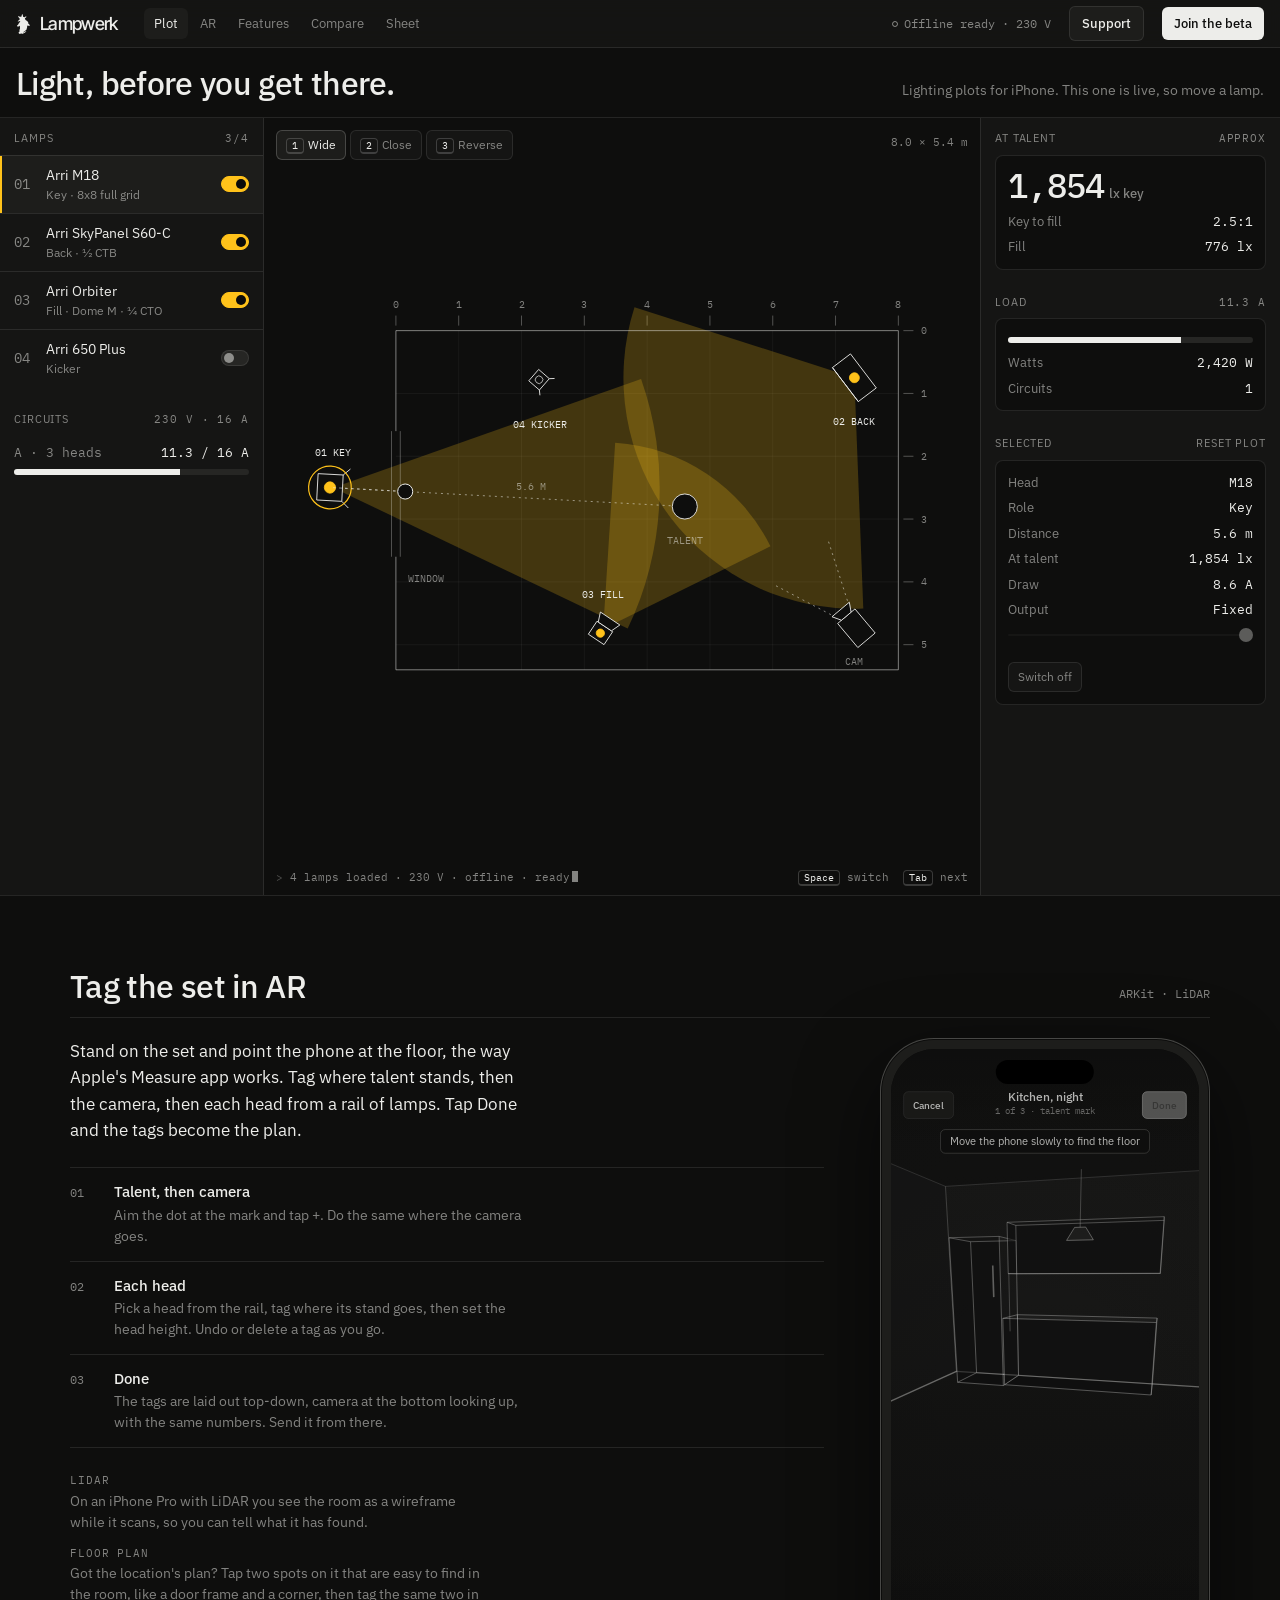
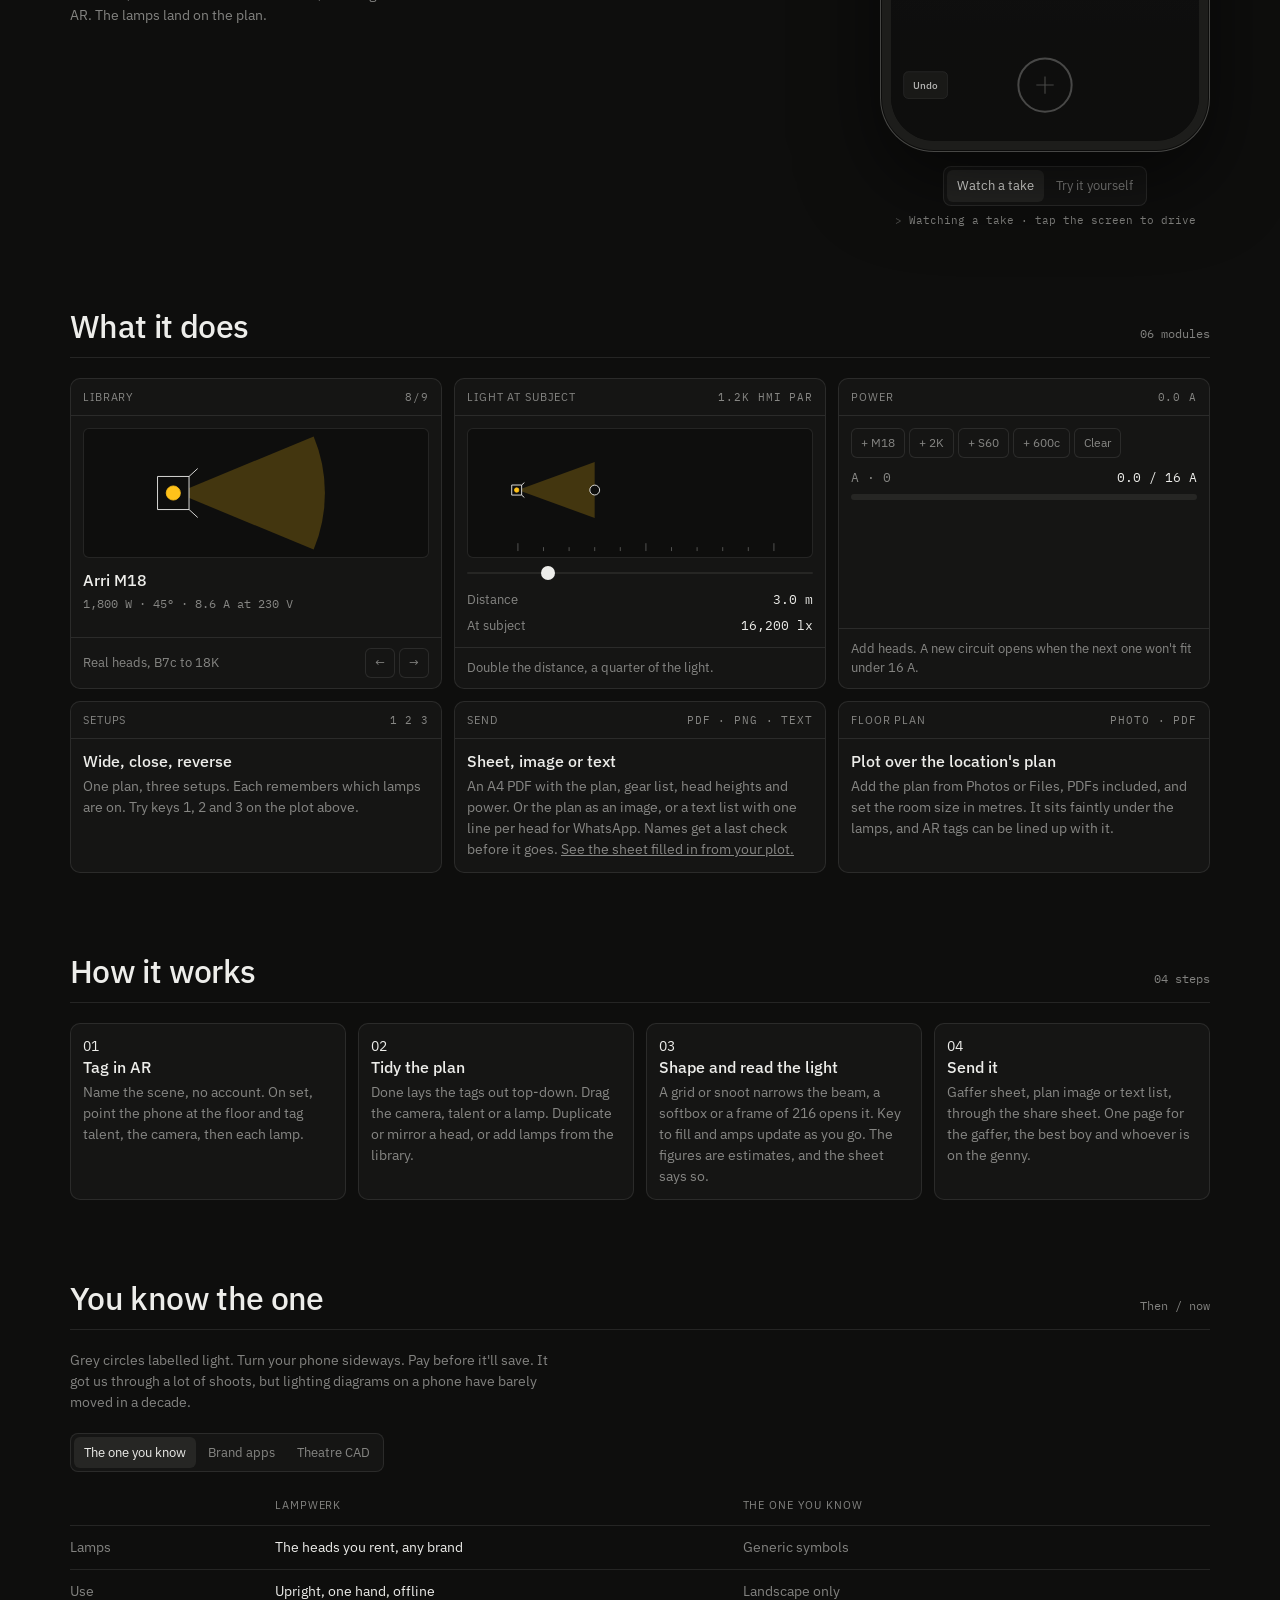
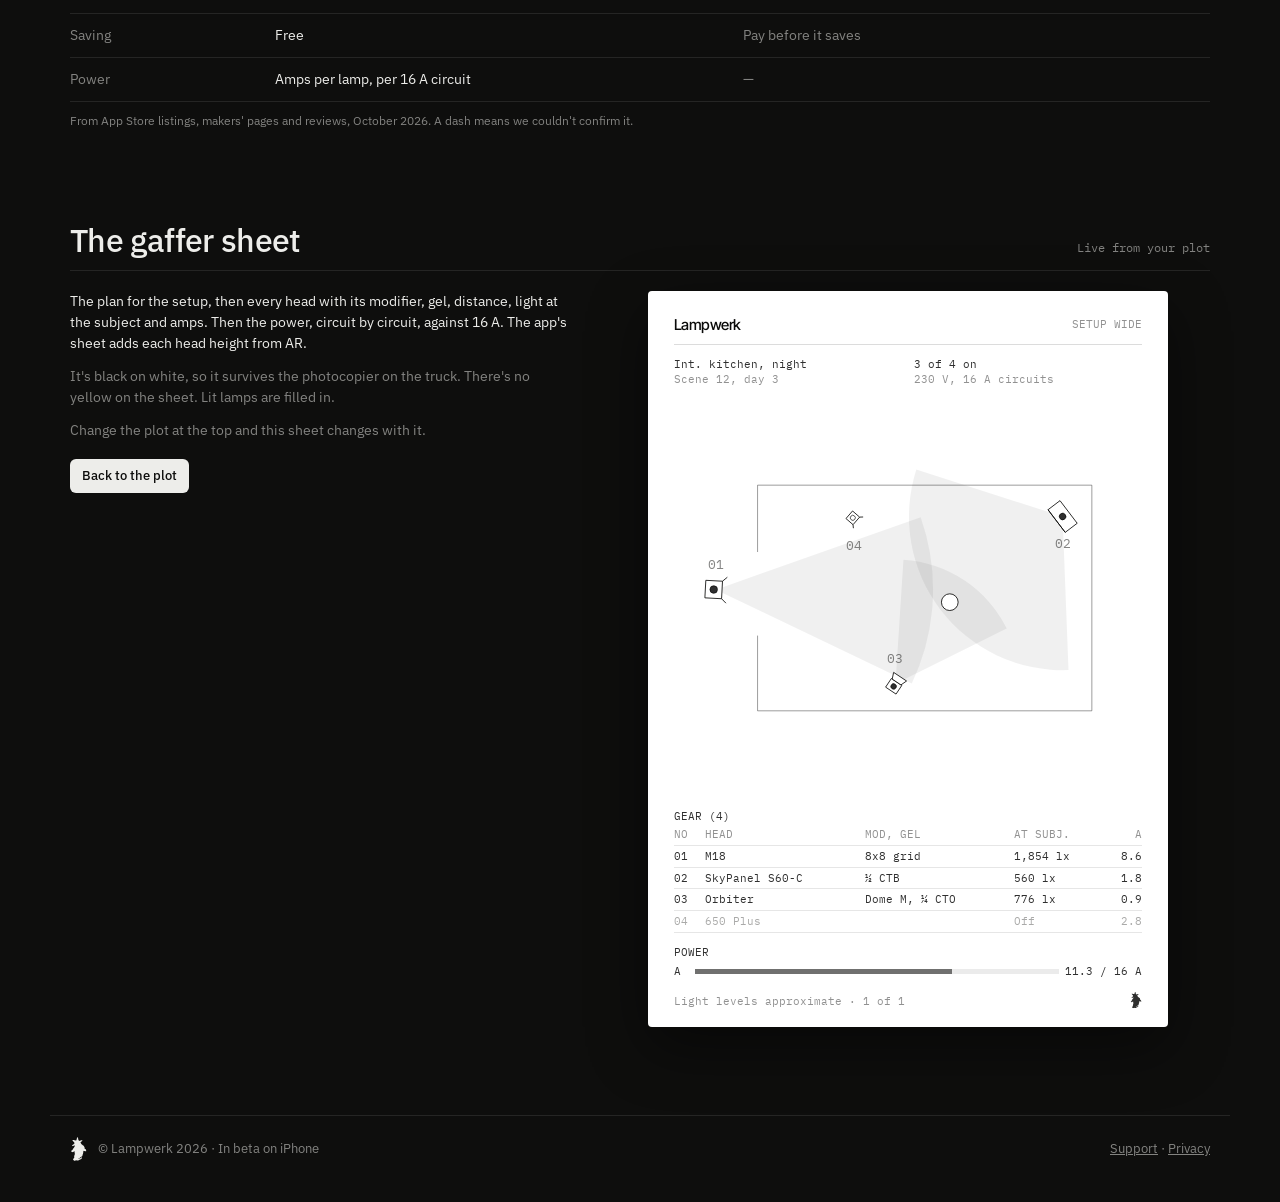
==== index.html @ 8bcdb5e0 "Lampwerk website Co-Authored-By: Claude Opus 5.5 (1M context) <noreply@anthropic.com> Claude-Session" ====
<!doctype html>
<html lang="en-GB">
<head>
<meta charset="utf-8">
<meta name="viewport" content="width=device-width,initial-scale=1,viewport-fit=cover">
<title>Lampwerk · Lighting plots for iPhone</title>
<meta name="description" content="Lighting plots for iPhone. Tag lamps on set in AR, read the light at talent, check the power, and send the gaffer a one-page sheet.">
<meta name="theme-color" content="#0E0E0D">
<meta property="og:title" content="Lampwerk">
<meta property="og:description" content="Lighting plots for iPhone.">
<link rel="icon" href="favicon.svg" type="image/svg+xml">
<link rel="apple-touch-icon" href="apple-touch-icon.png">
</head>
<body>

<link rel="preconnect" href="https://fonts.googleapis.com">
<link rel="preconnect" href="https://fonts.gstatic.com" crossorigin>
<link rel="stylesheet" href="https://fonts.googleapis.com/css2?family=IBM+Plex+Mono:wght@400;500&family=IBM+Plex+Sans:wght@400;500&family=Inter+Tight:wght@500&display=swap">
<style>
/* Lampwerk website, Console direction (picked 5 Oct 2026): the site is the tool.
   Dark panels, IBM Plex Sans for words, Plex Mono for numbers, Inter Tight only for the wordmark. The mark is elliot's shape, traced. Ink and paper only, plus one gel (Medium Yellow, Lee 010, #FFC21A) for light:
   lit lamps, beams, the selection ring and lamp switches. The mark is never in gel. The gaffer sheet is paper, so it stays white. */
:root {
  color-scheme: dark;
  --p0: #0E0E0D; --p1: #151514; --p2: #1D1D1B; --p3: #262624;
  --ln: rgba(237,237,234,.1); --ln2: rgba(237,237,234,.2);
  --t: #EDEDEA; --tm: rgba(237,237,234,.52); --tf: rgba(237,237,234,.3);
  --gel: #FFC21A; --beam: .22;
  --sans: "IBM Plex Sans", system-ui, sans-serif; --mono: "IBM Plex Mono", ui-monospace, Menlo, monospace;
  --ease: cubic-bezier(.2,.7,.2,1);
}
*, *::before, *::after { box-sizing: border-box; }
html { scroll-behavior: smooth; scroll-padding-top: 56px; }
body { margin: 0; background: var(--p0); color: var(--t); font: 400 14px/1.5 var(--sans); -webkit-font-smoothing: antialiased; }
button { font: inherit; color: inherit; background: none; border: 0; padding: 0; cursor: pointer; }
a { color: inherit; }
:focus-visible { outline: 2px solid var(--gel); outline-offset: 2px; }
.mono { font-family: var(--mono); font-variant-numeric: tabular-nums; }
.tm { color: var(--tm); }
svg * { vector-effect: non-scaling-stroke; }
.coil, .coil * { vector-effect: none; }
.coil path { fill: none; stroke: currentColor; stroke-linecap: round; stroke-linejoin: round; }
.draw use { stroke-dasharray: 1; stroke-dashoffset: 1; animation: draw 1.6s var(--ease) .1s forwards; }
@keyframes draw { to { stroke-dashoffset: 0; } }

/* top bar */
.top { position: sticky; top: 0; z-index: 20; height: 48px; display: flex; align-items: center; gap: 18px; padding: 0 16px; border-bottom: 1px solid var(--ln); background: rgba(21,21,20,.92); backdrop-filter: blur(10px); -webkit-backdrop-filter: blur(10px); }
.brand { display: flex; align-items: center; gap: 9px; text-decoration: none; }
/* the wordmark: Inter Tight 500, set tight. It is the only place Inter Tight is used */
.wm { font: 500 18px/1 "Inter Tight", var(--sans); letter-spacing: -.035em; }
.mark { display: block; flex: none; }
.mark use { fill: currentColor; }
.tabs { display: flex; gap: 2px; margin-left: 8px; }
.tabs a { padding: 6px 10px; border-radius: 6px; color: var(--tm); font-size: 13px; text-decoration: none; }
.tabs a:hover { color: var(--t); }
.tabs a.cur { background: var(--p2); color: var(--t); }
.sp { flex: 1; }
.stat { color: var(--tm); font-size: 12px; white-space: nowrap; }
.stat i { display: inline-block; width: 6px; height: 6px; border-radius: 50%; border: 1px solid var(--tm); margin-right: 6px; vertical-align: 1px; }
.btn { padding: 7px 12px; border-radius: 6px; background: var(--t); color: var(--p0); font-weight: 500; font-size: 13px; text-decoration: none; white-space: nowrap; }
.btn.ghost { background: var(--p2); color: var(--t); border: 1px solid var(--ln); }

/* strip under the bar */
.strip { display: flex; justify-content: space-between; align-items: baseline; gap: 16px; padding: 18px 16px 16px; border-bottom: 1px solid var(--ln); }
.strip h1 { margin: 0; font: 500 clamp(22px, 2.6vw, 32px)/1.1 var(--sans); letter-spacing: -.02em; }
.strip p { margin: 0; color: var(--tm); }

/* the app */
.app { display: grid; grid-template-columns: 264px minmax(0,1fr) 300px; height: calc(100vh - 48px - 74px); height: calc(100dvh - 48px - 74px); min-height: 600px; max-height: 900px; border-bottom: 1px solid var(--ln); }
.pane { background: var(--p1); overflow: auto; }
.pane.l { border-right: 1px solid var(--ln); }
.pane.r { border-left: 1px solid var(--ln); }
.ph { padding: 12px 14px 8px; font-size: 11px; letter-spacing: .08em; text-transform: uppercase; color: var(--tm); display: flex; justify-content: space-between; align-items: center; }
.ph button { text-transform: uppercase; letter-spacing: .08em; color: var(--tm); }
.ph button:hover { color: var(--t); }
.li { display: grid; grid-template-columns: 24px minmax(0,1fr) auto; gap: 8px; align-items: center; width: 100%; text-align: left; padding: 9px 14px; border-top: 1px solid var(--ln); }
.li:hover { background: var(--p2); }
.li.sel { background: var(--p2); box-shadow: inset 2px 0 0 var(--gel); }
.li small { display: block; color: var(--tm); font-size: 12px; }
.tog { width: 28px; height: 16px; border-radius: 8px; background: var(--p3); border: 1px solid var(--ln); position: relative; transition: background .2s, border-color .2s; flex: none; }
.tog::after { content: ""; position: absolute; top: 2px; left: 2px; width: 10px; height: 10px; border-radius: 50%; background: var(--tm); transition: transform .2s var(--ease), background .2s; }
.on > .tog, .tog.on { background: var(--gel); border-color: var(--gel); }
.on > .tog::after, .tog.on::after { transform: translateX(12px); background: #0B0B0A; }
.canvas { position: relative; background: var(--p0); overflow: hidden; touch-action: none; }
.canvas svg { width: 100%; height: 100%; display: block; user-select: none; -webkit-user-select: none; }
.canvas text { font-family: var(--mono); fill: var(--tm); }
.grid { stroke: rgba(237,237,234,.05); }
.tick { stroke: var(--tf); }
.wall { fill: none; stroke: rgba(237,237,234,.5); }
.ink { fill: var(--p0); stroke: rgba(237,237,234,.9); }
.lamp { cursor: grab; }
.lamp .body { fill: var(--p0); stroke: rgba(237,237,234,.9); }
.lamp .dot { fill: var(--p0); stroke: rgba(237,237,234,.9); transition: fill .25s, stroke .25s; }
.lamp.on .dot { fill: var(--gel); stroke: var(--gel); }
.lamp .ring { fill: none; stroke: var(--gel); opacity: 0; transition: opacity .2s; }
.lamp.sel .ring { opacity: 1; }
.lamp .lbl { fill: var(--t); }
.beam { fill: var(--gel); fill-opacity: var(--beam); transition: fill-opacity .45s var(--ease); }
.beam.off { fill-opacity: 0; }
.beam.strike { animation: strike .55s linear; }
@keyframes strike { 0% { fill-opacity: 0 } 12% { fill-opacity: .4 } 24% { fill-opacity: .02 } 40% { fill-opacity: var(--beam) } 50% { fill-opacity: .04 } 100% { fill-opacity: var(--beam) } }
.measure { stroke: var(--tm); stroke-dasharray: 2 4; }
.handle-line { stroke: var(--tm); stroke-dasharray: 3 3; }
.handle { fill: var(--p0); stroke: var(--t); cursor: crosshair; }
#xh line { stroke: rgba(237,237,234,.12); }
#xh, .measure, .handle-line, .canvas text { pointer-events: none; }
.dragging, .dragging .lamp { cursor: grabbing; }
.ovl { position: absolute; left: 12px; top: 12px; display: flex; gap: 4px; flex-wrap: wrap; }
.chip { padding: 5px 9px; border-radius: 6px; background: var(--p1); border: 1px solid var(--ln); color: var(--tm); font-size: 12px; }
.chip[aria-pressed="true"] { color: var(--t); border-color: var(--ln2); background: var(--p2); }
.chip kbd { margin-right: 4px; }
.coord { position: absolute; right: 12px; top: 16px; color: var(--tm); font-size: 11px; }
.log { position: absolute; left: 12px; right: 12px; bottom: 10px; display: flex; justify-content: space-between; gap: 16px; color: var(--tm); font-size: 11px; }
.log .line { white-space: nowrap; overflow: hidden; text-overflow: ellipsis; }
.log .line::before { content: "> "; color: var(--tf); }
.caret { display: inline-block; width: 6px; height: 11px; background: var(--tm); vertical-align: -1px; margin-left: 2px; animation: blink 1.1s steps(1) infinite; }
@keyframes blink { 50% { opacity: 0; } }
kbd { font: 400 10px var(--mono); border: 1px solid var(--ln2); border-bottom-width: 2px; border-radius: 4px; padding: 0 5px; color: var(--t); }
.card { margin: 0 14px 12px; padding: 12px; border: 1px solid var(--ln); border-radius: 8px; background: var(--p0); }
.bign { font: 500 34px/1 var(--mono); letter-spacing: -.02em; font-variant-numeric: tabular-nums; }
.bign small { font-size: 13px; color: var(--tm); margin-left: 4px; letter-spacing: 0; font-family: var(--sans); }
.kv { display: grid; grid-template-columns: 1fr auto; gap: 6px 10px; font-size: 13px; }
.kv > span:nth-child(odd) { color: var(--tm); }
.kv > span:nth-child(even) { font-family: var(--mono); font-variant-numeric: tabular-nums; text-align: right; }
.meter { height: 6px; border-radius: 3px; background: var(--p3); overflow: hidden; margin-top: 6px; }
.meter i { display: block; height: 100%; width: 0; background: var(--t); transition: width .5s var(--ease); }
.meter.hot i { background: repeating-linear-gradient(90deg, var(--t) 0 3px, transparent 3px 5px); }
input[type=range] { -webkit-appearance: none; appearance: none; width: 100%; background: none; height: 22px; margin: 4px 0 0; }
input[type=range]::-webkit-slider-runnable-track { height: 2px; background: var(--p3); border-radius: 1px; }
input[type=range]::-moz-range-track { height: 2px; background: var(--p3); }
input[type=range]::-webkit-slider-thumb { -webkit-appearance: none; width: 14px; height: 14px; border-radius: 50%; background: var(--t); margin-top: -6px; }
input[type=range]::-moz-range-thumb { width: 14px; height: 14px; border: 0; border-radius: 50%; background: var(--t); }
input[type=range]:disabled { opacity: .35; }
.acts { display: flex; gap: 6px; margin-top: 10px; flex-wrap: wrap; }

/* sections below the app */
.sec { max-width: 1180px; margin: 0 auto; padding: 72px 20px 8px; }
.sh { display: flex; justify-content: space-between; align-items: baseline; gap: 16px; border-bottom: 1px solid var(--ln); padding-bottom: 12px; margin-bottom: 20px; }
.sh h2 { margin: 0; font: 500 clamp(24px, 2.6vw, 32px)/1.15 var(--sans); letter-spacing: -.02em; }
.sh .tag { font: 400 12px var(--mono); color: var(--tm); }
.grid3 { display: grid; grid-template-columns: repeat(3, minmax(0,1fr)); gap: 12px; }
.panel { background: var(--p1); border: 1px solid var(--ln); border-radius: 10px; overflow: hidden; display: flex; flex-direction: column; min-width: 0; }
.panel .hd { display: flex; justify-content: space-between; padding: 10px 12px; border-bottom: 1px solid var(--ln); font-size: 11px; letter-spacing: .08em; text-transform: uppercase; color: var(--tm); }
.panel .bd { padding: 12px; flex: 1; }
.panel .ft { padding: 10px 12px; border-top: 1px solid var(--ln); color: var(--tm); font-size: 13px; }
.panel h3 { margin: 0 0 4px; font: 500 16px/1.3 var(--sans); }
.panel p { margin: 0; color: var(--tm); }
.mini { height: 130px; background: var(--p0); border: 1px solid var(--ln); border-radius: 6px; }
.mini svg { width: 100%; height: 100%; display: block; }
.mini text { font-family: var(--mono); fill: var(--tm); }
.steps { display: grid; grid-template-columns: repeat(4, minmax(0,1fr)); gap: 12px; }
.step .n { font: 500 12px var(--mono); color: var(--tm); }
.cmp { width: 100%; border-collapse: collapse; font-size: 14px; }
.cmp th, .cmp td { text-align: left; padding: 11px 10px 11px 0; border-bottom: 1px solid var(--ln); vertical-align: top; }
.cmp th { color: var(--tm); font-weight: 400; font-size: 11px; letter-spacing: .08em; text-transform: uppercase; }
.cmp td:first-child { color: var(--tm); width: 18%; }
.cmp td:nth-child(2) { width: 41%; }
.cmp .them { color: var(--tm); transition: opacity .25s; }
.cmp.swap .them { opacity: 0; }
.segs { display: inline-flex; gap: 2px; padding: 3px; background: var(--p1); border: 1px solid var(--ln); border-radius: 8px; margin-bottom: 14px; flex-wrap: wrap; }
.segs button { padding: 6px 10px; border-radius: 6px; color: var(--tm); font-size: 13px; }
.segs button[aria-pressed="true"] { background: var(--p3); color: var(--t); }
.sheetrow { display: grid; grid-template-columns: minmax(0,1fr) minmax(0,1.2fr); gap: 32px; align-items: start; }
.sheetrow p { color: var(--tm); margin: 0 0 12px; }
.paper { background: #fff; color: rgba(11,11,10,.85); border-radius: 4px; aspect-ratio: 210 / 297; padding: 26px 26px 18px; display: flex; flex-direction: column; gap: 12px; font: 400 11px/1.35 var(--mono); box-shadow: 0 20px 60px rgba(0,0,0,.45); max-width: 520px; width: 100%; justify-self: center; overflow: hidden; }
.paper .m { color: rgba(11,11,10,.45); }
.paper hr { border: 0; height: 1px; background: rgba(11,11,10,.14); margin: 0; }
.paper table { width: 100%; border-collapse: collapse; font: inherit; color: inherit; }
.paper th, .paper td { text-align: left; font-weight: 400; padding: 3px 6px 3px 0; border-bottom: 1px solid rgba(11,11,10,.1); white-space: nowrap; }
.paper th { color: rgba(11,11,10,.45); text-transform: uppercase; }
.paper td:last-child, .paper th:last-child { text-align: right; padding-right: 0; }
.paper tr.off td { color: rgba(11,11,10,.35); }
.paper .pc { display: grid; grid-template-columns: 1.4em minmax(0,1fr) 7em; gap: 6px; align-items: center; margin-top: 4px; }
.paper .pc > :last-child { text-align: right; }
.paper .pb { height: 5px; background: rgba(11,11,10,.08); } .paper .pb i { display: block; height: 100%; background: rgba(11,11,10,.55); transition: width .5s var(--ease); }
.paper .plan { flex: 1 1 auto; min-height: 0; }
.paper .plan svg { width: 100%; height: 100%; display: block; }
.paper .plan text { font-family: var(--mono); fill: rgba(11,11,10,.5); }
.paper .rv { opacity: 0; transform: translateY(6px); transition: opacity .5s var(--ease), transform .5s var(--ease); }
.paper.in .rv { opacity: 1; transform: none; }
.foot { max-width: 1180px; margin: 80px auto 0; padding: 20px 20px 40px; border-top: 1px solid var(--ln); display: flex; justify-content: space-between; align-items: center; gap: 16px; color: var(--tm); font-size: 13px; flex-wrap: wrap; }
.foot a { color: var(--tm); }

/* AR demo */
.arrow { display: grid; grid-template-columns: minmax(0,1fr) auto; gap: 56px; align-items: start; }
.artext .lead { font-size: 17px; line-height: 1.55; margin: 0 0 24px; max-width: 46ch; }
.arsteps { list-style: none; margin: 0 0 24px; padding: 0; border-top: 1px solid var(--ln); }
.arsteps li { display: grid; grid-template-columns: 36px minmax(0,1fr); gap: 8px; padding: 14px 0; border-bottom: 1px solid var(--ln); }
.arsteps .n { font-size: 12px; color: var(--tm); padding-top: 2px; }
.arsteps h3 { margin: 0 0 2px; font: 500 15px/1.35 var(--sans); }
.arsteps p, .arnotes p { margin: 0; color: var(--tm); max-width: 52ch; }
.arnotes { display: grid; gap: 12px; }
.arnotes p span { display: block; font-size: 11px; letter-spacing: .08em; text-transform: uppercase; margin-bottom: 2px; }
.arside { display: flex; flex-direction: column; align-items: center; gap: 14px; position: sticky; top: 72px; }
.phone { position: relative; width: min(330px, calc((100svh - 150px) * 390 / 844)); min-width: 280px; aspect-ratio: 390 / 844; padding: 10px; border-radius: 54px; background: #1D1D1B; border: 1px solid var(--ln2); box-shadow: 0 30px 80px rgba(0,0,0,.55), inset 0 0 0 1px rgba(0,0,0,.6); }
.phone::after { content: ""; position: absolute; top: 21px; left: 50%; width: 30%; height: 24px; border-radius: 12px; background: #000; transform: translateX(-50%); pointer-events: none; }
.phone canvas { display: block; width: 100%; height: 100%; border-radius: 44px; background: #0B0B0A; touch-action: pan-y; cursor: grab; outline-offset: 4px; }
.phone canvas.live { touch-action: none; }
.phone canvas:active { cursor: grabbing; }
.arctl { display: flex; flex-direction: column; align-items: center; gap: 6px; width: 100%; max-width: 360px; }
.arctl .segs { margin: 0; }
.arlog { margin: 0; font-size: 11px; text-align: center; min-height: 1.5em; }
.arlog span::before { content: "> "; color: var(--tf); }
@media (max-width: 900px) {
  .arrow { grid-template-columns: 1fr; gap: 28px; }
  .arside { position: static; order: -1; }
}
@media (max-width: 560px) {
  .phone { width: 100%; min-width: 0; aspect-ratio: auto; height: 600px; height: min(152vw, 76vh); height: min(152vw, 76svh); padding: 0; border-radius: 14px; background: none; box-shadow: none; border: 1px solid var(--ln); }
  .phone::after { display: none; }
  .phone canvas { border-radius: 13px; }
}

@media (max-width: 1000px) {
  .app { grid-template-columns: 1fr; height: auto; min-height: 0; }
  .canvas { height: min(68vh, 560px); height: min(68svh, 560px); order: -1; }
}
@media (max-width: 560px) { .canvas { height: min(54vh, 420px); height: min(54svh, 420px); }
  .pane.l, .pane.r { border: 0; border-top: 1px solid var(--ln); overflow: visible; }
  .tabs, .stat { display: none; }
  .grid3 { grid-template-columns: 1fr; }
  .steps { grid-template-columns: 1fr 1fr; }
  .sheetrow { grid-template-columns: 1fr; }
  .kbdhint { display: none; }
}
@media (max-width: 560px) {
  .strip { flex-direction: column; gap: 4px; }
  .steps { grid-template-columns: 1fr; }
  .sec { padding-top: 56px; }
  .paper { padding: 16px; gap: 8px; font-size: 10px; }
  .cmp td:first-child { width: 22%; }
  .top .btn.ghost { display: none; }
}
@media (prefers-reduced-motion: reduce) { *, *::before, *::after { animation: none !important; transition: none !important; } html { scroll-behavior: auto; } .paper .rv { opacity: 1; transform: none; } .draw use { stroke-dashoffset: 0; } }
</style>

<svg width="0" height="0" style="position:absolute" aria-hidden="true">
<symbol id="mark" viewBox="0 0 648 960"><path fill-rule="evenodd" d="M157.9 913.0C147.8 910.0 135.2 900.2 128.6 890.4C126.3 886.9 122.3 882.4 119.7 880.5C113.3 875.6 111.5 872.0 111.6 864.0C111.6 858.9 112.3 856.2 114.5 851.7C118.3 844.1 126.7 834.1 135.3 827.1C142.2 821.4 146.3 816.3 153.7 804.3C159.5 794.8 159.7 793.2 156.4 786.3C153.7 780.7 153.6 779.9 153.2 761.5L152.9 742.5L156.1 736.5C158.6 731.9 159.5 728.3 160.6 720.0C161.7 711.7 162.7 708.0 165.5 702.5C167.4 698.6 170.1 692.4 171.4 688.5C172.8 684.6 174.6 679.5 175.5 677.0C176.9 673.3 177.1 669.5 176.8 655.0C176.4 638.5 176.2 637.1 173.5 630.5C170.7 623.6 170.6 623.2 170.0 597.0C169.6 577.5 169.1 569.8 168.1 568.0C164.8 561.9 160.7 559.5 155.8 560.5C152.9 561.2 136.1 573.1 128.7 579.7C120.4 587.1 113.5 590.6 102.0 593.5C80.4 598.9 69.6 595.5 55.7 579.2C49.4 571.8 46.0 565.1 46.0 560.1C46.0 557.6 47.4 553.5 50.0 548.2C55.5 537.3 63.1 530.2 72.1 527.5C77.8 525.8 79.4 524.8 86.3 517.7C94.6 509.3 99.5 501.1 102.5 490.4C104.2 484.7 112.7 468.0 119.4 457.6C123.2 451.6 132.3 440.8 143.0 429.5C150.9 421.1 157.7 410.6 161.5 401.1C162.7 398.0 166.1 391.8 169.1 387.3C181.1 369.0 183.3 364.9 183.8 359.8C184.2 355.7 183.9 354.5 181.9 352.4C179.0 349.3 173.5 347.8 169.0 348.9C148.3 354.0 136.5 358.2 127.3 363.6C124.9 364.9 120.4 366.5 117.3 367.1C114.1 367.7 107.3 369.5 102.2 371.1C97.1 372.7 91.4 374.0 89.5 374.0C84.9 374.0 79.4 371.7 78.1 369.2C76.4 366.0 76.8 359.0 79.0 354.2C82.1 347.4 103.3 328.2 121.6 315.5C139.9 302.9 156.1 289.7 158.7 285.3C161.7 280.1 162.1 274.4 160.4 256.0C159.4 245.6 159.0 244.0 155.9 239.0C154.0 236.0 151.7 231.9 150.7 229.9C149.7 227.9 136.8 214.1 122.0 199.1C100.1 177.0 94.6 170.8 92.1 165.8C88.4 158.5 88.2 154.5 91.3 149.9C94.6 145.0 99.2 143.8 113.0 144.2C122.6 144.5 125.5 145.0 130.5 147.2C133.8 148.6 138.5 150.0 141.0 150.4C143.5 150.7 148.9 152.1 153.0 153.5C157.1 154.8 163.7 156.6 167.5 157.4C171.3 158.2 177.2 159.6 180.5 160.4C183.8 161.2 191.7 162.6 198.0 163.5C219.8 166.5 229.9 162.1 238.0 146.1C241.3 139.5 245.1 125.2 247.4 111.0C248.2 105.8 250.0 98.8 251.3 95.5C252.7 92.2 254.3 86.6 255.0 83.0C255.7 79.2 258.3 72.2 261.3 66.1C267.4 53.9 271.3 50.1 278.5 49.3C282.9 48.8 283.3 48.9 287.5 53.3C292.1 58.2 296.0 67.8 296.0 74.4C296.0 78.9 299.8 99.2 301.6 104.3C302.4 106.6 303.5 113.4 304.0 119.3C304.8 128.6 305.3 130.8 308.0 135.5C310.4 139.7 311.3 142.8 311.9 148.9C313.1 160.3 314.7 162.6 325.6 168.0C330.5 170.5 338.2 174.7 342.6 177.5C349.9 182.1 351.0 182.5 356.5 182.4C363.2 182.3 374.8 178.2 389.9 170.5C408.5 160.9 425.3 156.1 439.7 156.0C452.8 156.0 459.1 162.2 454.6 170.8C451.5 176.7 418.5 207.1 406.8 214.9C399.0 220.1 391.5 227.4 390.0 231.6C388.3 236.0 388.9 242.2 391.9 250.5C402.7 281.1 419.4 305.1 436.0 313.9C440.0 316.1 446.3 321.0 452.5 326.9C465.2 339.1 474.5 346.1 489.0 354.5C502.6 362.4 504.1 363.7 513.4 375.8C524.9 391.0 526.0 392.7 530.0 401.9C537.0 417.9 539.2 428.3 540.0 447.6C540.5 461.9 541.0 465.2 542.6 468.0C545.5 473.0 548.8 474.9 556.9 476.0C566.0 477.3 572.7 480.7 578.4 487.1C584.1 493.4 586.6 500.4 590.9 521.9C591.5 524.9 593.7 530.0 595.8 533.4C598.9 538.6 599.5 540.5 599.8 546.7C600.0 550.6 599.7 555.4 599.0 557.4C596.7 564.3 586.9 570.0 579.5 568.6C576.0 567.9 571.0 564.8 562.4 558.0C557.0 553.8 556.3 553.5 549.5 553.2C543.2 552.8 541.4 553.2 535.2 555.9C523.1 561.2 512.7 559.8 499.8 551.0C495.8 548.2 491.7 546.0 490.8 546.0C487.5 546.0 486.7 549.6 488.0 557.9C488.8 563.0 489.1 574.9 488.8 594.5C488.4 627.0 489.1 622.7 478.7 652.6C476.2 659.8 473.7 668.9 473.2 672.9C472.5 677.5 471.0 682.4 468.7 686.8C466.9 690.5 463.8 697.2 462.0 701.7L458.7 709.9L460.3 716.0C461.2 719.3 462.0 722.9 462.0 724.1C462.0 729.5 454.9 739.0 446.6 744.5C436.2 751.5 427.6 757.9 423.6 761.8C419.2 766.0 415.9 768.0 409.5 770.0C403.5 771.9 388.0 781.4 384.0 785.5C382.1 787.6 376.7 792.4 372.0 796.3C367.3 800.2 359.9 806.8 355.5 811.1C348.6 817.7 346.6 819.1 341.5 820.5C326.9 824.5 315.9 830.3 309.3 837.3C302.2 844.8 301.1 850.0 306.2 851.9C310.9 853.6 325.3 846.8 335.2 838.1C342.0 832.1 353.4 827.4 378.7 820.0C387.2 817.6 400.1 809.3 422.4 792.1C427.1 788.4 429.1 787.6 433.4 787.2C437.9 786.8 439.0 787.1 441.7 789.4C447.5 794.3 448.2 801.7 443.8 810.5C441.6 814.6 423.2 833.3 410.0 844.7C401.8 851.8 389.4 859.5 379.8 863.6C376.5 865.0 370.5 868.3 366.6 871.0C362.7 873.6 357.5 876.8 355.0 878.0C352.5 879.2 348.0 881.7 345.0 883.5C342.0 885.4 336.8 887.4 333.5 888.0C330.2 888.7 325.0 890.5 322.0 892.1C309.9 898.4 298.8 902.4 285.0 905.7C264.2 910.6 258.5 909.9 247.4 901.5C242.1 897.4 236.1 895.6 231.1 896.5C229.1 896.9 223.4 899.0 218.5 901.2C213.6 903.4 203.7 906.7 196.5 908.6C189.3 910.4 181.9 912.4 180.0 912.9C176.0 914.2 161.8 914.2 157.9 913.0Z"/></symbol>
</svg>

<header class="top">
  <a class="brand" href="#plot" aria-label="Lampwerk"><svg class="mark" style="height:22px;width:14.8px;color:var(--t)" viewBox="0 0 648 960" aria-hidden="true"><use href="#mark"/></svg><span class="wm">Lampwerk</span></a>
  <nav class="tabs" id="tabs"><a href="#plot" class="cur">Plot</a><a href="#ar">AR</a><a href="#features">Features</a><a href="#compare">Compare</a><a href="#sheet">Sheet</a></nav>
  <span class="sp"></span>
  <span class="stat mono"><i></i>Offline ready · 230 V</span>
  <a class="btn ghost" href="support/">Support</a>
  <a class="btn" href="mailto:hello@eltio.studio?subject=Lampwerk%20beta">Join the beta</a>
</header>

<div class="strip" id="plot">
  <h1>Light, before you get there.</h1>
  <p>Lighting plots for iPhone. This one is live, so move a lamp.</p>
</div>

<div class="app">
  <aside class="pane l">
    <div class="ph"><span>Lamps</span><span class="mono" id="count">3/4</span></div>
    <div id="list"></div>
    <div class="ph" style="margin-top:12px"><span>Circuits</span><span class="mono">230 V · 16 A</span></div>
    <div id="circ" style="padding:0 14px 14px"></div>
  </aside>
  <div class="canvas" id="canvas">
    <svg id="plan" role="application" aria-label="A live lighting plot of a kitchen at night. Drag a lamp to move it, drag the handle beside a selected lamp to aim it, click a lamp to switch it. Keys 1, 2 and 3 change the setup and Space switches the selected lamp."></svg>
    <div class="ovl" id="setups" role="group" aria-label="Setup"></div>
    <div class="coord mono" id="coord">8.0 × 5.4 m</div>
    <div class="log mono"><span class="line" id="log"></span><span class="kbdhint"><kbd>Space</kbd> switch &nbsp;<kbd>Tab</kbd> next</span></div>
  </div>
  <aside class="pane r">
    <div class="ph"><span>At talent</span><span class="mono">approx</span></div>
    <div class="card"><div class="bign"><span id="key">0</span><small>lx key</small></div><div class="kv" style="margin-top:10px"><span>Key to fill</span><span id="ratio">—</span><span>Fill</span><span id="fill">0 lx</span></div></div>
    <div class="ph"><span>Load</span><span class="mono" id="load">0.0 A</span></div>
    <div class="card"><div class="meter" id="meter"><i></i></div><div class="kv" style="margin-top:10px"><span>Watts</span><span id="watts">0 W</span><span>Circuits</span><span id="nc">1</span></div></div>
    <div class="ph"><span>Selected</span><button type="button" id="reset">Reset plot</button></div>
    <div class="card" id="insp"></div>
  </aside>
</div>

<section class="sec" id="ar">
  <div class="sh"><h2>Tag the set in AR</h2><span class="tag">ARKit · LiDAR</span></div>
  <div class="arrow">
    <div class="artext">
      <p class="lead">Stand on the set and point the phone at the floor, the way Apple's Measure app works. Tag where talent stands, then the camera, then each head from a rail of lamps. Tap Done and the tags become the plan.</p>
      <ol class="arsteps">
        <li><span class="n mono">01</span><div><h3>Talent, then camera</h3><p>Aim the dot at the mark and tap +. Do the same where the camera goes.</p></div></li>
        <li><span class="n mono">02</span><div><h3>Each head</h3><p>Pick a head from the rail, tag where its stand goes, then set the head height. Undo or delete a tag as you go.</p></div></li>
        <li><span class="n mono">03</span><div><h3>Done</h3><p>The tags are laid out top-down, camera at the bottom looking up, with the same numbers. Send it from there.</p></div></li>
      </ol>
      <div class="arnotes">
        <p><span class="mono tm">LiDAR</span>On an iPhone Pro with LiDAR you see the room as a wireframe while it scans, so you can tell what it has found.</p>
        <p><span class="mono tm">Floor plan</span>Got the location's plan? Tap two spots on it that are easy to find in the room, like a door frame and a corner, then tag the same two in AR. The lamps land on the plan.</p>
      </div>
    </div>
    <div class="arside">
      <div class="phone" id="ar-phone"><canvas id="ar-cv" tabindex="0" role="application" aria-label="A mock AR session in a kitchen set. Drag to look around, tap the floor or the plus button to tag talent, the camera and lamps, then tap Done to see the plan. Arrow keys look, Enter tags, D for Done."></canvas></div>
      <div class="arctl">
        <div class="segs" role="group" aria-label="Demo"><button type="button" id="ar-watch" aria-pressed="true">Watch a take</button><button type="button" id="ar-fresh" aria-pressed="false">Try it yourself</button></div>
        <p class="mono tm arlog"><span id="ar-log" aria-live="polite"></span></p>
      </div>
    </div>
  </div>
</section>

<section class="sec" id="features">
  <div class="sh"><h2>What it does</h2><span class="tag">06 modules</span></div>
  <div class="grid3">
    <div class="panel"><div class="hd"><span>Library</span><span class="mono" id="lib-i">1/9</span></div>
      <div class="bd"><div class="mini"><svg id="lib" viewBox="0 0 300 130" aria-hidden="true"></svg></div><h3 style="margin-top:12px" id="lib-name">—</h3><p class="mono" id="lib-spec" style="font-size:12px">—</p></div>
      <div class="ft" style="display:flex;justify-content:space-between;align-items:center"><span>Real heads, B7c to 18K</span><span style="display:flex;gap:4px"><button class="chip" id="lib-prev" type="button" aria-label="Previous lamp">←</button><button class="chip" id="lib-next" type="button" aria-label="Next lamp">→</button></span></div></div>
    <div class="panel"><div class="hd"><span>Light at subject</span><span class="mono">1.2K HMI par</span></div>
      <div class="bd"><div class="mini"><svg id="isq" viewBox="0 0 300 130" aria-hidden="true"></svg></div><input type="range" id="isq-d" min="1" max="10" step=".1" value="3" aria-label="Distance to subject in metres">
        <div class="kv"><span>Distance</span><span><span id="isq-dt">3.0</span> m</span><span>At subject</span><span><span id="isq-lx">0</span> lx</span></div></div>
      <div class="ft">Double the distance, a quarter of the light.</div></div>
    <div class="panel"><div class="hd"><span>Power</span><span class="mono" id="pw-tot">0.0 A</span></div>
      <div class="bd"><div style="display:flex;gap:4px;flex-wrap:wrap" id="pw-add"></div><div id="pw-circ" style="margin-top:10px"></div></div>
      <div class="ft" id="pw-note">Add heads. A new circuit opens when the next one won't fit under 16 A.</div></div>
    <div class="panel"><div class="hd"><span>Setups</span><span class="mono">1 2 3</span></div>
      <div class="bd"><h3>Wide, close, reverse</h3><p>One plan, three setups. Each remembers which lamps are on. Try keys 1, 2 and 3 on the plot above.</p></div></div>
    <div class="panel"><div class="hd"><span>Send</span><span class="mono">PDF · PNG · text</span></div>
      <div class="bd"><h3>Sheet, image or text</h3><p>An A4 PDF with the plan, gear list, head heights and power. Or the plan as an image, or a text list with one line per head for WhatsApp. Names get a last check before it goes. <a href="#sheet">See the sheet filled in from your plot.</a></p></div></div>
    <div class="panel"><div class="hd"><span>Floor plan</span><span class="mono">Photo · PDF</span></div>
      <div class="bd"><h3>Plot over the location's plan</h3><p>Add the plan from Photos or Files, PDFs included, and set the room size in metres. It sits faintly under the lamps, and AR tags can be lined up with it.</p></div></div>
  </div>
</section>

<section class="sec" id="how">
  <div class="sh"><h2>How it works</h2><span class="tag">04 steps</span></div>
  <div class="steps">
    <div class="panel"><div class="bd"><span class="n">01</span><h3>Tag in AR</h3><p>Name the scene, no account. On set, point the phone at the floor and tag talent, the camera, then each lamp.</p></div></div>
    <div class="panel"><div class="bd"><span class="n">02</span><h3>Tidy the plan</h3><p>Done lays the tags out top-down. Drag the camera, talent or a lamp. Duplicate or mirror a head, or add lamps from the library.</p></div></div>
    <div class="panel"><div class="bd"><span class="n">03</span><h3>Shape and read the light</h3><p>A grid or snoot narrows the beam, a softbox or a frame of 216 opens it. Key to fill and amps update as you go. The figures are estimates, and the sheet says so.</p></div></div>
    <div class="panel"><div class="bd"><span class="n">04</span><h3>Send it</h3><p>Gaffer sheet, plan image or text list, through the share sheet. One page for the gaffer, the best boy and whoever is on the genny.</p></div></div>
  </div>
</section>

<section class="sec" id="compare">
  <div class="sh"><h2>You know the one</h2><span class="tag">Then / now</span></div>
  <p class="tm" style="max-width:60ch;margin:0 0 20px">Grey circles labelled light. Turn your phone sideways. Pay before it'll save. It got us through a lot of shoots, but lighting diagrams on a phone have barely moved in a decade.</p>
  <div class="segs" id="vs-tabs" role="group" aria-label="Compare with"></div>
  <table class="cmp" id="vs"></table>
  <p class="tm" style="font-size:12px;margin-top:10px">From App Store listings, makers' pages and reviews, October 2026. A dash means we couldn't confirm it.</p>
</section>

<section class="sec" id="sheet">
  <div class="sh"><h2>The gaffer sheet</h2><span class="tag">Live from your plot</span></div>
  <div class="sheetrow">
    <div>
      <p style="color:var(--t)">The plan for the setup, then every head with its modifier, gel, distance, light at the subject and amps. Then the power, circuit by circuit, against 16 A. The app's sheet adds each head height from AR.</p>
      <p>It's black on white, so it survives the photocopier on the truck. There's no yellow on the sheet. Lit lamps are filled in.</p>
      <p>Change the plot at the top and this sheet changes with it.</p>
      <a class="btn" href="#plot" style="display:inline-block;margin-top:6px">Back to the plot</a>
    </div>
    <div class="paper" id="paper">
      <div class="rv" style="display:flex;justify-content:space-between;align-items:center"><span class="wm" style="font-size:15px;color:#0B0B0A">Lampwerk</span><span class="m" id="sh-shot">SETUP WIDE</span></div>
      <hr class="rv">
      <div class="rv" style="display:grid;grid-template-columns:1fr 1fr;gap:0 12px"><span>Int. kitchen, night<br><span class="m">Scene 12, day 3</span></span><span><span id="sh-on">3 of 4 on</span><br><span class="m">230 V, 16 A circuits</span></span></div>
      <div class="plan rv"><svg id="sh-plan" aria-hidden="true"></svg></div>
      <div class="rv"><span id="sh-gh">GEAR (4)</span><table><thead><tr><th>No</th><th>Head</th><th>Mod, gel</th><th>At subj.</th><th>A</th></tr></thead><tbody id="sh-gear"></tbody></table></div>
      <div class="rv"><span>POWER</span><div id="sh-power"></div></div>
      <div class="rv m" style="display:flex;justify-content:space-between;align-items:flex-end;margin-top:auto"><span>Light levels approximate · 1 of 1</span><svg class="mark" style="height:18px;width:12.2px;color:rgba(11,11,10,.85)" viewBox="0 0 648 960" aria-hidden="true"><use href="#mark"/></svg></div>
    </div>
  </div>
</section>

<footer class="foot">
  <span style="display:flex;align-items:center;gap:10px"><svg class="mark" style="height:26px;width:17.6px;color:var(--t)" viewBox="0 0 648 960" aria-hidden="true"><use href="#mark"/></svg>© Lampwerk 2026 · In beta on iPhone</span>
  <span><a href="support/">Support</a> · <a href="privacy/">Privacy</a></span>
</footer>

<script>
(function(){
"use strict";
var NS="http://www.w3.org/2000/svg",RM=matchMedia("(prefers-reduced-motion: reduce)").matches;
function $(s){return document.querySelector(s)}
function el(n,a,p){var e=document.createElementNS(NS,n);for(var k in a)e.setAttribute(k,a[k]);if(p)p.appendChild(e);return e}
function fmt(n){return Math.round(n).toLocaleString("en-GB")}
function f1(n){return (Math.round(n*10)/10).toFixed(1)}
function fitText(svg,px){var r=svg.getBoundingClientRect(),vb=svg.viewBox.baseVal;if(!r.width||!vb||!vb.width)return;var sc=Math.min(r.width/vb.width,r.height/vb.height);Array.prototype.forEach.call(svg.querySelectorAll("text"),function(t){t.style.fontSize=((px||10)/sc)+"px"})}

/* ---------- model: a subset of the app's library ---------- */
var LIB={
  m18:{name:"Arri M18",type:"fresnel",w:1800,beam:45,eff:90,size:[.5,.42],hmi:1},
  s60:{name:"Arri SkyPanel S60-C",type:"panel",w:420,beam:110,eff:60,size:[.68,.36]},
  orb:{name:"Arri Orbiter",type:"point",w:500,beam:60,eff:65,size:[.4,.3]},
  t650:{name:"Arri 650 Plus",type:"fresnel",w:650,beam:45,eff:20,size:[.28,.24],tung:1},
  b7c:{name:"Aputure Accent B7c",type:"practical",w:7,beam:300,eff:60,size:[.08,.08]},
  titan:{name:"Astera Titan Tube",type:"tube",w:72,beam:160,eff:60,size:[1.03,.06]},
  a600:{name:"Aputure 600c Pro",type:"point",w:720,beam:55,eff:70,size:[.42,.28]},
  vtx:{name:"Creamsource Vortex8",type:"panel",w:650,beam:70,eff:70,size:[.6,.32]},
  h12:{name:"1.2K HMI par",type:"fresnel",w:1200,beam:40,eff:90,size:[.42,.34],hmi:1},
  t2k:{name:"2K fresnel",type:"fresnel",w:2000,beam:45,eff:20,size:[.42,.34],tung:1},
  h18:{name:"18K HMI fresnel",type:"fresnel",w:18000,beam:30,eff:95,size:[1,.8],hmi:1}
};
var MODLOSS={"8x8 full grid":.3,"Dome M":.45},GELLOSS={"½ CTB":.52,"¼ CTO":.81};
function dimmable(l){return !l.hmi&&!l.tung}
function amps(l,dim){var a=l.w/230*(l.hmi?1.1:1);return dimmable(l)?a*Math.max(.15,(dim||100)/100):a}
var ROOM={w:8,h:5.4,win:[1.6,3.6]};
var SETS={wide:[1,2,3],close:[1,2,3,4],reverse:[1,3,4]},SETN=[["wide","Wide"],["close","Close"],["reverse","Reverse"]];
function scene(){var s={shot:"wide",talent:{x:4.6,y:2.8},camera:{x:7.3,y:4.7},items:[
  {n:1,lib:"m18",role:"Key",x:-1,y:2.5,mod:"8x8 full grid",gel:"None",dim:100},
  {n:2,lib:"s60",role:"Back",x:7.3,y:.75,mod:"None",gel:"½ CTB",dim:100},
  {n:3,lib:"orb",role:"Fill",x:3.3,y:4.75,mod:"Dome M",gel:"¼ CTO",dim:40},
  {n:4,lib:"t650",role:"Kicker",x:2.3,y:.8,mod:"None",gel:"None",dim:100}]};
  s.items.forEach(function(it){it.a=Math.atan2(s.talent.y-it.y,s.talent.x-it.x)*180/Math.PI;it.on={};SETN.forEach(function(x){it.on[x[0]]=SETS[x[0]].indexOf(it.n)>=0})});return s}
var S=scene();
function isOn(it){return it.on[S.shot]}
function dist(a,b){return Math.hypot(a.x-b.x,a.y-b.y)}
function angDiff(a,b){return Math.abs(((a-b)%360+540)%360-180)}
function luxFrom(it,p){var l=LIB[it.lib];var d=Math.max(.5,dist(it,p));var toP=Math.atan2(p.y-it.y,p.x-it.x)*180/Math.PI;var inBeam=l.beam>=300||angDiff(toP,it.a)<=l.beam/2?1:.12;var lm=l.w*l.eff*(it.dim/100)*(MODLOSS[it.mod]||1)*(GELLOSS[it.gel]||1);return lm*inBeam/(Math.max(.4,l.beam/60)*d*d)*.9}
function lux(role){var s=0;S.items.forEach(function(it){if(it.role===role&&isOn(it))s+=luxFrom(it,S.talent)});return s}
function ratio(){var k=lux("Key"),f=lux("Fill");if(!k)return "—";if(!f)return "No fill";var r=k/f;if(r<1)return "1:"+(1/r).toFixed(1).replace(/\.0$/,"");return (r<3?Math.round(r*2)/2:Math.round(r))+":1"}
function circuits(list){var out=[];list.forEach(function(a){var c=out.find(function(c){return c.a+a<=16});if(!c){c={id:String.fromCharCode(65+out.length),a:0,n:0};out.push(c)}c.a+=a;c.n++});return out}
function liveCirc(){return circuits(S.items.filter(isOn).map(function(it){return amps(LIB[it.lib],it.dim)}))}
var tw={};
function tween(id,to,f){var e=document.getElementById(id);var from=tw[id]==null?0:tw[id];tw[id]=to;if(RM||drag){e.textContent=f(to);return}var t0=performance.now();(function step(t){var k=Math.min(1,(t-t0)/420);k=1-Math.pow(1-k,3);e.textContent=f(from+(to-from)*k);if(k<1&&tw[id]===to)requestAnimationFrame(step)})(t0)}

function head(g,l){var w=l.size[0],h=l.size[1],a={class:"body","stroke-width":1};
  if(l.type==="panel"){el("rect",Object.assign({x:-h/2,y:-w/2,width:h,height:w},a),g);el("line",Object.assign({x1:h/2,y1:-w/2,x2:h/2,y2:w/2},a),g)}
  else if(l.type==="point"){el("rect",Object.assign({x:-w/2,y:-h/2,width:w*.62,height:h},a),g);el("path",Object.assign({d:"M"+(w*.12)+" "+(-h*.42)+"L"+(w/2)+" "+(-h*.62)+"L"+(w/2)+" "+(h*.62)+"L"+(w*.12)+" "+(h*.42)+"Z"},a),g)}
  else if(l.type==="fresnel"){el("rect",Object.assign({x:-w/2,y:-h/2,width:w*.8,height:h},a),g);el("line",Object.assign({x1:w*.3,y1:-h*.5,x2:w*.52,y2:-h*.74},a),g);el("line",Object.assign({x1:w*.3,y1:h*.5,x2:w*.52,y2:h*.74},a),g)}
  else if(l.type==="tube"){el("rect",Object.assign({x:-.05,y:-w/2,width:.1,height:w},a),g)}
  else el("circle",Object.assign({r:Math.max(w/2,.12)},a),g);
  var cx=l.type==="point"?-w*.2:(l.type==="fresnel"?-w*.1:0),dr=l.type==="tube"?.07:Math.min(.09,Math.max(.06,h*.22));el("circle",{class:"dot",cx:cx,cy:0,r:dr,"stroke-width":.8},g);return cx}
function beamLen(l,dim){return Math.min(5.2,1.4+Math.sqrt(l.w*(dim/100))/9)}
function beamD(l,dim){var len=beamLen(l,dim);var half=Math.min(l.beam,170)/2*Math.PI/180;return "M0 0L"+(len*Math.cos(half))+" "+(-len*Math.sin(half))+"A"+len+" "+len+" 0 0 1 "+(len*Math.cos(half))+" "+(len*Math.sin(half))+"Z"}

/* ---------- the live plot ---------- */
var svg=$("#plan"),cv=$("#canvas"),nodes={},L={},sel=1,drag=null,VB;
function build(){while(svg.firstChild)svg.removeChild(svg.firstChild);nodes={};
  var gr=el("g",{},svg);for(var x=1;x<ROOM.w;x++)el("line",{class:"grid",x1:x,y1:0,x2:x,y2:ROOM.h,"stroke-width":1},gr);for(var y=1;y<ROOM.h;y++)el("line",{class:"grid",x1:0,y1:y,x2:ROOM.w,y2:y,"stroke-width":1},gr);
  for(var i=0;i<=ROOM.w;i++){el("line",{class:"tick",x1:i,y1:-.08,x2:i,y2:-.24,"stroke-width":1},svg);var t=el("text",{x:i,y:-.36,"text-anchor":"middle"},svg);t.textContent=i}
  for(var j=0;j<=5;j++){el("line",{class:"tick",x1:ROOM.w+.08,y1:j,x2:ROOM.w+.24,y2:j,"stroke-width":1},svg);var t2=el("text",{x:ROOM.w+.36,y:j,"dominant-baseline":"central"},svg);t2.textContent=j}
  L.beams=el("g",{},svg);
  el("path",{class:"wall",d:"M0 "+ROOM.win[0]+"V0H"+ROOM.w+"V"+ROOM.h+"H0V"+ROOM.win[1],"stroke-width":1},svg);
  el("line",{class:"wall",x1:-.07,y1:ROOM.win[0],x2:-.07,y2:ROOM.win[1],"stroke-width":.6},svg);el("line",{class:"wall",x1:.07,y1:ROOM.win[0],x2:.07,y2:ROOM.win[1],"stroke-width":.6},svg);
  var wt=el("text",{x:.2,y:ROOM.win[1]+.4},svg);wt.textContent="WINDOW";
  L.meas=el("line",{class:"measure","stroke-width":1,opacity:0},svg);L.mt=el("text",{opacity:0},svg);
  var cg=el("g",{transform:"translate("+S.camera.x+" "+S.camera.y+") rotate(-130)"},svg);el("path",{d:"M.2 -.1L1.3 -.55M.2 .1L1.3 .55",class:"measure","stroke-width":1,fill:"none"},cg);el("rect",{x:-.3,y:-.18,width:.5,height:.36,class:"ink","stroke-width":1},cg);el("path",{d:"M.2 -.1L.34 -.18V.18L.2 .1Z",class:"ink","stroke-width":1},cg);
  var ct=el("text",{x:S.camera.x,y:S.camera.y+.62,"text-anchor":"middle"},svg);ct.textContent="CAM";
  L.tal=el("g",{"data-kind":"talent",style:"cursor:grab"},svg);el("circle",{r:.5,fill:"transparent"},L.tal);el("circle",{r:.2,class:"ink","stroke-width":1},L.tal);var tt=el("text",{y:.6,"text-anchor":"middle"},L.tal);tt.textContent="TALENT";
  S.items.forEach(function(it){var l=LIB[it.lib];var b=el("path",{class:"beam",d:beamD(l,it.dim)},L.beams);var w=el("g",{class:"lamp","data-n":it.n},svg);var g=el("g",{},w);el("circle",{r:.6,fill:"transparent"},g);var cx=head(g,l);
    el("circle",{class:"ring",cx:cx,cy:0,r:Math.max(.34,l.size[0]*.66),"stroke-width":1.2},g);var lb=el("text",{class:"lbl","text-anchor":"middle"},w);lb.textContent=String(it.n).padStart(2,"0")+" "+it.role.toUpperCase();nodes[it.n]={w:w,g:g,b:b,lb:lb}});
  L.hl=el("line",{class:"handle-line","stroke-width":1,opacity:0},svg);L.h=el("circle",{class:"handle","data-kind":"handle",r:.12,"stroke-width":1,opacity:0},svg);L.hh=el("circle",{r:.45,fill:"transparent","data-kind":"handle",style:"cursor:crosshair;display:none"},svg);
  L.xh=el("g",{id:"xh",opacity:0},svg);el("line",{x1:-60,x2:60,y1:0,y2:0,"stroke-width":1},L.xh);el("line",{y1:-60,y2:60,x1:0,x2:0,"stroke-width":1},L.xh);
  fit()}
function fit(){var r=cv.getBoundingClientRect(),asp=r.width/r.height||1.4;var w=ROOM.w+3.4,h=w/asp;if(h<ROOM.h+3){h=ROOM.h+3;w=h*asp}VB={x:ROOM.w/2-w/2-.4,y:ROOM.h/2-h/2+.1,w:w,h:h};svg.setAttribute("viewBox",VB.x+" "+VB.y+" "+VB.w+" "+VB.h);fitText(svg,10)}
function place(){L.tal.setAttribute("transform","translate("+S.talent.x+" "+S.talent.y+")");
  S.items.forEach(function(it){var n=nodes[it.n],l=LIB[it.lib],on=isOn(it);var tr="translate("+it.x.toFixed(3)+" "+it.y.toFixed(3)+") rotate("+it.a.toFixed(2)+")";n.g.setAttribute("transform",tr);n.b.setAttribute("transform",tr);n.b.setAttribute("d",beamD(l,it.dim));
    n.lb.setAttribute("x",it.x);n.lb.setAttribute("y",it.y<1.2?it.y+.75:it.y-.5);
    var was=n.w.classList.contains("on");n.w.classList.toggle("on",on);n.w.classList.toggle("sel",it.n===sel);n.b.classList.toggle("off",!on);
    if(on&&!was&&n.seen&&l.hmi&&!RM){n.b.classList.remove("strike");void n.b.getBoundingClientRect();n.b.classList.add("strike")}n.seen=true});
  var it=S.items.find(function(x){return x.n===sel});
  if(it){var r=1.15,hx=it.x+r*Math.cos(it.a*Math.PI/180),hy=it.y+r*Math.sin(it.a*Math.PI/180);
    [["x1",it.x],["y1",it.y],["x2",hx],["y2",hy]].forEach(function(p){L.hl.setAttribute(p[0],p[1])});L.h.setAttribute("cx",hx);L.h.setAttribute("cy",hy);L.hh.setAttribute("cx",hx);L.hh.setAttribute("cy",hy);L.hl.setAttribute("opacity",1);L.h.setAttribute("opacity",1);L.hh.style.display="";
    [["x1",it.x],["y1",it.y],["x2",S.talent.x],["y2",S.talent.y]].forEach(function(p){L.meas.setAttribute(p[0],p[1])});L.meas.setAttribute("opacity",1);
    L.mt.setAttribute("x",(it.x+S.talent.x)/2+.12);L.mt.setAttribute("y",(it.y+S.talent.y)/2-.12);L.mt.textContent=f1(dist(it,S.talent))+" M";L.mt.setAttribute("opacity",1)}
  else{[L.hl,L.h,L.meas,L.mt].forEach(function(e){e.setAttribute("opacity",0)});L.hh.style.display="none"}}

var lastLog="";
function log(s){var e=$("#log");if(s===lastLog)return;lastLog=s;clearInterval(log.t);if(RM){e.textContent=s;return}var i=0,txt=document.createTextNode(""),c=document.createElement("span");c.className="caret";e.textContent="";e.appendChild(txt);e.appendChild(c);log.t=setInterval(function(){i+=2;txt.nodeValue=s.slice(0,i);if(i>=s.length)clearInterval(log.t)},14)}
function lampLog(it){var l=LIB[it.lib];return String(it.n).padStart(2,"0")+" "+l.name+(isOn(it)?" · "+f1(dist(it,S.talent))+" m · "+fmt(luxFrom(it,S.talent))+" lx · "+f1(amps(l,it.dim))+" A":" · off")}

/* lamp list */
var list=$("#list");
S.items.forEach(function(it){var b=document.createElement("button");b.type="button";b.className="li";b.dataset.n=it.n;b.innerHTML='<span class="mono tm">'+String(it.n).padStart(2,"0")+'</span><span><span class="nm"></span><small></small></span><span class="tog" role="switch"></span>';
  b.onclick=function(e){if(e.target.classList.contains("tog"))toggle(it.n);else{sel=it.n;upd();log(lampLog(it))}};list.appendChild(b)});
/* setups */
var sb=$("#setups");SETN.forEach(function(s,i){var b=document.createElement("button");b.type="button";b.className="chip";b.dataset.s=s[0];b.innerHTML="<kbd>"+(i+1)+"</kbd>"+s[1];b.onclick=function(){setShot(s[0])};sb.appendChild(b)});
function setShot(s){S.shot=s;upd();log("Setup "+s+" · on "+S.items.filter(isOn).map(function(x){return String(x.n).padStart(2,"0")}).join(" "))}
function toggle(n){var it=S.items.find(function(x){return x.n===n});it.on[S.shot]=!it.on[S.shot];sel=n;upd();log(lampLog(it))}

function upd(){place();
  S.items.forEach(function(it){var b=list.querySelector('[data-n="'+it.n+'"]'),l=LIB[it.lib],on=isOn(it);b.classList.toggle("on",on);b.classList.toggle("sel",it.n===sel);
    b.querySelector(".nm").textContent=l.name;b.querySelector("small").textContent=it.role+(it.mod!=="None"?" · "+it.mod:"")+(it.gel!=="None"?" · "+it.gel:"");
    var tg=b.querySelector(".tog");tg.setAttribute("aria-checked",String(on));tg.setAttribute("aria-label","Switch "+l.name)});
  Array.prototype.forEach.call(sb.children,function(b){b.setAttribute("aria-pressed",String(b.dataset.s===S.shot))});
  $("#count").textContent=S.items.filter(isOn).length+"/"+S.items.length;
  tween("key",lux("Key"),fmt);$("#ratio").textContent=ratio();$("#fill").textContent=fmt(lux("Fill"))+" lx";
  var cs=liveCirc(),a=cs.reduce(function(s,c){return s+c.a},0);$("#load").textContent=f1(a)+" A";$("#nc").textContent=Math.max(1,cs.length);
  $("#watts").textContent=fmt(S.items.reduce(function(s,it){return s+(isOn(it)?LIB[it.lib].w*(dimmable(LIB[it.lib])?it.dim/100:1):0)},0))+" W";
  $("#meter").firstChild.style.width=Math.min(100,a/(Math.max(1,cs.length)*16)*100)+"%";
  $("#circ").innerHTML=(cs.length?cs:[{id:"A",a:0,n:0}]).map(function(c){return '<div class="kv" style="margin-top:8px"><span class="mono">'+c.id+' · '+c.n+' heads</span><span>'+f1(c.a)+' / 16 A</span></div><div class="meter'+(c.a>14.5?" hot":"")+'"><i style="width:'+Math.min(100,c.a/16*100)+'%"></i></div>'}).join("");
  insp();sheetSoon()}
function insp(){var box=$("#insp"),it=S.items.find(function(x){return x.n===sel});if(!it){box.innerHTML='<span class="tm">Pick a lamp</span>';return}var l=LIB[it.lib],on=isOn(it);
  box.innerHTML='<div class="kv"><span>Head</span><span>'+l.name.replace("Arri ","")+'</span><span>Role</span><span>'+it.role+'</span><span>Distance</span><span>'+f1(dist(it,S.talent))+' m</span><span>At talent</span><span>'+(on?fmt(luxFrom(it,S.talent))+" lx":"Off")+'</span><span>Draw</span><span>'+f1(amps(l,it.dim))+' A</span><span>Output</span><span id="dim-o">'+(dimmable(l)?it.dim+"%":"Fixed")+'</span></div>'+
    '<input type="range" id="dim" min="10" max="100" step="5" value="'+it.dim+'" aria-label="Output"'+(dimmable(l)?"":" disabled")+'>'+
    '<div class="acts"><button type="button" class="chip" id="sw">'+(on?"Switch off":"Switch on")+'</button></div>';
  var d=$("#dim");d.oninput=function(){it.dim=+d.value;place();$("#dim-o").textContent=it.dim+"%";updNums();log(lampLog(it))};d.onchange=function(){upd()};$("#sw").onclick=function(){toggle(it.n)}}
function updNums(){tween("key",lux("Key"),fmt);$("#ratio").textContent=ratio();$("#fill").textContent=fmt(lux("Fill"))+" lx"}

/* pointer */
function pt(e){var p=svg.createSVGPoint();p.x=e.clientX;p.y=e.clientY;return p.matrixTransform(svg.getScreenCTM().inverse())}
svg.addEventListener("pointerdown",function(e){var t=e.target.closest(".lamp,[data-kind]");if(!t)return;var p=pt(e);
  if(t.classList.contains("lamp")){var it=S.items.find(function(x){return x.n===+t.dataset.n});sel=it.n;drag={k:"lamp",it:it,dx:it.x-p.x,dy:it.y-p.y,x0:e.clientX,y0:e.clientY,m:false};upd();log(lampLog(it))}
  else if(t.dataset.kind==="handle")drag={k:"aim",it:S.items.find(function(x){return x.n===sel}),m:true};
  else drag={k:"talent",dx:S.talent.x-p.x,dy:S.talent.y-p.y,x0:e.clientX,y0:e.clientY,m:false};
  svg.setPointerCapture(e.pointerId);cv.classList.add("dragging");e.preventDefault()});
svg.addEventListener("pointermove",function(e){var p=pt(e);L.xh.setAttribute("opacity",e.pointerType==="mouse"?1:0);L.xh.setAttribute("transform","translate("+p.x+" "+p.y+")");$("#coord").textContent="x "+f1(p.x)+"  y "+f1(p.y)+" m";
  if(!drag)return;if(drag.x0!=null&&Math.hypot(e.clientX-drag.x0,e.clientY-drag.y0)>4)drag.m=true;if(!drag.m)return;
  var cx=function(v,a,b){return Math.max(a,Math.min(b,v))};
  if(drag.k==="lamp"){drag.it.x=cx(p.x+drag.dx,VB.x+.3,VB.x+VB.w-.3);drag.it.y=cx(p.y+drag.dy,VB.y+.3,VB.y+VB.h-.3);log(lampLog(drag.it))}
  else if(drag.k==="aim"){drag.it.a=Math.atan2(p.y-drag.it.y,p.x-drag.it.x)*180/Math.PI;log(lampLog(drag.it)+" · "+Math.round((drag.it.a+360)%360)+"°")}
  else{S.talent.x=cx(p.x+drag.dx,.3,ROOM.w-.3);S.talent.y=cx(p.y+drag.dy,.3,ROOM.h-.3);log("Talent "+f1(S.talent.x)+", "+f1(S.talent.y)+" m · key "+fmt(lux("Key"))+" lx")}
  upd()});
function end(){if(!drag)return;if(drag.k==="lamp"&&!drag.m)toggle(drag.it.n);drag=null;cv.classList.remove("dragging");upd()}
svg.addEventListener("pointerup",end);svg.addEventListener("pointercancel",end);
svg.addEventListener("pointerleave",function(){L.xh.setAttribute("opacity",0);$("#coord").textContent=ROOM.w.toFixed(1)+" × "+ROOM.h.toFixed(1)+" m"});
addEventListener("keydown",function(e){if(/INPUT|TEXTAREA|SELECT/.test(e.target.tagName))return;var r=cv.getBoundingClientRect();if(r.bottom<0||r.top>innerHeight)return;
  if(e.key==="1")setShot("wide");else if(e.key==="2")setShot("close");else if(e.key==="3")setShot("reverse");
  else if(e.key===" "&&(e.target===document.body||cv.contains(e.target))){e.preventDefault();if(sel)toggle(sel)}
  else if(e.key==="Tab"&&e.target===document.body){e.preventDefault();sel=sel%S.items.length+1;upd();log(lampLog(S.items[sel-1]))}});
$("#reset").onclick=function(){var shot=S.shot;S=scene();S.shot=shot;sel=1;build();Object.keys(nodes).forEach(function(k){nodes[k].seen=true});upd();log("Plot reset")};

/* ---------- library module ---------- */
var LS=["b7c","titan","s60","orb","a600","vtx","t2k","m18","h18"],li=7,libT=null;
function drawLib(){var s=$("#lib");while(s.firstChild)s.removeChild(s.firstChild);var l=LIB[LS[li]];var sc=Math.min(80,46/Math.max(.25,l.size[0]));var g=el("g",{transform:"translate(70 65) scale("+sc+")"},s);
  if(l.beam<300)el("path",{class:"beam",d:beamD(l,100),transform:"scale("+(150/sc/beamLen(l,100))+")"},g);else el("circle",{class:"beam",r:45/sc},g);
  var lg=el("g",{class:"lamp on"},g);head(lg,l);
  $("#lib-i").textContent=(li+1)+"/"+LS.length;$("#lib-name").textContent=l.name;$("#lib-spec").textContent=fmt(l.w)+" W · "+(l.beam>=300?"360°":l.beam+"°")+" · "+f1(amps(l))+" A at 230 V";
  if(!RM){lg.style.opacity=0;lg.style.transition="opacity .4s";requestAnimationFrame(function(){lg.style.opacity=1})}}
function libStep(d){li=(li+d+LS.length)%LS.length;drawLib()}
$("#lib-prev").onclick=function(){clearInterval(libT);libStep(-1)};$("#lib-next").onclick=function(){clearInterval(libT);libStep(1)};
drawLib();if(!RM)libT=setInterval(function(){if(document.hidden)return;var r=$("#lib").getBoundingClientRect();if(r.top<innerHeight&&r.bottom>0)libStep(1)},2600);

/* ---------- falloff module ---------- */
function drawIsq(){var s=$("#isq"),d=+$("#isq-d").value;while(s.firstChild)s.removeChild(s.firstChild);var x0=26,k=26,l=LIB.h12,half=l.beam/2*Math.PI/180,Lx=d*k;
  el("path",{class:"beam",d:"M"+x0+" 62L"+(x0+Lx)+" "+(62-Lx*Math.tan(half))+"L"+(x0+Lx)+" "+(62+Lx*Math.tan(half))+"Z"},s);
  for(var m=0;m<=10;m++)el("line",{class:"tick",x1:x0+m*k,y1:124,x2:x0+m*k,y2:m%5?120:116,"stroke-width":1},s);
  var g=el("g",{class:"lamp on",transform:"translate("+x0+" 62) scale(30)"},s);head(g,l);
  el("circle",{class:"ink",cx:x0+Lx,cy:62,r:5,"stroke-width":1},s);
  $("#isq-dt").textContent=f1(d);tween("isq-lx",luxFrom({lib:"h12",x:0,y:0,a:0,dim:100,mod:"None",gel:"None"},{x:d,y:0}),fmt)}
$("#isq-d").addEventListener("input",drawIsq);drawIsq();

/* ---------- power module ---------- */
var PW=[["m18","M18"],["t2k","2K"],["s60","S60"],["a600","600c"]],pw=[],pwW={};
(function(){var box=$("#pw-add");PW.forEach(function(p){var b=document.createElement("button");b.type="button";b.className="chip";b.textContent="+ "+p[1];b.onclick=function(){if(pw.length<14){pw.push(p[0]);drawPw(p[1])}};box.appendChild(b)});var c=document.createElement("button");c.type="button";c.className="chip";c.textContent="Clear";c.onclick=function(){pw=[];drawPw()};box.appendChild(c)})();
function drawPw(added){var box=$("#pw-circ"),before=box.children.length;var cs=circuits(pw.map(function(id){return amps(LIB[id])}));box.innerHTML="";
  (cs.length?cs:[{id:"A",a:0,n:0}]).forEach(function(c){var d=document.createElement("div");d.innerHTML='<div class="kv"><span class="mono">'+c.id+' · '+c.n+'</span><span>'+f1(c.a)+' / 16 A</span></div><div class="meter'+(c.a>14.5?" hot":"")+'"><i style="width:'+(pwW[c.id]||0)+'%"></i></div>';d.style.marginTop="6px";box.appendChild(d);var bar=d.querySelector("i");requestAnimationFrame(function(){requestAnimationFrame(function(){bar.style.width=Math.min(100,c.a/16*100)+"%"})})});
  pwW={};cs.forEach(function(c){pwW[c.id]=Math.min(100,c.a/16*100)});var tot=cs.reduce(function(s,c){return s+c.a},0);$("#pw-tot").textContent=f1(tot)+" A";
  $("#pw-note").textContent=!pw.length?"Add heads. A new circuit opens when the next one won't fit under 16 A.":(added&&cs.length>before&&before?"Circuit "+cs[cs.length-1].id+" opened for the "+added+". ":"")+pw.length+" heads on "+cs.length+" circuit"+(cs.length>1?"s":"")+"."}
drawPw();

/* ---------- compare ---------- */
var VS={rows:["Lamps","Use","Saving","Power"],us:["The heads you rent, any brand","Upright, one hand, offline","Free","Amps per lamp, per 16 A circuit"],them:[
  ["The one you know",["Generic symbols","Landscape only","Pay before it saves","—"]],
  ["Brand apps",["Real heads, led by one maker","A tab inside a light-control app, with an account","Free","Power planning"]],
  ["Theatre CAD",["2,000+ items, theatre first","Deep, and reviewers call it unintuitive","$24.99 up front","No watts or amps totals"]]]},vi=0;
function drawVs(anim){var t=VS.them[vi],tb=$("#vs");function paint(){tb.innerHTML='<thead><tr><th></th><th>Lampwerk</th><th>'+t[0]+'</th></tr></thead><tbody>'+VS.us.map(function(u,i){return '<tr><td>'+VS.rows[i]+'</td><td>'+u+'</td><td class="them">'+t[1][i]+'</td></tr>'}).join("")+'</tbody>';tb.classList.remove("swap")}
  if(anim&&!RM){tb.classList.add("swap");setTimeout(paint,200)}else paint();
  var tabs=$("#vs-tabs");tabs.innerHTML="";VS.them.forEach(function(x,i){var b=document.createElement("button");b.type="button";b.textContent=x[0];b.setAttribute("aria-pressed",String(i===vi));b.onclick=function(){vi=i;drawVs(true)};tabs.appendChild(b)})}
drawVs();

/* ---------- the sheet follows the plot ---------- */
var shT;function sheetSoon(){clearTimeout(shT);shT=setTimeout(drawSheet,150)}
function drawSheet(){var on=S.items.filter(isOn);$("#sh-shot").textContent="SETUP "+S.shot.toUpperCase();$("#sh-on").textContent=on.length+" of "+S.items.length+" on";$("#sh-gh").textContent="GEAR ("+S.items.length+")";
  $("#sh-gear").innerHTML=S.items.map(function(it){var l=LIB[it.lib],o=isOn(it);return '<tr class="'+(o?"":"off")+'"><td>'+String(it.n).padStart(2,"0")+'</td><td>'+l.name.replace("Arri ","")+'</td><td>'+[it.mod,it.gel].filter(function(x){return x!=="None"}).join(", ").replace("8x8 full grid","8x8 grid")+'</td><td>'+(o?fmt(luxFrom(it,S.talent))+" lx":"Off")+'</td><td>'+f1(amps(l,it.dim))+'</td></tr>'}).join("");
  var cs=liveCirc();$("#sh-power").innerHTML=(cs.length?cs:[{id:"A",a:0}]).map(function(c){return '<div class="pc"><span>'+c.id+'</span><span class="pb"><i style="width:'+Math.min(100,c.a/16*100)+'%"></i></span><span>'+f1(c.a)+' / 16 A</span></div>'}).join("");
  var s=$("#sh-plan");while(s.firstChild)s.removeChild(s.firstChild);s.setAttribute("viewBox","-2 -.6 11.2 6.6");var INK="rgba(11,11,10,.85)";
  el("path",{d:"M0 "+ROOM.win[0]+"V0H"+ROOM.w+"V"+ROOM.h+"H0V"+ROOM.win[1],fill:"none",stroke:"rgba(11,11,10,.4)","stroke-width":1},s);
  S.items.forEach(function(it){if(isOn(it))el("path",{d:beamD(LIB[it.lib],it.dim),fill:INK,"fill-opacity":.07,transform:"translate("+it.x+" "+it.y+") rotate("+it.a+")"},s)});
  el("circle",{cx:S.talent.x,cy:S.talent.y,r:.2,fill:"#fff",stroke:INK,"stroke-width":1},s);
  S.items.forEach(function(it){var l=LIB[it.lib],g=el("g",{transform:"translate("+it.x+" "+it.y+") rotate("+it.a+")"},s);head(g,l);Array.prototype.forEach.call(g.children,function(n){n.setAttribute("style","fill:#fff;stroke:"+INK)});if(isOn(it))g.querySelector(".dot").setAttribute("style","fill:"+INK+";stroke:"+INK);
    var t=el("text",{x:it.x,y:it.y<1.2?it.y+.75:it.y-.5,"text-anchor":"middle","font-size":.3},s);t.textContent=String(it.n).padStart(2,"0")})}
if("IntersectionObserver" in window&&!RM){var io=new IntersectionObserver(function(es){es.forEach(function(e){if(e.isIntersecting){Array.prototype.forEach.call(e.target.querySelectorAll(".rv"),function(r,i){r.style.transitionDelay=(i*.12)+"s"});e.target.classList.add("in");io.disconnect()}})},{threshold:.25});io.observe($("#paper"))}else $("#paper").classList.add("in");

/* ---------- tabs follow the scroll ---------- */
var secs=["plot","ar","features","compare","sheet"];
addEventListener("scroll",function(){var y=innerHeight*.35,cur="plot";secs.forEach(function(id){var e=document.getElementById(id);if(e&&e.getBoundingClientRect().top<y)cur=id});Array.prototype.forEach.call(document.querySelectorAll("#tabs a"),function(a){a.classList.toggle("cur",a.getAttribute("href")==="#"+cur)})},{passive:true});

/* ---------- boot ---------- */
build();S.items.forEach(function(it){nodes[it.n].seen=false});
if(!RM){S.items.forEach(function(it){nodes[it.n].b.classList.add("off")});setTimeout(function(){upd();log("4 lamps loaded · 230 V · offline · ready")},350)}else{upd();log("4 lamps loaded · 230 V · offline · ready")}
var rz;addEventListener("resize",function(){clearTimeout(rz);rz=setTimeout(function(){fit();place()},80)});
})();
</script>
<script>
/* ---------- AR demo: a mock set you can watch or drive ----------
   Same flow as the app: find the floor, tag talent, camera, then each head from the rail.
   Done flies up into the top-down plan. Everything is drawn here, nothing is recorded. */
(function(){
"use strict";
var cvs=document.getElementById("ar-cv"),phone=document.getElementById("ar-phone");if(!cvs||!cvs.getContext)return;
var RM=matchMedia("(prefers-reduced-motion: reduce)").matches;
var ctx=cvs.getContext("2d"),W=1,H=1,dpr=1,f=1,s=1,NEAR=.08,framed=true;
var GEL="#FFC21A",TX="#EDEDEA",P0="#0E0E0D",P1="#151514",P2="#1D1D1B";
function A(a){return "rgba(237,237,234,"+(+a).toFixed(3)+")"}
function G(a){return "rgba(255,194,26,"+(+a).toFixed(3)+")"}
function K(a){return "rgba(14,14,13,"+(+a).toFixed(3)+")"}
function cl(v,a,b){return Math.max(a,Math.min(b,v))}
function ease(k){k=cl(k,0,1);return k<.5?4*k*k*k:1-Math.pow(-2*k+2,3)/2}
function lerp(a,b,k){return a+(b-a)*k}
function fmt(n){return Math.round(n).toLocaleString("en-GB")}
function f1(n){return (Math.round(n*10)/10).toFixed(1)}

/* heads on the app's AR rail, with the app's numbers */
var FX={"Barn doors":0,"Snoot":0};
var LIB={
  a600:{n:"600c Pro",b:"Aputure",sh:"600c",k:"point",w:720,beam:55,eff:70,s:[.42,.28],h:2.4,mods:["None","Dome M","Lantern","Fresnel lens"]},
  s60:{n:"SkyPanel S60-C",b:"Arri",sh:"S60-C",k:"panel",w:420,beam:110,eff:60,s:[.68,.36],h:2.2,mods:["None","Snapgrid 40°","Softbox"]},
  titan:{n:"Titan Tube",b:"Astera",sh:"Titan Tube",k:"tube",w:72,beam:160,eff:60,s:[1.03,.06],h:1.8,mods:["None","Honeycrate"]},
  m18:{n:"M18",b:"Arri",sh:"M18",k:"fresnel",w:1800,beam:45,eff:90,s:[.5,.42],h:3,hmi:1,mods:["Barn doors","Snoot","Chimera, medium","8x8 full grid"]},
  t650:{n:"650W fresnel",b:"",sh:"650W fresnel",k:"fresnel",w:650,beam:45,eff:20,s:[.28,.24],h:2.3,mods:["Barn doors","Snoot","Chimera, medium","8x8 full grid"]},
  china:{n:"China ball",b:"",sh:"China ball",k:"practical",w:150,beam:300,eff:40,s:[.5,.5],h:2.2,mods:["None","Shade"]},
  f4:{n:"4x4 frame, ultra bounce",b:"",sh:"4x4 frame",k:"bounce",w:0,beam:0,eff:0,s:[1.2,.06],h:1.2,mods:["None"]},
  flag:{n:"Flag 24x36",b:"",sh:"Flag 24x36",k:"flag",w:0,beam:0,eff:0,s:[.9,.06],h:1.8,mods:["None"]}
};
var RAIL=["a600","s60","titan","m18","t650","china","f4","flag"];
var MLOSS={"Snapgrid 40°":.8,"Softbox":.45,"Dome M":.45,"Lantern":.35,"Fresnel lens":1.3,"Snoot":.9,"Chimera, medium":.4,"8x8 full grid":.3,"Honeycrate":.85,"Shade":.6};
var MBEAM={"Snapgrid 40°":40,"Softbox":130,"Dome M":140,"Lantern":300,"Fresnel lens":30,"Snoot":15,"Chimera, medium":120,"8x8 full grid":150,"Honeycrate":70,"Shade":300};
var GELS=["None","¼ CTO","½ CTO","Full CTO","¼ CTB","½ CTB","Full CTB","¼ Plus green"];
var GLOSS={"¼ CTO":.81,"½ CTO":.73,"Full CTO":.58,"¼ CTB":.74,"½ CTB":.52,"Full CTB":.36,"¼ Plus green":.9};
var ROLES=["Key","Fill","Back","Kicker","Practical"];
function full(l){return l.b?l.b+" "+l.n:l.n}
function isLight(l){return l.w>0}
function spread(t){var l=LIB[t.lib];return MBEAM[t.mod]||l.beam}
function amps(l){return l.w/230*(l.hmi?1.1:1)}
function bearing(a,b){return Math.atan2(b.z-a.z,b.x-a.x)}
function luxAt(t,p){var l=LIB[t.lib];if(!isLight(l)||!t.on)return 0;var b=spread(t),d=Math.max(.5,Math.hypot(p.x-t.x,p.z-t.z));
  var off=Math.abs(((bearing(t,p)-bearing(t,S.talent))*180/Math.PI%360+540)%360-180);var inB=b>=300||off<=b/2?1:.12;
  return Math.round(l.w*l.eff*(MLOSS[t.mod]||1)*(GLOSS[t.gel]||1)*inB/(Math.max(.4,b/60)*d*d)*.9)}
function defRole(l,tags){if(l.k==="bounce")return "Fill";if(l.k==="flag")return "Neg";if(l.k==="practical")return "Practical";if(l.k==="tube")return "Back";return tags.some(function(t){return t.role==="Key"})?"Fill":"Key"}

/* the mock set: a kitchen-living room, metres, x across, z away from the door end, y up */
var R={w:6.4,d:5.2,h:2.7};
var BOX=[ // x0,x1,z0,z1,y0,y1
  [.35,1.05,4.55,5.2,0,1.95],    // fridge
  [1.05,3.05,4.6,5.2,0,.92],     // counter
  [1.05,3.05,4.85,5.2,1.5,2.15], // wall cupboards
  [5.6,6.4,.8,3.1,0,.45],        // sofa seat
  [6.12,6.4,.8,3.1,.45,.88],     // sofa back
  [4.15,5.0,1.45,2.05,0,.42]     // coffee table
];
var WIN={x0:3.65,x1:5.7,y0:.9,y1:2.3};
var DOOR={z0:.7,z1:1.6,h:2.05};

/* LiDAR-style mesh: jittered triangles on the floor, walls and furniture */
function rnd(i){var x=Math.sin(i*127.1+311.7)*43758.5453;return x-Math.floor(x)}
var MESH=[],ri=1;
function surf(o,u,v,nu,nv,skip){var V=[],i,j;
  for(i=0;i<=nu;i++){V[i]=[];for(j=0;j<=nv;j++){var ju=i>0&&i<nu?(rnd(ri++)-.5)*.5:0,jv=j>0&&j<nv?(rnd(ri++)-.5)*.5:0,a=(i+ju)/nu,b=(j+jv)/nv;V[i][j]=[o[0]+u[0]*a+v[0]*b,o[1]+u[1]*a+v[1]*b,o[2]+u[2]*a+v[2]*b]}}
  function e(p,q){MESH.push([p,q,(p[0]+q[0])/2,(p[2]+q[2])/2])}
  for(i=0;i<=nu;i++)for(j=0;j<=nv;j++){
    var c=V[i][j];if(skip){var m=V[Math.min(i,nu-1)][Math.min(j,nv-1)];if(skip(m))continue}
    if(i<nu)e(c,V[i+1][j]);if(j<nv)e(c,V[i][j+1]);if(i<nu&&j<nv){if(rnd(ri++)>.5)e(c,V[i+1][j+1]);else e(V[i+1][j],V[i][j+1])}}}
function underBox(p){return BOX.some(function(b){return b[4]===0&&p[0]>b[0]-.1&&p[0]<b[1]&&p[2]>b[2]-.1&&p[2]<b[3]})}
surf([0,0,-1.3],[R.w,0,0],[0,0,R.d+1.3],15,15,underBox);
surf([0,0,R.d],[R.w,0,0],[0,R.h,0],15,6);
surf([0,0,0],[0,0,R.d],[0,R.h,0],12,6);
surf([R.w,0,0],[0,0,R.d],[0,R.h,0],12,6);
BOX.forEach(function(b){var dx=b[1]-b[0],dz=b[3]-b[2],dy=b[5]-b[4],nx=Math.max(1,Math.round(dx/.32)),nz=Math.max(1,Math.round(dz/.32)),ny=Math.max(1,Math.round(dy/.32));
  surf([b[0],b[5],b[2]],[dx,0,0],[0,0,dz],nx,nz);
  if(b[2]>.01)surf([b[0],b[4],b[2]],[dx,0,0],[0,dy,0],nx,ny);
  if(b[0]>.01&&b[0]<R.w-.5)surf([b[0],b[4],b[2]],[0,0,dz],[0,dy,0],nz,ny);
  if(b[1]<R.w-.01)surf([b[1],b[4],b[2]],[0,0,dz],[0,dy,0],nz,ny)});

/* ---------- camera ---------- */
var pose={x:3.1,y:1.45,z:-.7,yaw:0,pitch:.4},cy0=0;
function cam(p){var dx=p[0]-pose.x,dy=p[1]-pose.y,dz=p[2]-pose.z,cy=Math.cos(pose.yaw),sy=Math.sin(pose.yaw),cp=Math.cos(pose.pitch),sp=Math.sin(pose.pitch);var x1=dx*cy-dz*sy,z1=dx*sy+dz*cy;return[x1,dy*cp+z1*sp,z1*cp-dy*sp]}
function pc(c){return[W/2+f*c[0]/c[2],cy0-f*c[1]/c[2]]}
function pt(p){var c=cam(p);if(c[2]<NEAR)return null;var q=pc(c);q.push(c[2]);return q}
function seg(a,b){var P=cam(a),Q=cam(b),t;if(P[2]<NEAR&&Q[2]<NEAR)return null;
  if(P[2]<NEAR){t=(NEAR-P[2])/(Q[2]-P[2]);P=[P[0]+(Q[0]-P[0])*t,P[1]+(Q[1]-P[1])*t,NEAR]}else if(Q[2]<NEAR){t=(NEAR-Q[2])/(P[2]-Q[2]);Q=[Q[0]+(P[0]-Q[0])*t,Q[1]+(P[1]-Q[1])*t,NEAR]}
  return[pc(P),pc(Q)]}
function line(a,b,col,w,dash){var q=seg(a,b);if(!q)return;ctx.beginPath();ctx.moveTo(q[0][0],q[0][1]);ctx.lineTo(q[1][0],q[1][1]);ctx.strokeStyle=col;ctx.lineWidth=w||1;if(dash)ctx.setLineDash(dash);ctx.stroke();if(dash)ctx.setLineDash([])}
function poly(ps,fill,stroke,w){var c=ps.map(cam),o=[];for(var i=0;i<c.length;i++){var a=c[i],b=c[(i+1)%c.length],ai=a[2]>=NEAR,bi=b[2]>=NEAR;if(ai)o.push(a);if(ai!==bi){var t=(NEAR-a[2])/(b[2]-a[2]);o.push([a[0]+(b[0]-a[0])*t,a[1]+(b[1]-a[1])*t,NEAR])}}
  if(o.length<3)return;ctx.beginPath();o.forEach(function(p,i){var q=pc(p);i?ctx.lineTo(q[0],q[1]):ctx.moveTo(q[0],q[1])});ctx.closePath();if(fill){ctx.fillStyle=fill;ctx.fill()}if(stroke){ctx.strokeStyle=stroke;ctx.lineWidth=w||1;ctx.stroke()}}
function disc(x,z,r,fill,stroke,w,y){var ps=[];for(var i=0;i<28;i++){var a=i/28*6.2832;ps.push([x+r*Math.cos(a),(y||0)+.003,z+r*Math.sin(a)])}poly(ps,fill,stroke,w)}
function lookAt(px,pz,tx,tz,py,ty){py=py||1.45;var fl=Math.hypot(tx-px,tz-pz);return{x:px,y:py,z:pz,yaw:Math.atan2(tx-px,tz-pz),pitch:Math.atan2(py-(ty||0),fl)}}
function hitRay(sx,sy){ // screen point to floor
  var cx=(sx-W/2)/f,cyy=(cy0-sy)/f,cy=Math.cos(pose.yaw),sn=Math.sin(pose.yaw),cp=Math.cos(pose.pitch),sp=Math.sin(pose.pitch);
  // camera ray (cx,cyy,1) back to world: inverse of cam()
  var z2=1;
  var dyw=cyy*cp-z2*sp, z1=cyy*sp+z2*cp; // world dy and rotated z
  var dxw=cx*cy+z1*sn, dzw=-cx*sn+z1*cy;
  if(dyw>-.02)return null;var t=pose.y/-dyw;if(t>14)return null;var x=pose.x+dxw*t,z=pose.z+dzw*t;
  return{x:x,z:z,inside:x>.1&&x<R.w-.1&&z>-1.2&&z<R.d-.1}}

/* ---------- state ---------- */
var S,clock=0,mode=RM?"still":"watch",T=0,running=false,visible=false,UI=[],TAPS=[],toast=null,railX=0,railTarget=null;
function fresh(){return{step:"talent",talent:null,camera:null,tags:[],sel:null,choice:"a600",view:"ar",fly:null,sheet:0,sheetOpen:false,textOpen:false,
  planSel:null,scan:RM?9:0,born:clock,arPose:null,box:null}}
var nextId=1;
function addTag(x,z){var l=LIB[S.choice];var t={id:nextId++,lib:S.choice,role:defRole(l,S.tags),x:x,z:z,h:l.h,on:isLight(l),mod:l.mods[0],gel:"None",born:clock,lit:clock};S.tags.push(t);S.sel=t.id;say("Tagged "+S.tags.length+" · "+full(l))}
function tagAt(p){if(!p||!p.inside){flash("Point at the floor");return}
  if(S.step==="talent"){S.talent={x:p.x,z:p.z};S.step="camera";say("Talent mark tagged")}
  else if(S.step==="camera"){S.camera={x:p.x,z:p.z};S.step="lamps";say("Camera tagged · pick a head from the rail")}
  else addTag(p.x,p.z)}
function undo(){if(S.sel){S.sel=null;return}if(S.step==="lamps"&&S.tags.length){S.tags.pop();say("Undo")}else if(S.step==="lamps"){S.camera=null;S.step="camera"}else if(S.step==="camera"){S.talent=null;S.step="talent"}}
function del(){S.tags=S.tags.filter(function(t){return t.id!==S.sel});S.sel=null;say("Deleted")}
function canFinish(){return S.talent&&S.camera}
function tagById(id){for(var i=0;i<S.tags.length;i++)if(S.tags[i].id===id)return S.tags[i];return null}
function stepTitle(){return S.step==="talent"?"1 of 3 · talent mark":S.step==="camera"?"2 of 3 · camera":"3 of 3 · lamps ("+S.tags.length+")"}
function hint(h){if(S.scan<4)return "Move the phone slowly to find the floor";if(S.sel)return "Set the head height below";if(!h||!h.inside)return "Point at the floor";
  if(S.step==="talent")return "Point at where talent stands, tap +";if(S.step==="camera")return "Now the camera position, tap +";
  if(S.sel)return "Set the head height below";return "Tap + to stand a "+LIB[S.choice].sh+" here"}

/* plan: overhead pose that fits the tagged points */
function planBox(){var ps=[S.talent,S.camera].concat(S.tags);var x0=1e9,x1=-1e9,z0=1e9,z1=-1e9;ps.forEach(function(p){x0=Math.min(x0,p.x);x1=Math.max(x1,p.x);z0=Math.min(z0,p.z);z1=Math.max(z1,p.z)});return{x0:x0-1,x1:x1+1,z0:z0-1,z1:z1+1}}
function lay(){var t=uiTop()+(48+40)*s,b=H-uiBot()-200*s;return{t:t,b:b}}
function overhead(){var B=S.box,L=lay(),bw=B.x1-B.x0,bd=B.z1-B.z0,avail=Math.max(80,L.b-L.t);var hh=Math.max(bw*f/(W*.9),bd*f/avail);var k=f/hh,cx=(B.x0+B.x1)/2,cz=(B.z0+B.z1)/2,ac=(L.t+L.b)/2;
  return{x:cx,y:hh,z:cz-(H/2-ac)/k,yaw:0,pitch:Math.PI/2}}
function goPlan(){if(!canFinish())return;S.arPose={x:pose.x,y:pose.y,z:pose.z,yaw:pose.yaw,pitch:pose.pitch};S.box=planBox();S.sel=null;S.fly={from:S.arPose,dir:1,t0:clock};S.view="fly";say("Done · laid out as the plan, camera at the bottom")}
function goAR(){S.planSel=null;S.sheetOpen=false;S.fly={from:overhead(),dir:-1,t0:clock};S.view="fly";say("Back in AR")}
var FLY=1.25;
function flyK(){return RM?1:cl((clock-S.fly.t0)/FLY,0,1)}

function say(t){var e=document.getElementById("ar-log");if(e)e.textContent=t}
function flash(t){toast={t:t,t0:clock}}

/* ---------- the scripted take ---------- */
var KF=[[0,3.1,-.7,1.6,4.3],[1.6,3.1,-.7,5.1,4.1],[2.9,3.1,-.7,3.2,3.4],[4.3,3.1,-.7,3.2,3.4],[5.3,3.1,-.7,3.2,1.3],[6.5,3.1,-.7,3.2,1.3],[7.7,3.1,-.7,1.4,2.4],
  [8.5,3.1,-.7,1.4,2.4],[9.3,3.1,-.7,1.6,2.6,1.5],[10.3,3.1,-.7,1.6,2.6,1.5],[11.3,3.1,-.7,4.9,2.2],[12,3.1,-.7,4.9,2.2],[12.7,3.1,-.7,4.7,2.6,1.2],[13.2,3.1,-.7,4.7,2.6,1.2],
  [14,3.1,-.7,4.4,4.5],[14.6,3.1,-.7,4.4,4.5],[15.4,3.1,-.75,4.2,4.6,1],[16.6,3.1,-.85,3.2,4.9]];
function scriptPose(t){var i=0;while(i<KF.length-1&&KF[i+1][0]<=t)i++;var a=KF[i],b=KF[Math.min(i+1,KF.length-1)],k=b===a?0:ease((t-a[0])/(b[0]-a[0]));
  var p=lookAt(lerp(a[1],b[1],k),lerp(a[2],b[2],k),lerp(a[3],b[3],k),lerp(a[4],b[4],k),1.45,lerp(a[5]||0,b[5]||0,k));
  p.yaw+=.006*Math.sin(t*1.7)+.003*Math.sin(t*3.3+1);p.pitch+=.004*Math.sin(t*2.3+.4);return p}
var EV=[[3.8,"plus"],[6,"plus"],[7.1,"chip:m18"],[8.3,"plus"],[8.9,"slide",9.7,3,2.6],[10.1,"close"],[10.7,"chip:s60"],[11.9,"plus"],[12.6,"close"],[13.2,"chip:titan"],[14.5,"plus"],[15.3,"close"],
  [17.1,"done"],[19.6,"lamp:1"],[20.4,"mod"],[21.2,"mod"],[22.2,"gel"],[23.2,"deselect"],[23.8,"send"],[25,"row:text"]];
var END=29.5,STILL=17;
function fire(id){var b=null;for(var i=0;i<UI.length;i++)if(UI[i].id===id)b=UI[i];if(id.indexOf("lamp:")===0){var t=S.tags[+id.slice(5)-1];if(t){var q=planXY(t);TAPS.push({x:q[0],y:q[1],t0:clock});S.planSel=t.id}return}
  if(id==="deselect"){S.planSel=null;return}if(!b)return;TAPS.push({x:b.x+b.w/2,y:b.y+b.h/2,t0:clock});b.fn()}
function runScript(t0,t1){EV.forEach(function(e){if(e[0]>t0&&e[0]<=t1&&e[1]!=="slide")fire(e[1])})}
function scriptSlides(t){EV.forEach(function(e){if(e[1]==="slide"&&t>=e[0]&&t<=e[2]+.15&&S.sel){var k=ease((t-e[0])/(e[2]-e[0]));var g=tagById(S.sel);if(g)g.h=lerp(e[3],e[4],k);var b=find("slider");if(b)TAPSlide={x:b.x+b.w*((g.h-.3)/4.2),y:b.y+b.h/2}}})}
var TAPSlide=null;
function find(id){for(var i=0;i<UI.length;i++)if(UI[i].id===id)return UI[i];return null}

/* fast-forward the script to a moment, for the still and for reduced motion */
function seek(t){S=fresh();S.scan=9;UI=[];var saveRM=RM;RM=true;var last=0;for(var x=0;x<=t;x+=.1){if(S.view==="ar")pose=scriptPose(x);render();runScript(last,x);scriptSlides(x);last=x}RM=saveRM;TAPS=[];TAPSlide=null;pose=scriptPose(t);if(S.view==="fly")S.view="plan"}

/* ---------- drawing: the room as the camera sees it ---------- */
function drawFeed(alpha){
  var g=ctx.createLinearGradient(0,0,0,H);g.addColorStop(0,"#151514");g.addColorStop(1,"#0A0A09");ctx.fillStyle=g;ctx.fillRect(0,0,W,H);
  ctx.globalAlpha=alpha;
  poly([[0,0,0],[R.w,0,0],[R.w,0,R.d],[0,0,R.d]],A(.018));
  poly([[0,0,R.d],[R.w,0,R.d],[R.w,R.h,R.d],[0,R.h,R.d]],A(.04));
  poly([[0,0,0],[0,0,R.d],[0,R.h,R.d],[0,R.h,0]],A(.028));
  poly([[R.w,0,0],[R.w,0,R.d],[R.w,R.h,R.d],[R.w,R.h,0]],A(.028));
  // window: night outside, so the glass is darker than the wall
  var wz=R.d-.002;poly([[WIN.x0,WIN.y0,wz],[WIN.x1,WIN.y0,wz],[WIN.x1,WIN.y1,wz],[WIN.x0,WIN.y1,wz]],K(.6),A(.55),1.2);
  line([(WIN.x0+WIN.x1)/2,WIN.y0,wz],[(WIN.x0+WIN.x1)/2,WIN.y1,wz],A(.4),1);line([WIN.x0,WIN.y0-.04,wz],[WIN.x1,WIN.y0-.04,wz],A(.3),1);
  // door
  line([0,0,DOOR.z0],[0,DOOR.h,DOOR.z0],A(.45),1.2);line([0,DOOR.h,DOOR.z0],[0,DOOR.h,DOOR.z1],A(.45),1.2);line([0,DOOR.h,DOOR.z1],[0,0,DOOR.z1],A(.45),1.2);line([.01,1,DOOR.z1-.12],[.01,1,DOOR.z1-.2],A(.5),1.4);
  // picture over the sofa
  poly([[R.w-.003,1.3,1.4],[R.w-.003,1.3,2.5],[R.w-.003,1.85,2.5],[R.w-.003,1.85,1.4]],A(.02),A(.35),1);
  // room edges
  [[[0,0,0],[R.w,0,0]],[[0,0,R.d],[R.w,0,R.d]],[[0,0,0],[0,0,R.d]],[[R.w,0,0],[R.w,0,R.d]]].forEach(function(e){line(e[0],e[1],A(.55),1.3)});
  [[[0,R.h,R.d],[R.w,R.h,R.d]],[[0,R.h,0],[0,R.h,R.d]],[[R.w,R.h,0],[R.w,R.h,R.d]]].forEach(function(e){line(e[0],e[1],A(.22),1)});
  [[0,R.d],[R.w,R.d],[0,0],[R.w,0]].forEach(function(c){line([c[0],0,c[1]],[c[0],R.h,c[1]],A(.32),1)});
  // furniture
  BOX.forEach(function(b){var x0=b[0],x1=b[1],z0=b[2],z1=b[3],y0=b[4],y1=b[5],c=A(.42);
    poly([[x0,y1,z0],[x1,y1,z0],[x1,y1,z1],[x0,y1,z1]],A(.035));poly([[x0,y0,z0],[x1,y0,z0],[x1,y1,z0],[x0,y1,z0]],K(.55));
    [[x0,z0],[x1,z0],[x1,z1],[x0,z1]].forEach(function(p,i,arr){var q=arr[(i+1)%4];line([p[0],y0,p[1]],[q[0],y0,q[1]],c);line([p[0],y1,p[1]],[q[0],y1,q[1]],c);line([p[0],y0,p[1]],[p[0],y1,p[1]],c)})});
  line([1.15,.75,4.6],[1.15,1.5,4.6],A(.3),1);line([.95,1.2,4.55],[.95,1.6,4.55],A(.5),1.6); // fridge seam and handle
  // pendant over the counter, switched off
  line([2.05,R.h,4.75],[2.05,2.05,4.75],A(.35),1);poly([[1.88,1.9,4.75],[2.22,1.9,4.75],[2.12,2.05,4.75],[1.98,2.05,4.75]],A(.08),A(.5),1);
  ctx.globalAlpha=1}
function drawMesh(alpha){if(alpha<=0)return;var o=[3.1,-.7],B=[new Path2D(),new Path2D(),new Path2D(),new Path2D()],any=[0,0,0,0];
  for(var i=0;i<MESH.length;i++){var m=MESH[i],r=S.scan-Math.hypot(m[2]-o[0],m[3]-o[1]);if(r<=0)continue;var q=seg(m[0],m[1]);if(!q)continue;var bk=r<.35?3:r<.8?2:r<1.6?1:0;B[bk].moveTo(q[0][0],q[0][1]);B[bk].lineTo(q[1][0],q[1][1]);any[bk]=1}
  var al=[.075,.14,.28,.6];ctx.lineWidth=1;for(var k=0;k<4;k++)if(any[k]){ctx.strokeStyle=A(al[k]*alpha);ctx.stroke(B[k])}}
function headSize(l){if(l.k==="tube")return[.05,l.s[0]];if(l.k==="bounce")return[l.s[0],l.s[0]];if(l.k==="flag")return[l.s[0],l.s[0]*.66];if(l.k==="practical")return[Math.max(.25,l.s[0]),Math.max(.25,l.s[0])];return[l.s[0],Math.max(.2,l.s[1])]}
function beamA(t){var l=LIB[t.lib];if(!t.on||!isLight(l))return 0;if(RM)return 1;var k=clock-t.lit;if(l.hmi){var seq=[[0,0],[.06,.9],[.12,.05],[.22,.8],[.27,.1],[.45,1]];for(var i=seq.length-1;i>=0;i--)if(k>=seq[i][0])return seq[i][1];return 0}return cl(k/.3,0,1)}
function drawLampAR(t,isSel){var l=LIB[t.lib],grow=RM?1:ease((clock-t.born)/.4),T=S.talent,h=t.h*grow;
  var ax=1,az=0;if(T){ax=T.x-t.x;az=T.z-t.z;var al=Math.hypot(ax,az)||1;ax/=al;az/=al}var rx=-az,rz=ax;
  disc(t.x,t.z,.275,isSel?G(.5):A(.18),isSel?GEL:A(.45),1);
  for(var j=0;j<3;j++){var a=j*2.094+.4;line([t.x,.5*grow,t.z],[t.x+.3*Math.cos(a),0,t.z+.3*Math.sin(a)],A(.75),1)}
  var hs=headSize(l),top=Math.max(.1,h-hs[1]/2);line([t.x,0,t.z],[t.x,top,t.z],A(.85),1.6);
  var ba=beamA(t);
  if(ba>0&&T){var fh=[t.x,h,t.z],face=[T.x,1.5,T.z],sp=.45;poly([fh,[T.x-rx*sp,1.2,T.z-rz*sp],[T.x+rx*sp,1.75,T.z+rz*sp]],G(.09*ba));line(fh,face,G(.65*ba),1.2)}
  var cx=t.x+ax*.04,cz=t.z+az*.04,hw=hs[0]/2,hh=hs[1]/2;
  var q=[[cx-rx*hw,h-hh,cz-rz*hw],[cx+rx*hw,h-hh,cz+rz*hw],[cx+rx*hw,h+hh,cz+rz*hw],[cx-rx*hw,h+hh,cz-rz*hw]];
  var fill=l.k==="flag"?K(.95):l.k==="bounce"?A(.4):ba>0?G(.35+.65*ba):P2,stroke=ba>0?GEL:A(.9);
  poly(q,fill,stroke,1.2);
  if(ba>0){var c=pt([t.x,h,t.z]);if(c){var r=Math.max(6,60*s/c[2]);var gr=ctx.createRadialGradient(c[0],c[1],0,c[0],c[1],r);gr.addColorStop(0,G(.35*ba));gr.addColorStop(1,G(0));ctx.fillStyle=gr;ctx.fillRect(c[0]-r,c[1]-r,r*2,r*2)}}
  return pt([t.x,h+hs[1]/2+.22,t.z])}
function drawTalent(T){disc(T.x,T.z,.25,A(.22),A(.5),1);disc(T.x,T.z,.04,A(1));line([T.x,0,T.z],[T.x,1.55,T.z],A(.4),1.2);
  var c=pt([T.x,1.68,T.z]);if(c){var r=Math.max(2,.1*f/c[2]);ctx.beginPath();ctx.arc(c[0],c[1],r,0,6.2832);ctx.fillStyle=A(.35);ctx.fill();ctx.strokeStyle=A(.6);ctx.lineWidth=1;ctx.stroke()}
  return pt([T.x,1.95,T.z])}
function drawCamera(C,T){disc(C.x,C.z,.2,A(.16),A(.4),1);line([C.x,0,C.z],[C.x,1.3,C.z],A(.8),2);
  var ax=T.x-C.x,az=T.z-C.z,al=Math.hypot(ax,az)||1;ax/=al;az/=al;var rx=-az,rz=ax,y0=1.3,y1=1.46;
  function P(u,v,y){return[C.x+rx*u+ax*v,y,C.z+rz*u+az*v]}
  var b=[P(-.09,-.15,y0),P(.09,-.15,y0),P(.09,.15,y0),P(-.09,.15,y0)],tp=b.map(function(p){return[p[0],y1,p[2]]});
  poly(tp,A(.5),A(.9),1);poly([b[0],b[1],tp[1],tp[0]],A(.3),A(.9),1);poly([b[3],b[2],tp[2],tp[3]],A(.4),A(.9),1);
  for(var sgn=-1;sgn<=1;sgn+=2){var th=sgn*.42,dx=ax*Math.cos(th)-az*Math.sin(th),dz=ax*Math.sin(th)+az*Math.cos(th);line([C.x,.004,C.z],[C.x+dx*1.8,.004,C.z+dz*1.8],A(.3),1,[3,5])}
  return pt([C.x,1.7,C.z])}

/* ---------- drawing: the app's chrome ---------- */
function font(px,wt,mono){ctx.font=(wt||400)+" "+(px*s).toFixed(2)+"px "+(mono?'"IBM Plex Mono", ui-monospace, monospace':'"IBM Plex Sans", system-ui, sans-serif')}
function rr(x,y,w,h,r){ctx.beginPath();ctx.moveTo(x+r,y);ctx.arcTo(x+w,y,x+w,y+h,r);ctx.arcTo(x+w,y+h,x,y+h,r);ctx.arcTo(x,y+h,x,y,r);ctx.arcTo(x,y,x+w,y,r);ctx.closePath()}
function txt(t,x,y,col,al){ctx.fillStyle=col||TX;ctx.textAlign=al||"left";ctx.textBaseline="middle";ctx.fillText(t,x,y)}
function tw(t){return ctx.measureText(t).width}
function button(id,label,x,y,primary,fn,disabled,alignRight){font(13,500);var w=tw(label)+24*s,h=34*s,ga=ctx.globalAlpha;if(alignRight)x-=w;ctx.globalAlpha=ga*(disabled?.4:1);rr(x,y,w,h,6*s);ctx.fillStyle=primary?TX:P2;ctx.fill();ctx.strokeStyle=primary?TX:A(.1);ctx.lineWidth=1;ctx.stroke();txt(label,x+w/2,y+h/2+.5,primary?P0:TX,"center");ctx.globalAlpha=ga;if(!disabled)UI.push({id:id,x:x,y:y,w:w,h:h,fn:fn});return w}
function chip(id,label,x,y,sel,fn){font(12);ctx.lineWidth=1;var w=tw(label)+20*s,h=30*s;rr(x,y,w,h,6*s);ctx.fillStyle=sel?P2:P0;ctx.fill();ctx.strokeStyle=sel?A(.2):A(.1);ctx.stroke();txt(label,x+w/2,y+h/2+.5,sel?TX:A(.52),"center");if(fn)UI.push({id:id,x:x,y:y,w:w,h:h,fn:fn});return w}
function caps(t,x,y,col,al){font(11);ctx.save();ctx.letterSpacing=(1*s)+"px";txt(t.toUpperCase(),x,y,col||A(.52),al);ctx.restore()}
function uiTop(){return framed?52*s:14*s}
function uiBot(){return framed?24*s:10*s}
function topBar(left,title,sub,right){var y=uiTop();var g=ctx.createLinearGradient(0,0,0,y+70*s);g.addColorStop(0,K(.85));g.addColorStop(1,K(0));ctx.fillStyle=g;ctx.fillRect(0,0,W,y+70*s);
  left(16*s,y);right(W-16*s,y);font(15,500);txt(title,W/2,y+10*s,TX,"center");font(12,400,1);txt(sub,W/2,y+27*s,A(.52),"center");ctx.textAlign="left"}
function labelBox(t,c,opt){if(!c)return;opt=opt||{};font(opt.caps?10:12,opt.caps?400:400,opt.mono);var w=tw(t)+(opt.caps?12:16)*s,h=(opt.caps?18:26)*s;var x=c[0]-w/2,y=c[1]-h/2;
  rr(x,y,w,h,(opt.caps?4:6)*s);ctx.fillStyle=opt.sel?GEL:K(opt.caps?.7:.8);ctx.fill();txt(t,c[0],c[1]+.5,opt.sel?P0:TX,"center");if(opt.id)UI.push({id:opt.id,x:x-6*s,y:y-6*s,w:w+12*s,h:h+12*s,fn:opt.fn})}

function drawAR(h,fly){
  var lbl=[];
  // markers, far to near
  var items=[];if(S.talent)items.push({d:dz(S.talent),fn:function(){lbl.push(["TALENT",drawTalent(S.talent),{caps:1}])}});
  if(S.camera)items.push({d:dz(S.camera),fn:function(){lbl.push(["CAMERA",drawCamera(S.camera,S.talent),{caps:1}])}});
  S.tags.forEach(function(t,i){items.push({d:dz(t),fn:function(){var p=drawLampAR(t,S.sel===t.id);lbl.push([(i+1)+"  "+t.role,p,{sel:S.sel===t.id,id:"tag:"+t.id,fn:function(){S.sel=S.sel===t.id?null:t.id}}])}})});
  items.sort(function(a,b){return b.d-a.d}).forEach(function(it){it.fn()});
  // reticle
  if(h&&h.inside&&S.scan>4){disc(h.x,h.z,.11,A(.28),A(.8),1.5);disc(h.x,h.z,.018,A(1));
    if(S.talent&&!S.sel){var c=pt([h.x,0,h.z]);if(c){font(12,400,1);var m=f1(Math.hypot(h.x-S.talent.x,h.z-S.talent.z))+" m to talent";var w=tw(m)+12*s;rr(c[0]-w/2,c[1]+20*s,w,20*s,4*s);ctx.fillStyle=K(.75);ctx.fill();txt(m,c[0],c[1]+30.5*s,TX,"center")}}}
  else if(!h||!h.inside){ctx.beginPath();ctx.arc(W/2,cy0,14*s,0,6.2832);ctx.strokeStyle=A(.45);ctx.lineWidth=1;ctx.stroke()}
  // vignette, like a lens
  var v=ctx.createRadialGradient(W/2,H/2,Math.min(W,H)*.3,W/2,H/2,Math.max(W,H)*.75);v.addColorStop(0,K(0));v.addColorStop(1,K(.55));ctx.fillStyle=v;ctx.fillRect(0,0,W,H);
  if(fly)return;
  lbl.forEach(function(l){l[2].mono=0;labelBox(l[0],l[1]&&[l[1][0],l[1][1]],l[2])});
  // chrome
  topBar(function(x,y){button("cancel","Cancel",x,y+2*s,false,function(){S=fresh();railX=0;say("Started again")})},"Kitchen, night",stepTitle(),
    function(x,y){button("done","Done",x,y+2*s,true,goPlan,!canFinish(),true)});
  font(14);var ht=hint(h),hw=tw(ht)+24*s,hy=uiTop()+50*s;rr(W/2-hw/2,hy,hw,30*s,6*s);ctx.fillStyle=K(.8);ctx.fill();ctx.strokeStyle=A(.2);ctx.stroke();txt(ht,W/2,hy+15.5*s,TX,"center");
  // bottom
  var py=H-uiBot()-12*s-35*s,g=ctx.createLinearGradient(0,py-150*s,0,H);g.addColorStop(0,K(0));g.addColorStop(.45,K(.9));g.addColorStop(1,K(.95));ctx.fillStyle=g;ctx.fillRect(0,py-150*s,W,H);
  button("undo","Undo",16*s,py-17*s,false,undo);
  var on=h&&h.inside&&S.scan>4;ctx.globalAlpha=on?1:.35;ctx.beginPath();ctx.arc(W/2,py,33.75*s,0,6.2832);ctx.strokeStyle=TX;ctx.lineWidth=2.5*s;ctx.stroke();
  ctx.lineWidth=1.4*s;ctx.beginPath();ctx.moveTo(W/2-11*s,py);ctx.lineTo(W/2+11*s,py);ctx.moveTo(W/2,py-11*s);ctx.lineTo(W/2,py+11*s);ctx.stroke();ctx.globalAlpha=1;
  UI.push({id:"plus",x:W/2-36*s,y:py-36*s,w:72*s,h:72*s,fn:function(){tagAt(hitRay(W/2,cy0))}});
  if(S.sel&&tagById(S.sel))inspector(tagById(S.sel),py-46*s);else if(S.step==="lamps")rail(py-52*s-30*s);
}
function dz(p){var c=cam([p.x,0,p.z]);return c[2]}
function rail(y){var x=16*s-railX,pos={};ctx.save();ctx.beginPath();ctx.rect(0,y-4*s,W,40*s);ctx.clip();
  RAIL.forEach(function(id){pos[id]=x;var w=chip("chip:"+id,LIB[id].sh,x,y,S.choice===id,function(){S.choice=id;wantRail(id)});x+=w+4*s});
  ctx.restore();railW=x+railX+12*s;
  var fl=ctx.createLinearGradient(0,0,24*s,0);fl.addColorStop(0,"#0D0D0C");fl.addColorStop(1,"rgba(13,13,12,0)");ctx.fillStyle=fl;ctx.fillRect(0,y-2*s,24*s,34*s);
  var fr=ctx.createLinearGradient(W-24*s,0,W,0);fr.addColorStop(0,"rgba(13,13,12,0)");fr.addColorStop(1,"#0D0D0C");ctx.fillStyle=fr;ctx.fillRect(W-24*s,y-2*s,24*s,34*s);
  RAILY=y;RAILPOS=pos}
var railW=0,RAILY=0,RAILPOS={};
function wantRail(id){var x=RAILPOS[id]+railX;if(x==null)return;var w=0;font(12);w=tw(LIB[id].sh)+20*s;var max=Math.max(0,railW-W);if(x-railX<16*s||x-railX+w>W-16*s)railTarget=cl(x-W/2+w/2,0,max)}
function inspector(t,bottom){var l=LIB[t.lib],x=12*s,w=W-24*s,h=192*s,y=bottom-h;rr(x,y,w,h,10*s);ctx.fillStyle="rgba(21,21,20,.95)";ctx.fill();ctx.strokeStyle=A(.1);ctx.stroke();
  var i=S.tags.indexOf(t)+1,ix=x+12*s,iy=y+20*s;font(15,500);txt(i+" · "+full(l),ix,iy);
  if(S.talent){font(12,400,1);var fl=Math.hypot(t.x-S.talent.x,t.z-S.talent.z),d=Math.sqrt(fl*fl+(t.h-1.5)*(t.h-1.5));txt(f1(d)+" m to talent",x+w-12*s,iy,A(.52),"right")}
  // name field
  var ny=y+38*s;rr(ix,ny,w-24*s,32*s,6*s);ctx.fillStyle=P0;ctx.fill();ctx.strokeStyle=A(.1);ctx.stroke();font(14);txt(t.role,ix+10*s,ny+16.5*s,A(.52));
  ctx.strokeStyle=A(.52);ctx.lineWidth=1.2*s;ctx.beginPath();var px=x+w-30*s,pyy=ny+21*s;ctx.moveTo(px,pyy);ctx.lineTo(px+8*s,pyy-8*s);ctx.stroke();
  var cx=ix,ry=y+78*s;ROLES.forEach(function(r){cx+=chip("role:"+r,r,cx,ry,t.role===r,function(){t.role=r})+4*s});
  var sy=y+128*s;caps("Head",ix,sy);var sx0=ix+46*s,sx1=x+w-84*s;ctx.strokeStyle=A(.2);ctx.lineWidth=2*s;ctx.beginPath();ctx.moveTo(sx0,sy);ctx.lineTo(sx1,sy);ctx.stroke();
  var k=(t.h-.3)/4.2,tx=lerp(sx0,sx1,k);ctx.strokeStyle=TX;ctx.beginPath();ctx.moveTo(sx0,sy);ctx.lineTo(tx,sy);ctx.stroke();ctx.beginPath();ctx.arc(tx,sy,9*s,0,6.2832);ctx.fillStyle=TX;ctx.fill();
  UI.push({id:"slider",x:sx0,y:sy-16*s,w:sx1-sx0,h:32*s,fn:function(){},slide:function(px){t.h=Math.round(cl(.3+4.2*(px-sx0)/(sx1-sx0),.3,4.5)*20)/20}});
  font(13,400,1);txt(t.h.toFixed(2)+" m",x+w-12*s,sy,TX,"right");
  var by=y+h-44*s;button("delete","Delete",ix,by,false,del);button("close","Close",x+w-12*s,by,false,function(){S.sel=null},false,true)}

/* ---------- the plan ---------- */
function planXY(p){var k=f/pose.y;return[W/2+(p.x-pose.x)*k,cy0-(p.z-pose.z)*k]}
function fromXY(sx,sy){var k=f/pose.y;return{x:pose.x+(sx-W/2)/k,z:pose.z+(cy0-sy)/k}}
function headPath(l){var w=l.s[0],h=l.s[1];ctx.beginPath();
  if(l.k==="panel"){ctx.rect(-h/2,-w/2,h,w);ctx.moveTo(h/2,-w/2);ctx.lineTo(h/2,w/2)}
  else if(l.k==="point"){ctx.rect(-w/2,-h/2,w*.62,h);ctx.moveTo(w*.12,-h*.42);ctx.lineTo(w/2,-h*.62);ctx.lineTo(w/2,h*.62);ctx.lineTo(w*.12,h*.42);ctx.closePath()}
  else if(l.k==="fresnel"){ctx.rect(-w/2,-h/2,w*.8,h);ctx.moveTo(w*.3,-h*.5);ctx.lineTo(w*.52,-h*.74);ctx.moveTo(w*.3,h*.5);ctx.lineTo(w*.52,h*.74)}
  else if(l.k==="tube")ctx.rect(-.05,-w/2,.1,w);
  else if(l.k==="bounce"||l.k==="flag")ctx.rect(-.04,-w/2,.08,w);
  else ctx.arc(0,0,Math.max(w/2,.12),0,6.2832)}
function drawPlan(alpha){var k=f/pose.y,B=S.box;ctx.save();ctx.globalAlpha=alpha;
  ctx.fillStyle=P0;ctx.fillRect(0,0,W,H);
  var a=planXY({x:B.x0,z:B.z1}),b=planXY({x:B.x1,z:B.z0});
  ctx.strokeStyle=A(.05);ctx.lineWidth=1;ctx.beginPath();for(var gx=Math.ceil(B.x0);gx<B.x1;gx++){var q=planXY({x:gx,z:0})[0];ctx.moveTo(q,a[1]);ctx.lineTo(q,b[1])}for(var gz=Math.ceil(B.z0);gz<B.z1;gz++){var r=planXY({x:0,z:gz})[1];ctx.moveTo(a[0],r);ctx.lineTo(b[0],r)}ctx.stroke();
  ctx.strokeStyle=A(.5);ctx.strokeRect(a[0],a[1],b[0]-a[0],b[1]-a[1]);
  font(10,400,1);txt(f1(B.x1-B.x0)+" m",(a[0]+b[0])/2,a[1]-10*s,A(.3),"center");
  var T=S.talent;
  // beams
  S.tags.forEach(function(t){var l=LIB[t.lib],ba=beamA(t);if(!ba)return;var p=planXY(t),sp=spread(t);ctx.save();ctx.translate(p[0],p[1]);ctx.scale(k,k);
    if(sp>=300){var gr=Math.min(2.2,.6+Math.sqrt(l.w)/8);ctx.beginPath();ctx.arc(0,0,gr,0,6.2832);ctx.fillStyle=G(.18*ba);ctx.fill()}
    else{ctx.rotate(-bearing(t,T));var len=Math.min(5.5,1.4+Math.sqrt(l.w)/9),half=Math.min(sp,170)/2*Math.PI/180;ctx.beginPath();ctx.moveTo(0,0);ctx.arc(0,0,len,-half,half);ctx.closePath();ctx.fillStyle=G(.22*ba);ctx.fill()}
    ctx.restore()});
  // camera
  var C=S.camera,cp=planXY(C);ctx.save();ctx.translate(cp[0],cp[1]);ctx.rotate(-bearing(C,T));ctx.setLineDash([3*s,4*s]);ctx.strokeStyle=A(.45);ctx.lineWidth=1;ctx.beginPath();ctx.moveTo(.2*k,-.1*k);ctx.lineTo(1.3*k,-.55*k);ctx.moveTo(.2*k,.1*k);ctx.lineTo(1.3*k,.55*k);ctx.stroke();ctx.setLineDash([]);
  ctx.fillStyle=P0;ctx.strokeStyle=A(.9);ctx.beginPath();ctx.rect(-.3*k,-.18*k,.5*k,.36*k);ctx.fill();ctx.stroke();ctx.beginPath();ctx.moveTo(.2*k,-.1*k);ctx.lineTo(.34*k,-.18*k);ctx.lineTo(.34*k,.18*k);ctx.lineTo(.2*k,.1*k);ctx.closePath();ctx.fill();ctx.stroke();ctx.restore();
  font(10,400,1);txt("CAM",cp[0],cp[1]+.62*k,A(.52),"center");
  var tp=planXY(T);ctx.beginPath();ctx.arc(tp[0],tp[1],.2*k,0,6.2832);ctx.fillStyle=P0;ctx.fill();ctx.strokeStyle=A(.9);ctx.stroke();txt("TALENT",tp[0],tp[1]+.6*k,A(.52),"center");
  // heads
  S.tags.forEach(function(t,i){var l=LIB[t.lib],p=planXY(t),ang=bearing(t,T),on=beamA(t)>.5;ctx.save();ctx.translate(p[0],p[1]);ctx.rotate(-ang);ctx.scale(k,k);ctx.lineWidth=1/k;
    headPath(l);ctx.fillStyle=l.k==="flag"?"#050505":P0;ctx.fill();ctx.strokeStyle=A(.9);ctx.stroke();
    if(isLight(l)){var cx=l.k==="point"?-l.s[0]*.2:l.k==="fresnel"?-l.s[0]*.1:0;ctx.beginPath();ctx.arc(cx,0,l.k==="tube"?.07:Math.min(.09,Math.max(.06,l.s[1]*.22)),0,6.2832);ctx.fillStyle=on?GEL:P0;ctx.fill();ctx.strokeStyle=on?GEL:A(.9);ctx.stroke()}
    if(S.planSel===t.id){ctx.beginPath();ctx.arc(0,0,Math.max(.34,l.s[0]*.66),0,6.2832);ctx.strokeStyle=GEL;ctx.lineWidth=1.4/k;ctx.stroke()}
    ctx.restore();
    var lx=p[0]-Math.cos(ang)*.72*k,ly=p[1]+Math.sin(ang)*.72*k;font(10,400,1);txt(String(i+1).padStart(2,"0")+" "+t.role.toUpperCase(),lx,ly,TX,"center")});
  // chrome
  topBar(function(x,y){button("plots","Plots",x,y+2*s,false,function(){flash("Your plots list lives here in the app")})},"Kitchen, night",f1(B.x1-B.x0)+" × "+f1(B.z1-B.z0)+" m",
    function(x,y){var w=button("send","Send",x,y+2*s,true,function(){S.sheetOpen=true;S.textOpen=false},false,true);button("ar","AR",x-w-6*s,y+2*s,false,goAR,false,true)});
  var cy=uiTop()+50*s,cx=16*s;["Wide","Close","Reverse"].forEach(function(n,i){cx+=chip("shot:"+n,n,cx,cy,i===0,function(){flash("Setups: which lamps are on for each shot")})+4*s});
  var sel=tagById(S.planSel);if(sel)planCard(sel);else planFoot();
  ctx.restore()}
function planFoot(){var y=H-uiBot()-84*s,x=16*s;ctx.fillStyle=P1;ctx.fillRect(0,y-10*s,W,H);ctx.strokeStyle=A(.1);ctx.beginPath();ctx.moveTo(0,y-10*s);ctx.lineTo(W,y-10*s);ctx.stroke();
  var key=0,a=0,on=0;S.tags.forEach(function(t){if(t.role==="Key")key+=luxAt(t,S.talent);if(t.on&&isLight(LIB[t.lib])){a+=amps(LIB[t.lib]);on++}});
  caps("Key at talent",x,y+10*s);font(22,500,1);txt(fmt(key)+" lx",x,y+38*s);
  caps(S.tags.length+" lamps · "+on+" on",W-16*s,y+10*s,null,"right");font(15,500,1);txt(f1(a)+" A",W-16*s,y+38*s,TX,"right");
  font(12);txt("Drag a head, or tap one to change it",x,y+64*s,A(.52))}
function cycle(id,label,val,x,y,w,fn){caps(label,x,y+15*s);font(13);var bx=x+92*s,bw=w-92*s;rr(bx,y,bw,30*s,6*s);ctx.fillStyle=P0;ctx.fill();ctx.strokeStyle=A(.1);ctx.stroke();txt(val,bx+10*s,y+15.5*s);font(12,400,1);txt("›",bx+bw-12*s,y+15*s,A(.52),"right");UI.push({id:id,x:bx,y:y,w:bw,h:30*s,fn:fn})}
function planCard(t){var l=LIB[t.lib],h=190*s,y=H-uiBot()-h,x=0,w=W,ix=16*s,iw=W-32*s,i=S.tags.indexOf(t)+1;ctx.fillStyle=P1;ctx.fillRect(0,y,W,H);ctx.strokeStyle=A(.1);ctx.beginPath();ctx.moveTo(0,y);ctx.lineTo(W,y);ctx.stroke();
  font(15,500);txt(String(i).padStart(2,"0")+" · "+full(l),ix,y+22*s);
  var tg=isLight(l);if(tg){var sx=W-16*s-30*s,sy=y+14*s;rr(sx,sy,30*s,17*s,8.5*s);ctx.fillStyle=t.on?GEL:"#262624";ctx.fill();ctx.beginPath();ctx.arc(t.on?sx+21.5*s:sx+8.5*s,sy+8.5*s,5.5*s,0,6.2832);ctx.fillStyle=t.on?"#0B0B0A":A(.52);ctx.fill();UI.push({id:"onoff",x:sx-10*s,y:sy-8*s,w:50*s,h:34*s,fn:function(){t.on=!t.on;t.lit=clock}})}
  font(12,400,1);txt(t.role+" · "+f1(Math.hypot(t.x-S.talent.x,t.z-S.talent.z))+" m · "+(t.on&&tg?fmt(luxAt(t,S.talent))+" lx":"off")+" · "+spread(t)+"°",ix,y+44*s,A(.52));
  cycle("mod","Modifier",t.mod,ix,y+62*s,iw,function(){var m=l.mods;t.mod=m[(m.indexOf(t.mod)+1)%m.length];t.lit=RM?0:clock-1})
  ;cycle("gel","Gel",t.gel,ix,y+98*s,iw,function(){t.gel=GELS[(GELS.indexOf(t.gel)+1)%GELS.length]});
  button("pclose","Close",W-16*s,y+140*s,false,function(){S.planSel=null},false,true)}
function textList(){var lines=["Kitchen, night · "+S.tags.length+" lamps"];S.tags.forEach(function(t,i){var l=LIB[t.lib],p=[String(i+1).padStart(2,"0"),t.role,full(l)];if(t.mod!=="None")p.push(t.mod.toLowerCase());if(t.gel!=="None")p.push(t.gel);p.push("head "+f1(t.h)+" m");p.push(f1(Math.hypot(t.x-S.talent.x,t.z-S.talent.z))+" m to talent");lines.push(p.join(" · "))});
  var a=S.tags.reduce(function(s,t){return s+(isLight(LIB[t.lib])&&t.on?amps(LIB[t.lib]):0)},0);if(a>0)lines.push("Power: "+f1(a)+" A on "+Math.ceil(a/16)+" × 16 A");lines.push("Made with Lampwerk. Figures approximate.");return lines}
function wrap(t,max){var out=[],cur="";t.split(" ").forEach(function(w){var n=cur?cur+" "+w:w;if(tw(n)>max&&cur){out.push(cur);cur="  "+w}else cur=n});out.push(cur);return out}
function drawSheet(k){if(k<=0)return;var y0=H*.3,y=lerp(H,y0,ease(k));ctx.fillStyle=K(.5*k);ctx.fillRect(0,0,W,H);
  ctx.fillStyle=P1;rr(0,y,W,H-y+20,14*s);ctx.fill();ctx.strokeStyle=A(.1);ctx.stroke();var x=16*s,iw=W-32*s;
  caps("Send plot",x,y+26*s);button("sclose","Close",W-16*s,y+9*s,false,function(){S.sheetOpen=false},false,true);
  ctx.fillStyle=A(.1);ctx.fillRect(0,y+52*s,W,1);
  if(S.textOpen){font(11,400,1);var ty=y+72*s;textList().forEach(function(l){wrap(l,iw).forEach(function(w){txt(w,x,ty,TX);ty+=17*s})});
    font(12);txt("Goes out through the share sheet, ready for WhatsApp.",x,ty+12*s,A(.52));button("tback","Back",x,ty+30*s,false,function(){S.textOpen=false});return}
  var ry=y+66*s;rr(x,ry,64*s,64*s,6*s);ctx.fillStyle=P0;ctx.fill();ctx.strokeStyle=A(.1);ctx.stroke();
  // tiny plan
  var B=S.box,sc=52*s/Math.max(B.x1-B.x0,B.z1-B.z0);function mp(p){return[x+32*s+(p.x-(B.x0+B.x1)/2)*sc,ry+32*s-(p.z-(B.z0+B.z1)/2)*sc]}
  S.tags.forEach(function(t){var q=mp(t);ctx.beginPath();ctx.arc(q[0],q[1],2.2*s,0,6.2832);ctx.fillStyle=t.on&&isLight(LIB[t.lib])?GEL:A(.7);ctx.fill()});var tq=mp(S.talent);ctx.beginPath();ctx.arc(tq[0],tq[1],2.5*s,0,6.2832);ctx.strokeStyle=A(.8);ctx.stroke();
  font(15,500);txt("Kitchen, night",x+78*s,ry+22*s);font(12,400,1);txt(S.tags.length+" lamps · saved on this phone",x+78*s,ry+42*s,A(.52));
  caps("Send as",x,ry+92*s);var rows=[["sheet","Gaffer sheet","A4 PDF: plan, gear list, heights and power."],["image","Plan image","The plan as a picture, good for WhatsApp."],["text","Text list","One line per lamp, numbered as on the plan."]];
  var yy=ry+106*s;rows.forEach(function(r){ctx.fillStyle=A(.1);ctx.fillRect(x,yy,iw,1);font(14);txt(r[1],x,yy+22*s);font(12);txt(r[2],x,yy+42*s,A(.52));caps("Send",x+iw,yy+30*s,null,"right");
    UI.push({id:"row:"+r[0],x:x,y:yy,w:iw,h:58*s,fn:r[0]==="text"?function(){S.textOpen=true}:function(){flash("The app hands this to the share sheet")}});yy+=58*s})}
function drawTaps(){TAPS=TAPS.filter(function(t){return clock-t.t0<.5});TAPS.forEach(function(t){var k=(clock-t.t0)/.5;ctx.beginPath();ctx.arc(t.x,t.y,(18+10*k)*s,0,6.2832);ctx.fillStyle=A(.28*(1-k));ctx.fill();ctx.strokeStyle=A(.5*(1-k));ctx.lineWidth=1;ctx.stroke()});
  if(TAPSlide){ctx.beginPath();ctx.arc(TAPSlide.x,TAPSlide.y,18*s,0,6.2832);ctx.fillStyle=A(.22);ctx.fill()}}
function drawToast(){if(!toast)return;var k=clock-toast.t0;if(k>2.4){toast=null;return}var a=Math.min(1,k/.15,(2.4-k)/.3);font(13);var w=tw(toast.t)+28*s,y=uiTop()+92*s;ctx.globalAlpha=a;rr(W/2-w/2,y,w,32*s,16*s);ctx.fillStyle="#262624";ctx.fill();ctx.strokeStyle=A(.2);ctx.stroke();txt(toast.t,W/2,y+16.5*s,TX,"center");ctx.globalAlpha=1}

/* ---------- frame ---------- */
function layout(){var r=cvs.getBoundingClientRect();dpr=Math.min(2,window.devicePixelRatio||1);var w=Math.max(1,r.width),h=Math.max(1,r.height);if(w!==W||h!==H||cvs.width!==Math.round(w*dpr)){W=w;H=h;cvs.width=Math.round(W*dpr);cvs.height=Math.round(H*dpr)}
  s=Math.min(1.1,W/390);f=Math.max(W*.9,H*.6);cy0=H*.5;framed=parseFloat(getComputedStyle(phone).paddingTop)>4}
function render(){layout();ctx.setTransform(dpr,0,0,dpr,0,0);UI=[];var h=null;
  if(S.view==="fly"){var k=ease(flyK()),to=S.fly.dir>0?overhead():S.arPose,from=S.fly.from;
    pose={x:lerp(from.x,to.x,k),y:lerp(from.y,to.y,k),z:lerp(from.z,to.z,k),yaw:lerp(from.yaw,to.yaw,k),pitch:lerp(from.pitch,to.pitch,k)};
    var p=S.fly.dir>0?k:1-k;drawFeed(1-p);drawMesh(1-p);drawAR(null,true);if(p>.55)drawPlan((p-.55)/.45);
    if(flyK()>=1){S.view=S.fly.dir>0?"plan":"ar";if(S.view==="ar")pose=S.arPose;S.fly=null}}
  else if(S.view==="plan"){pose=overhead();drawPlan(1);S.sheet=RM?(S.sheetOpen?1:0):cl(S.sheet+(S.sheetOpen?1:-1)*dtLast/.35,0,1);drawSheet(S.sheet)}
  else{h=hitRay(W/2,cy0);drawFeed(1);drawMesh(1);drawAR(h)}
  drawTaps();drawToast();
  if(mode==="watch"&&!RM){var fade=T>END-.6?(T-(END-.6))/.6:T<.4?1-T/.4:0;if(fade>0){ctx.fillStyle=K(fade);ctx.fillRect(0,0,W,H)}}}
var dtLast=0,last=0,aim=null;
function frame(now){if(!running)return;var dt=last?Math.min(.05,(now-last)/1000):0;last=now;dtLast=dt;clock+=dt;
  if(mode==="watch"){var t0=T;T+=dt;if(T>=END){T=0;t0=0;S=fresh();railX=0;nextId=1}
    if(S.view==="ar")pose=scriptPose(T);runScript(t0,T);TAPSlide=null;scriptSlides(T)}
  else if(aim&&S.view==="ar"){var k=cl((clock-aim.t0)/.35,0,1),e=ease(k);pose.yaw=lerp(aim.y0,aim.y1,e);pose.pitch=lerp(aim.p0,aim.p1,e);if(k>=1)aim=null}
  if(railTarget!=null){railX+=(railTarget-railX)*Math.min(1,dt*10);if(Math.abs(railTarget-railX)<.5){railX=railTarget;railTarget=null}}
  S.scan=Math.min(12,S.scan+dt*2.6);
  render();requestAnimationFrame(frame)}
function start(){if(running||RM)return;running=true;last=0;requestAnimationFrame(frame)}
function stop(){running=false}
function sync(){if(visible&&!document.hidden)start();else stop()}

/* ---------- input ---------- */
var drag=null;
function takeOver(){if(mode!=="try"){mode="try";TAPSlide=null;cvs.classList.add("live");upd();say("You're driving · drag to look, tap + or the floor to tag")}}
function hitUI(x,y){for(var i=UI.length-1;i>=0;i--){var b=UI[i];if(x>=b.x&&x<=b.x+b.w&&y>=b.y&&y<=b.y+b.h)return b}return null}
function local(e){var r=cvs.getBoundingClientRect();return[e.clientX-r.left,e.clientY-r.top]}
function planHit(x,y){var best=null,bd=26*s;S.tags.forEach(function(t){var q=planXY(t),d=Math.hypot(q[0]-x,q[1]-y);if(d<bd){bd=d;best={k:"lamp",t:t}}});
  [["talent",S.talent],["camera",S.camera]].forEach(function(c){var q=planXY(c[1]),d=Math.hypot(q[0]-x,q[1]-y);if(d<bd){bd=d;best={k:c[0],t:c[1]}}});return best}
cvs.addEventListener("pointerdown",function(e){var p=local(e);var wasWatch=mode!=="try";takeOver();if(RM)render();cvs.setPointerCapture(e.pointerId);
  var b=hitUI(p[0],p[1]);drag={x:p[0],y:p[1],x0:p[0],y0:p[1],b:b,m:false,rail:S.view==="ar"&&S.step==="lamps"&&!S.sel&&p[1]>RAILY-6*s&&p[1]<RAILY+36*s,ph:S.view==="plan"&&!S.sheetOpen&&!b?planHit(p[0],p[1]):null};
  if(b&&b.slide){b.slide(p[0]);drag.sl=b}e.preventDefault()});
cvs.addEventListener("pointermove",function(e){if(!drag)return;var p=local(e),dx=p[0]-drag.x,dy=p[1]-drag.y;if(Math.hypot(p[0]-drag.x0,p[1]-drag.y0)>6)drag.m=true;drag.x=p[0];drag.y=p[1];
  if(drag.sl){drag.sl.slide(p[0]);paint();return}
  if(!drag.m)return;
  if(drag.rail){railTarget=null;railX=cl(railX-dx,0,Math.max(0,railW-W));paint();return}
  if(S.view==="ar"){aim=null;pose.yaw-=dx*.005;pose.pitch=cl(pose.pitch-dy*.004,-.15,1.35);paint();return}
  if(S.view==="plan"&&drag.ph){var w=fromXY(p[0],p[1]),B=S.box;w.x=cl(w.x,B.x0+.2,B.x1-.2);w.z=cl(w.z,B.z0+.2,B.z1-.2);drag.ph.t.x=w.x;drag.ph.t.z=w.z;if(drag.ph.k==="lamp")S.planSel=drag.ph.t.id;paint()}});
function endDrag(e){if(!drag)return;var d=drag;drag=null;if(d.m||d.sl){paint();return}
  if(d.b){d.b.fn();TAPS.push({x:d.x,y:d.y,t0:clock});paint();return}
  if(S.view==="plan"&&!S.sheetOpen){S.planSel=d.ph&&d.ph.k==="lamp"?d.ph.t.id:null;paint();return}
  if(S.view==="ar"&&!S.sel){var h=hitRay(d.x,d.y);if(h&&h.inside&&S.scan>4){tagAt(h);TAPS.push({x:d.x,y:d.y,t0:clock})}else flash("Point at the floor")}
  else if(S.sel)S.sel=null;paint()}
cvs.addEventListener("pointerup",endDrag);cvs.addEventListener("pointercancel",function(){drag=null});
cvs.addEventListener("keydown",function(e){var k=e.key,used=true;takeOver();
  if(S.view==="ar"){if(k==="ArrowLeft")pose.yaw-=.08;else if(k==="ArrowRight")pose.yaw+=.08;else if(k==="ArrowUp")pose.pitch=cl(pose.pitch-.06,-.15,1.35);else if(k==="ArrowDown")pose.pitch=cl(pose.pitch+.06,-.15,1.35);
    else if(k==="Enter"||k===" ")tagAt(hitRay(W/2,cy0));else if(k==="Backspace"||k==="z")undo();else if(k==="d")goPlan();else used=false}
  else if(S.view==="plan"){if(k==="a")goAR();else if(k==="Escape"){S.sheetOpen=false;S.planSel=null}else used=false}else used=false;
  if(used){e.preventDefault();paint()}});
function paint(){if(RM){clock=performance.now()/1000;TAPS=[];if(toast){clearTimeout(paint.t);paint.t=setTimeout(function(){toast=null;render()},2500)}}if(!running)render()}

/* controls under the phone */
var bWatch=document.getElementById("ar-watch"),bFresh=document.getElementById("ar-fresh");
function upd(){if(bWatch)bWatch.setAttribute("aria-pressed",String(mode==="watch"));if(bFresh)bFresh.setAttribute("aria-pressed",String(mode==="try"))}
if(bWatch)bWatch.onclick=function(){if(RM){S=fresh();seek(STILL);mode="still";upd();render();say("Paused on the last lamp tagged. Tap the screen to drive.");return}mode="watch";T=0;S=fresh();nextId=1;railX=0;cvs.classList.remove("live");upd();say("Watching a take · tap the screen to drive")};
if(bFresh)bFresh.onclick=function(){mode="try";S=fresh();pose=lookAt(3.1,-.7,3.2,3.6);aim=null;nextId=1;railX=0;cvs.classList.add("live");upd();if(RM){S.scan=9}say("Fresh set · point at the floor, tag talent, then the camera");paint();cvs.focus({preventScroll:true})};

/* boot */
S=fresh();
if(RM){var go=function(){seek(STILL);render();say("Paused on the last lamp tagged. Tap the screen to drive.")};go();addEventListener("resize",function(){render()});if(document.fonts)document.fonts.ready.then(go)}
else{say("Watching a take · tap the screen to drive");if(document.fonts)document.fonts.ready.then(function(){if(!running)render()})}
upd();
if("IntersectionObserver" in window){new IntersectionObserver(function(es){visible=es[0].isIntersecting;sync()},{rootMargin:"80px"}).observe(cvs)}else{visible=true;sync()}
document.addEventListener("visibilitychange",sync);
if(!RM)render();
})();
</script>

</body></html>
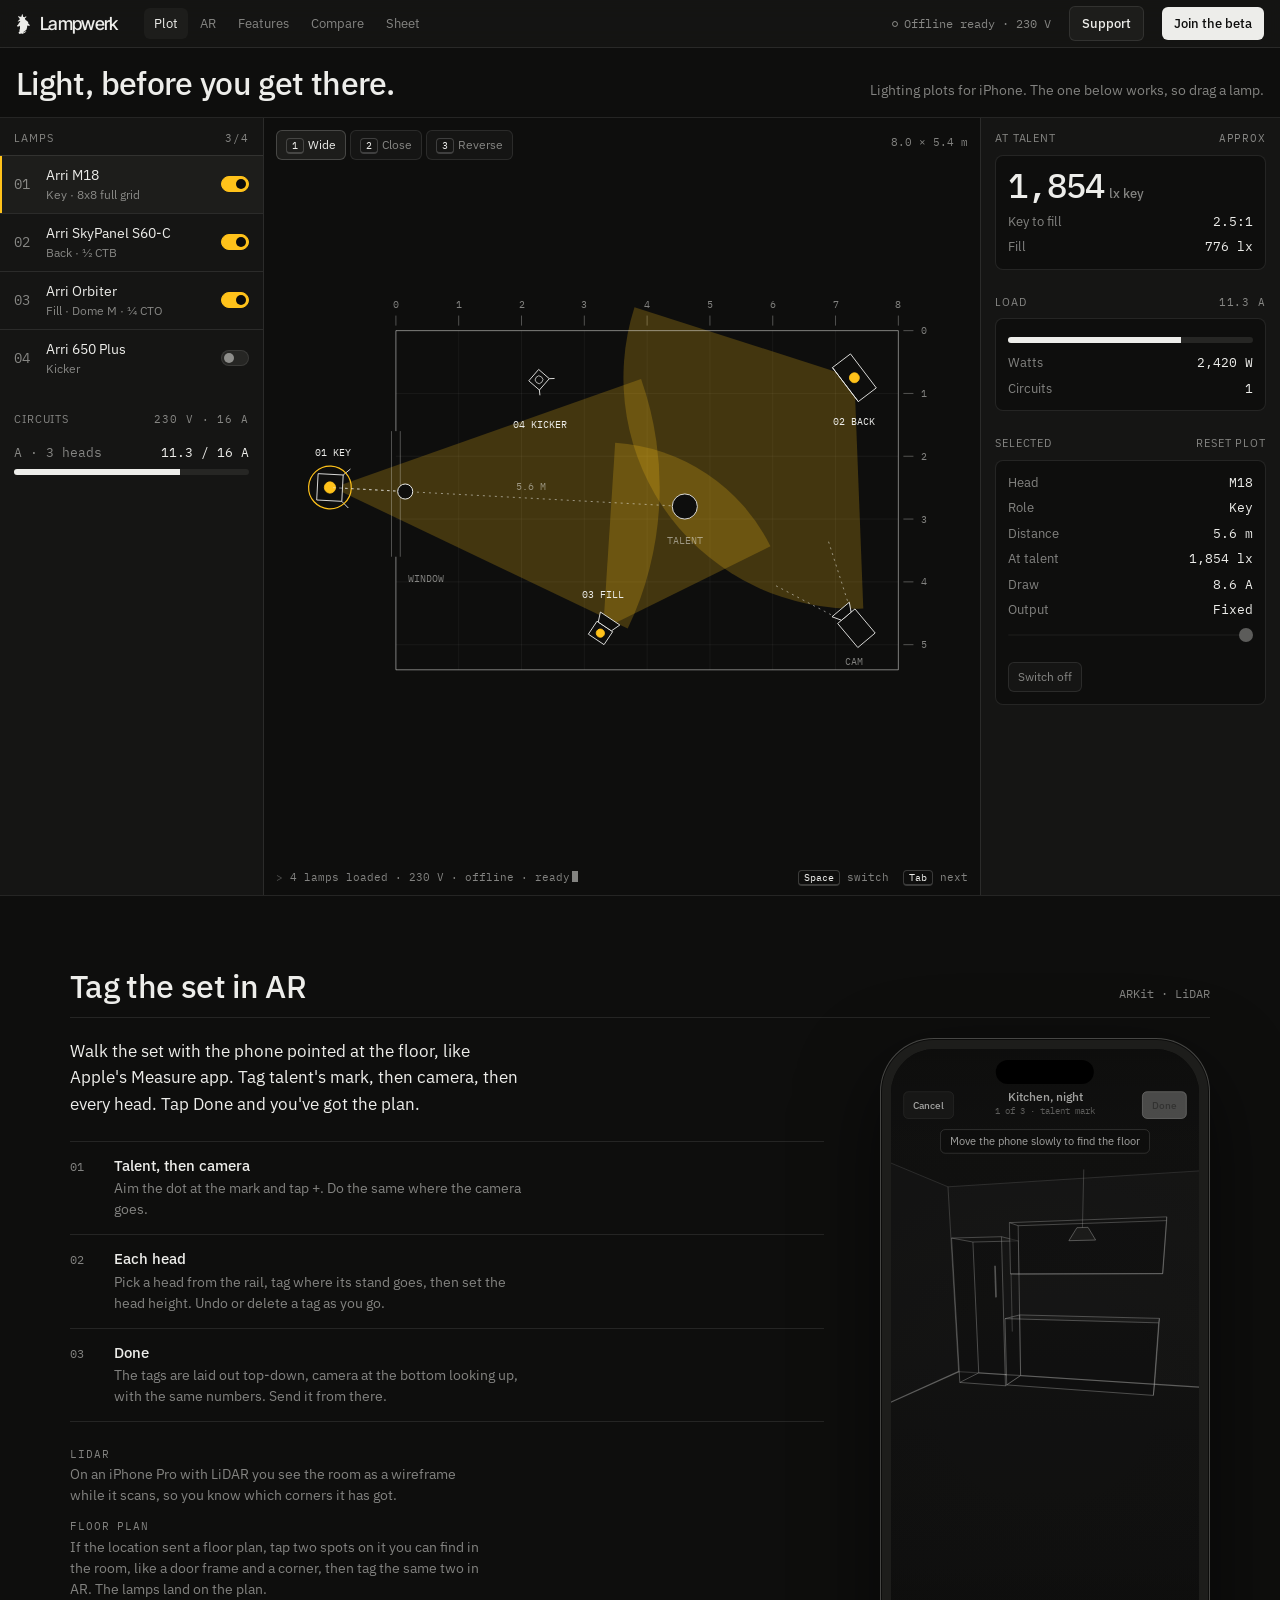
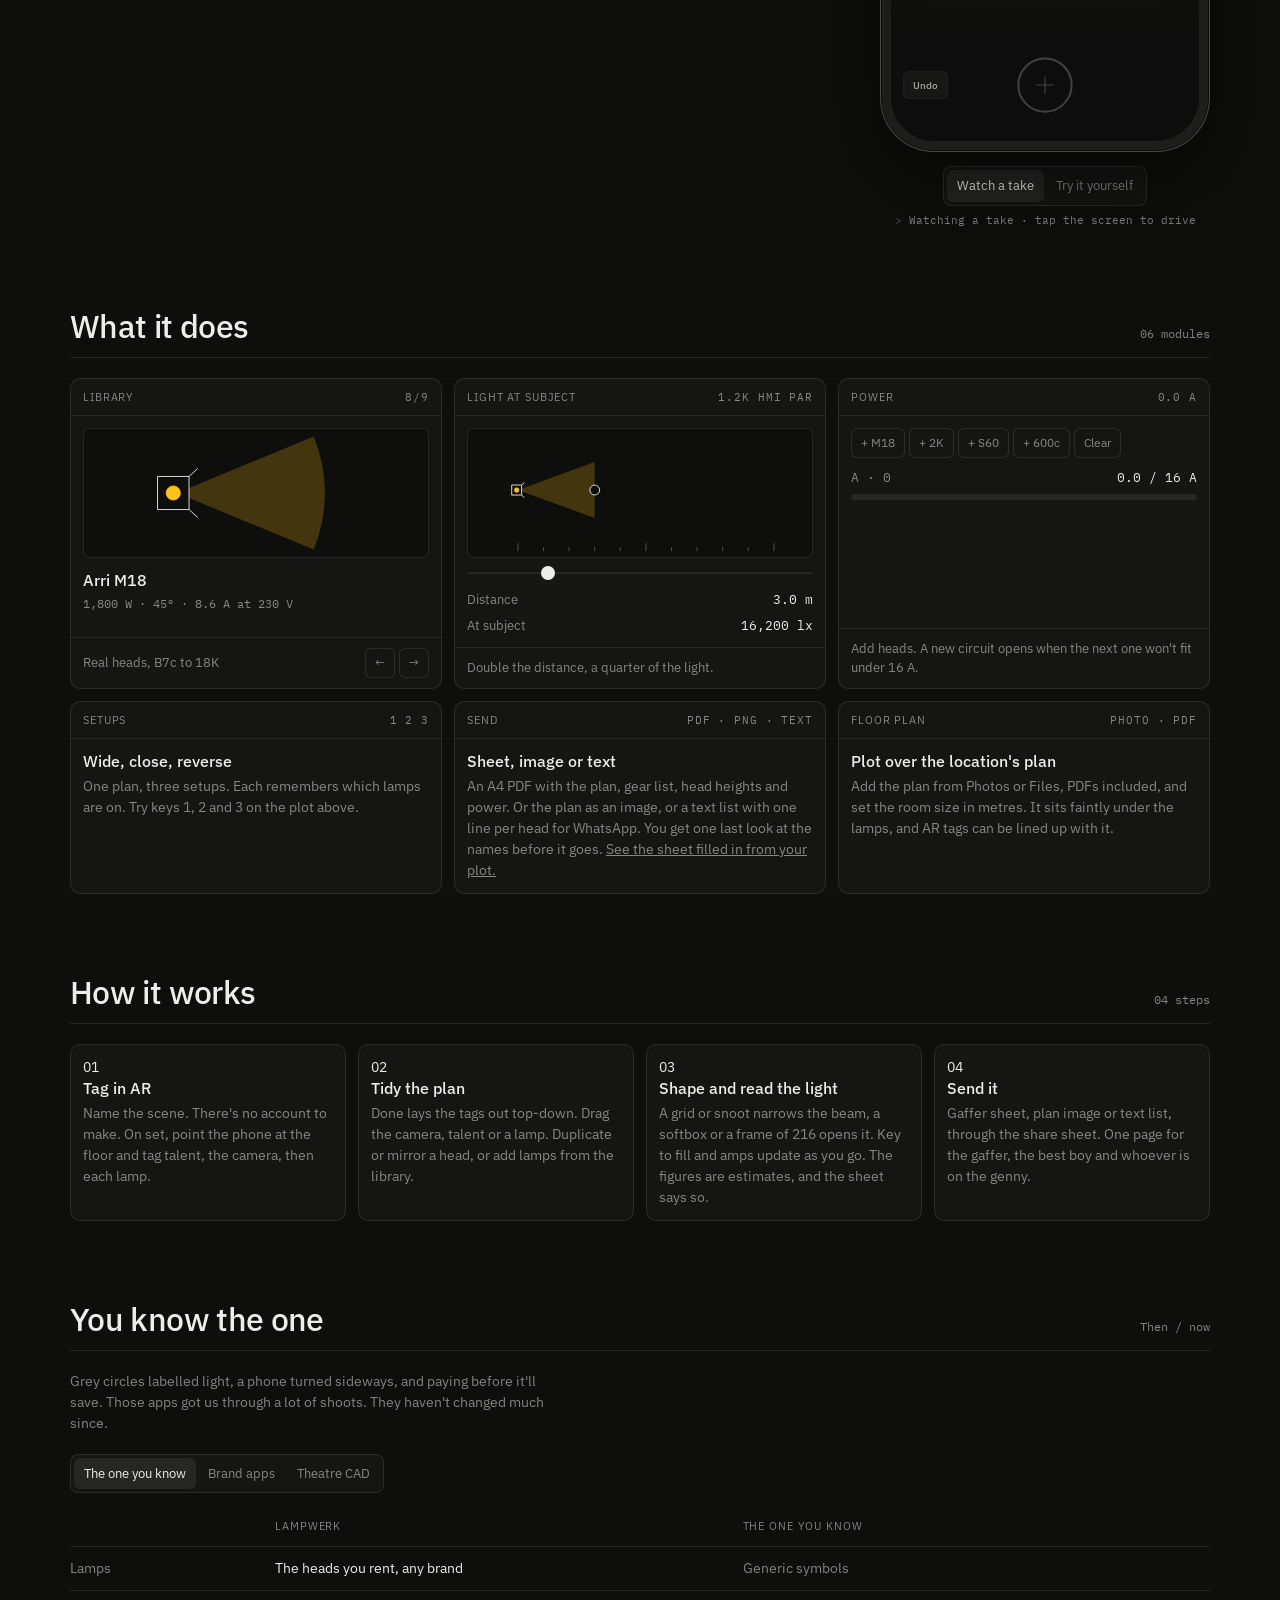
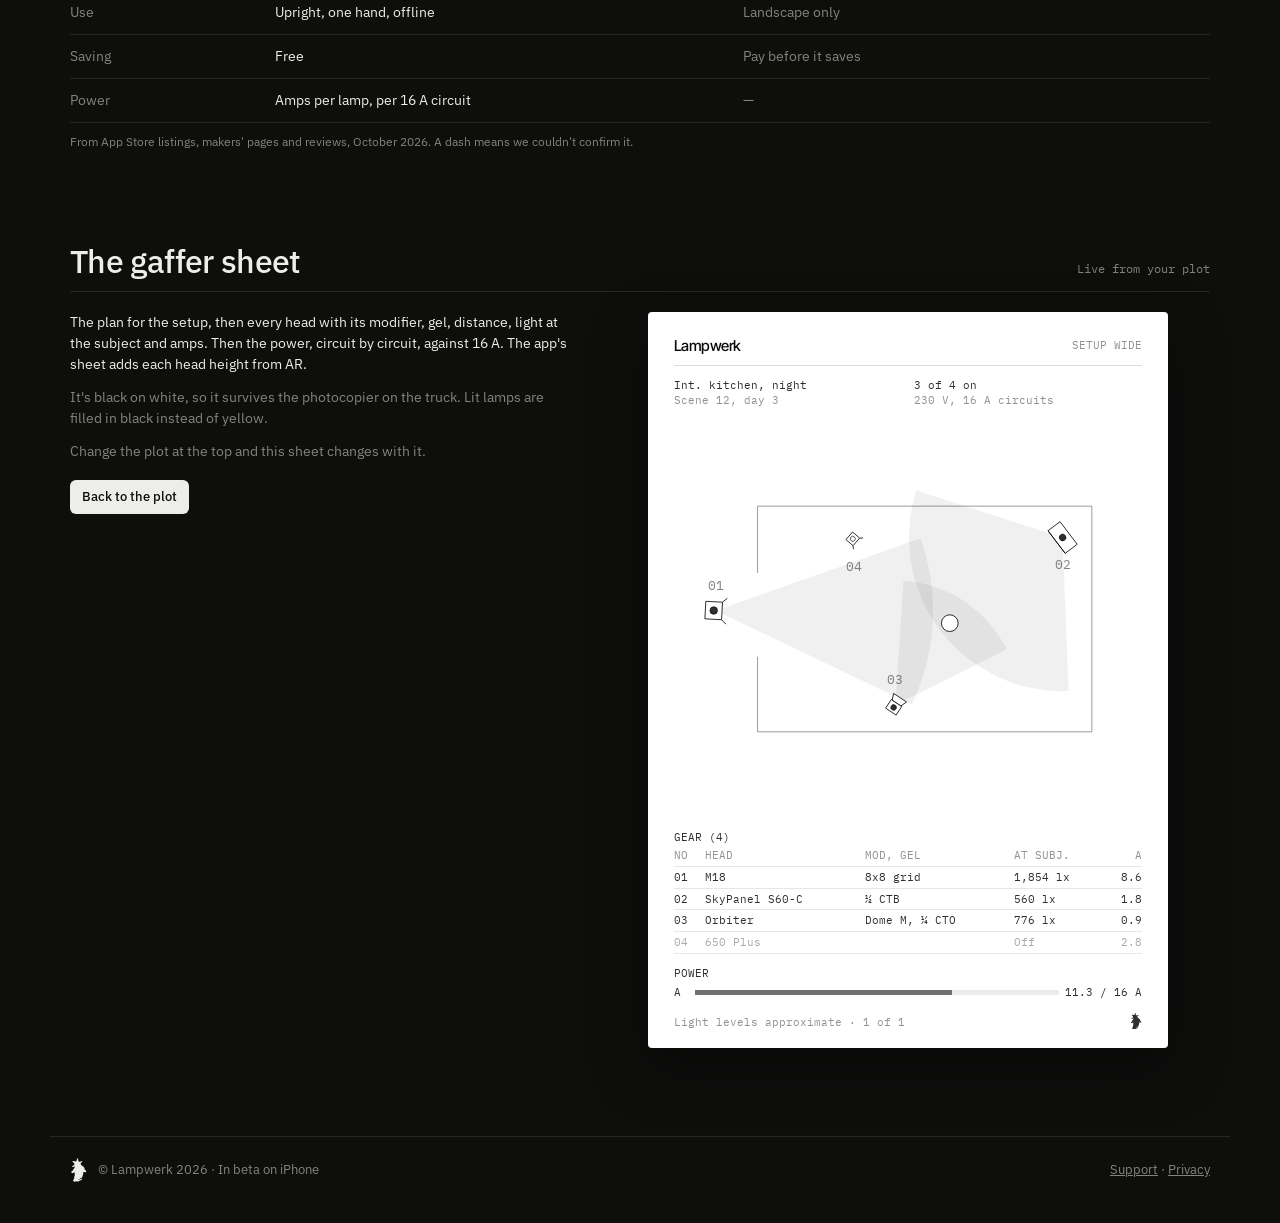
==== commit 7f27141a: "Copy pass Co-Authored-By: Claude Opus 5.5 (1M context) <noreply@anthropic.com> Claude-Session: https" ====
--- a/index.html
+++ b/index.html
@@ -249,7 +249,7 @@
 
 <div class="strip" id="plot">
   <h1>Light, before you get there.</h1>
-  <p>Lighting plots for iPhone. This one is live, so move a lamp.</p>
+  <p>Lighting plots for iPhone. The one below works, so drag a lamp.</p>
 </div>
 
 <div class="app">
@@ -279,15 +279,15 @@
   <div class="sh"><h2>Tag the set in AR</h2><span class="tag">ARKit · LiDAR</span></div>
   <div class="arrow">
     <div class="artext">
-      <p class="lead">Stand on the set and point the phone at the floor, the way Apple's Measure app works. Tag where talent stands, then the camera, then each head from a rail of lamps. Tap Done and the tags become the plan.</p>
+      <p class="lead">Walk the set with the phone pointed at the floor, like Apple's Measure app. Tag talent's mark, then camera, then every head. Tap Done and you've got the plan.</p>
       <ol class="arsteps">
         <li><span class="n mono">01</span><div><h3>Talent, then camera</h3><p>Aim the dot at the mark and tap +. Do the same where the camera goes.</p></div></li>
         <li><span class="n mono">02</span><div><h3>Each head</h3><p>Pick a head from the rail, tag where its stand goes, then set the head height. Undo or delete a tag as you go.</p></div></li>
         <li><span class="n mono">03</span><div><h3>Done</h3><p>The tags are laid out top-down, camera at the bottom looking up, with the same numbers. Send it from there.</p></div></li>
       </ol>
       <div class="arnotes">
-        <p><span class="mono tm">LiDAR</span>On an iPhone Pro with LiDAR you see the room as a wireframe while it scans, so you can tell what it has found.</p>
-        <p><span class="mono tm">Floor plan</span>Got the location's plan? Tap two spots on it that are easy to find in the room, like a door frame and a corner, then tag the same two in AR. The lamps land on the plan.</p>
+        <p><span class="mono tm">LiDAR</span>On an iPhone Pro with LiDAR you see the room as a wireframe while it scans, so you know which corners it has got.</p>
+        <p><span class="mono tm">Floor plan</span>If the location sent a floor plan, tap two spots on it you can find in the room, like a door frame and a corner, then tag the same two in AR. The lamps land on the plan.</p>
       </div>
     </div>
     <div class="arside">
@@ -316,7 +316,7 @@
     <div class="panel"><div class="hd"><span>Setups</span><span class="mono">1 2 3</span></div>
       <div class="bd"><h3>Wide, close, reverse</h3><p>One plan, three setups. Each remembers which lamps are on. Try keys 1, 2 and 3 on the plot above.</p></div></div>
     <div class="panel"><div class="hd"><span>Send</span><span class="mono">PDF · PNG · text</span></div>
-      <div class="bd"><h3>Sheet, image or text</h3><p>An A4 PDF with the plan, gear list, head heights and power. Or the plan as an image, or a text list with one line per head for WhatsApp. Names get a last check before it goes. <a href="#sheet">See the sheet filled in from your plot.</a></p></div></div>
+      <div class="bd"><h3>Sheet, image or text</h3><p>An A4 PDF with the plan, gear list, head heights and power. Or the plan as an image, or a text list with one line per head for WhatsApp. You get one last look at the names before it goes. <a href="#sheet">See the sheet filled in from your plot.</a></p></div></div>
     <div class="panel"><div class="hd"><span>Floor plan</span><span class="mono">Photo · PDF</span></div>
       <div class="bd"><h3>Plot over the location's plan</h3><p>Add the plan from Photos or Files, PDFs included, and set the room size in metres. It sits faintly under the lamps, and AR tags can be lined up with it.</p></div></div>
   </div>
@@ -325,7 +325,7 @@
 <section class="sec" id="how">
   <div class="sh"><h2>How it works</h2><span class="tag">04 steps</span></div>
   <div class="steps">
-    <div class="panel"><div class="bd"><span class="n">01</span><h3>Tag in AR</h3><p>Name the scene, no account. On set, point the phone at the floor and tag talent, the camera, then each lamp.</p></div></div>
+    <div class="panel"><div class="bd"><span class="n">01</span><h3>Tag in AR</h3><p>Name the scene. There's no account to make. On set, point the phone at the floor and tag talent, the camera, then each lamp.</p></div></div>
     <div class="panel"><div class="bd"><span class="n">02</span><h3>Tidy the plan</h3><p>Done lays the tags out top-down. Drag the camera, talent or a lamp. Duplicate or mirror a head, or add lamps from the library.</p></div></div>
     <div class="panel"><div class="bd"><span class="n">03</span><h3>Shape and read the light</h3><p>A grid or snoot narrows the beam, a softbox or a frame of 216 opens it. Key to fill and amps update as you go. The figures are estimates, and the sheet says so.</p></div></div>
     <div class="panel"><div class="bd"><span class="n">04</span><h3>Send it</h3><p>Gaffer sheet, plan image or text list, through the share sheet. One page for the gaffer, the best boy and whoever is on the genny.</p></div></div>
@@ -334,7 +334,7 @@
 
 <section class="sec" id="compare">
   <div class="sh"><h2>You know the one</h2><span class="tag">Then / now</span></div>
-  <p class="tm" style="max-width:60ch;margin:0 0 20px">Grey circles labelled light. Turn your phone sideways. Pay before it'll save. It got us through a lot of shoots, but lighting diagrams on a phone have barely moved in a decade.</p>
+  <p class="tm" style="max-width:60ch;margin:0 0 20px">Grey circles labelled light, a phone turned sideways, and paying before it'll save. Those apps got us through a lot of shoots. They haven't changed much since.</p>
   <div class="segs" id="vs-tabs" role="group" aria-label="Compare with"></div>
   <table class="cmp" id="vs"></table>
   <p class="tm" style="font-size:12px;margin-top:10px">From App Store listings, makers' pages and reviews, October 2026. A dash means we couldn't confirm it.</p>
@@ -345,7 +345,7 @@
   <div class="sheetrow">
     <div>
       <p style="color:var(--t)">The plan for the setup, then every head with its modifier, gel, distance, light at the subject and amps. Then the power, circuit by circuit, against 16 A. The app's sheet adds each head height from AR.</p>
-      <p>It's black on white, so it survives the photocopier on the truck. There's no yellow on the sheet. Lit lamps are filled in.</p>
+      <p>It's black on white, so it survives the photocopier on the truck. Lit lamps are filled in black instead of yellow.</p>
       <p>Change the plot at the top and this sheet changes with it.</p>
       <a class="btn" href="#plot" style="display:inline-block;margin-top:6px">Back to the plot</a>
     </div>
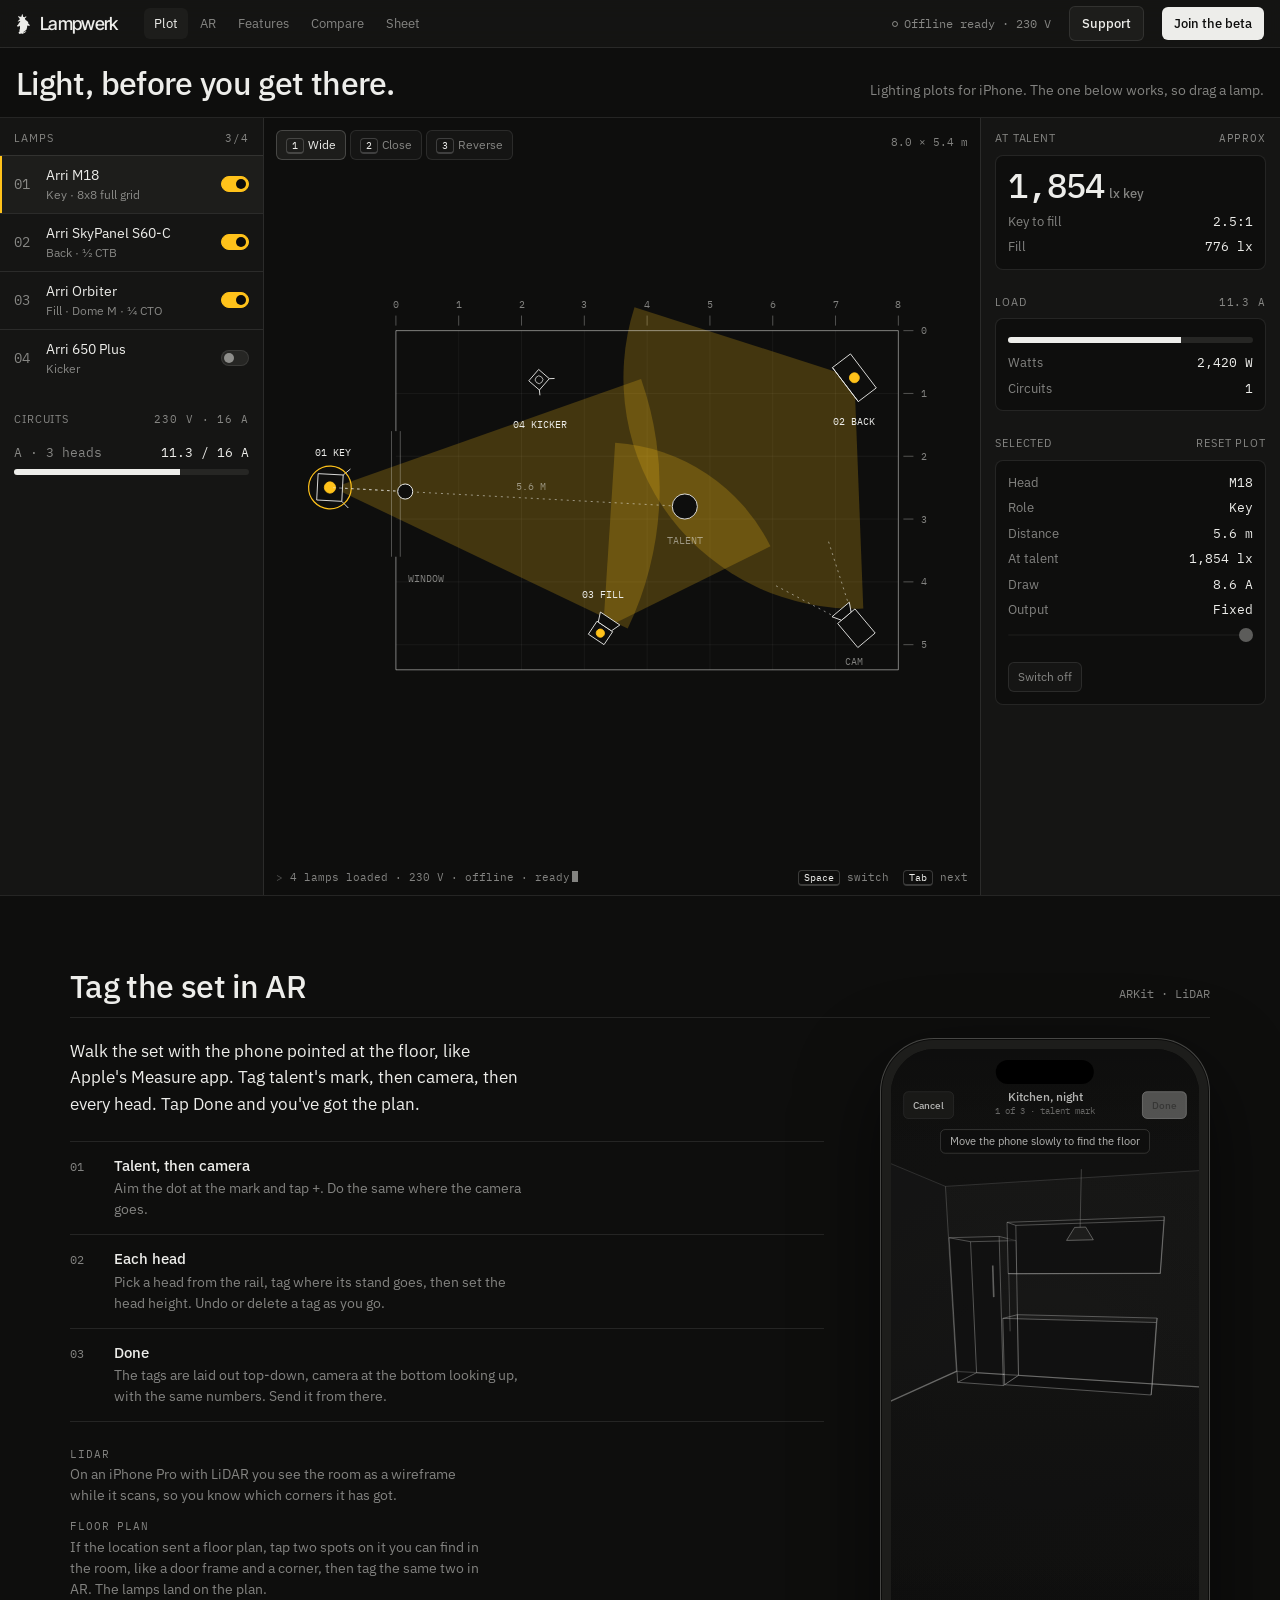
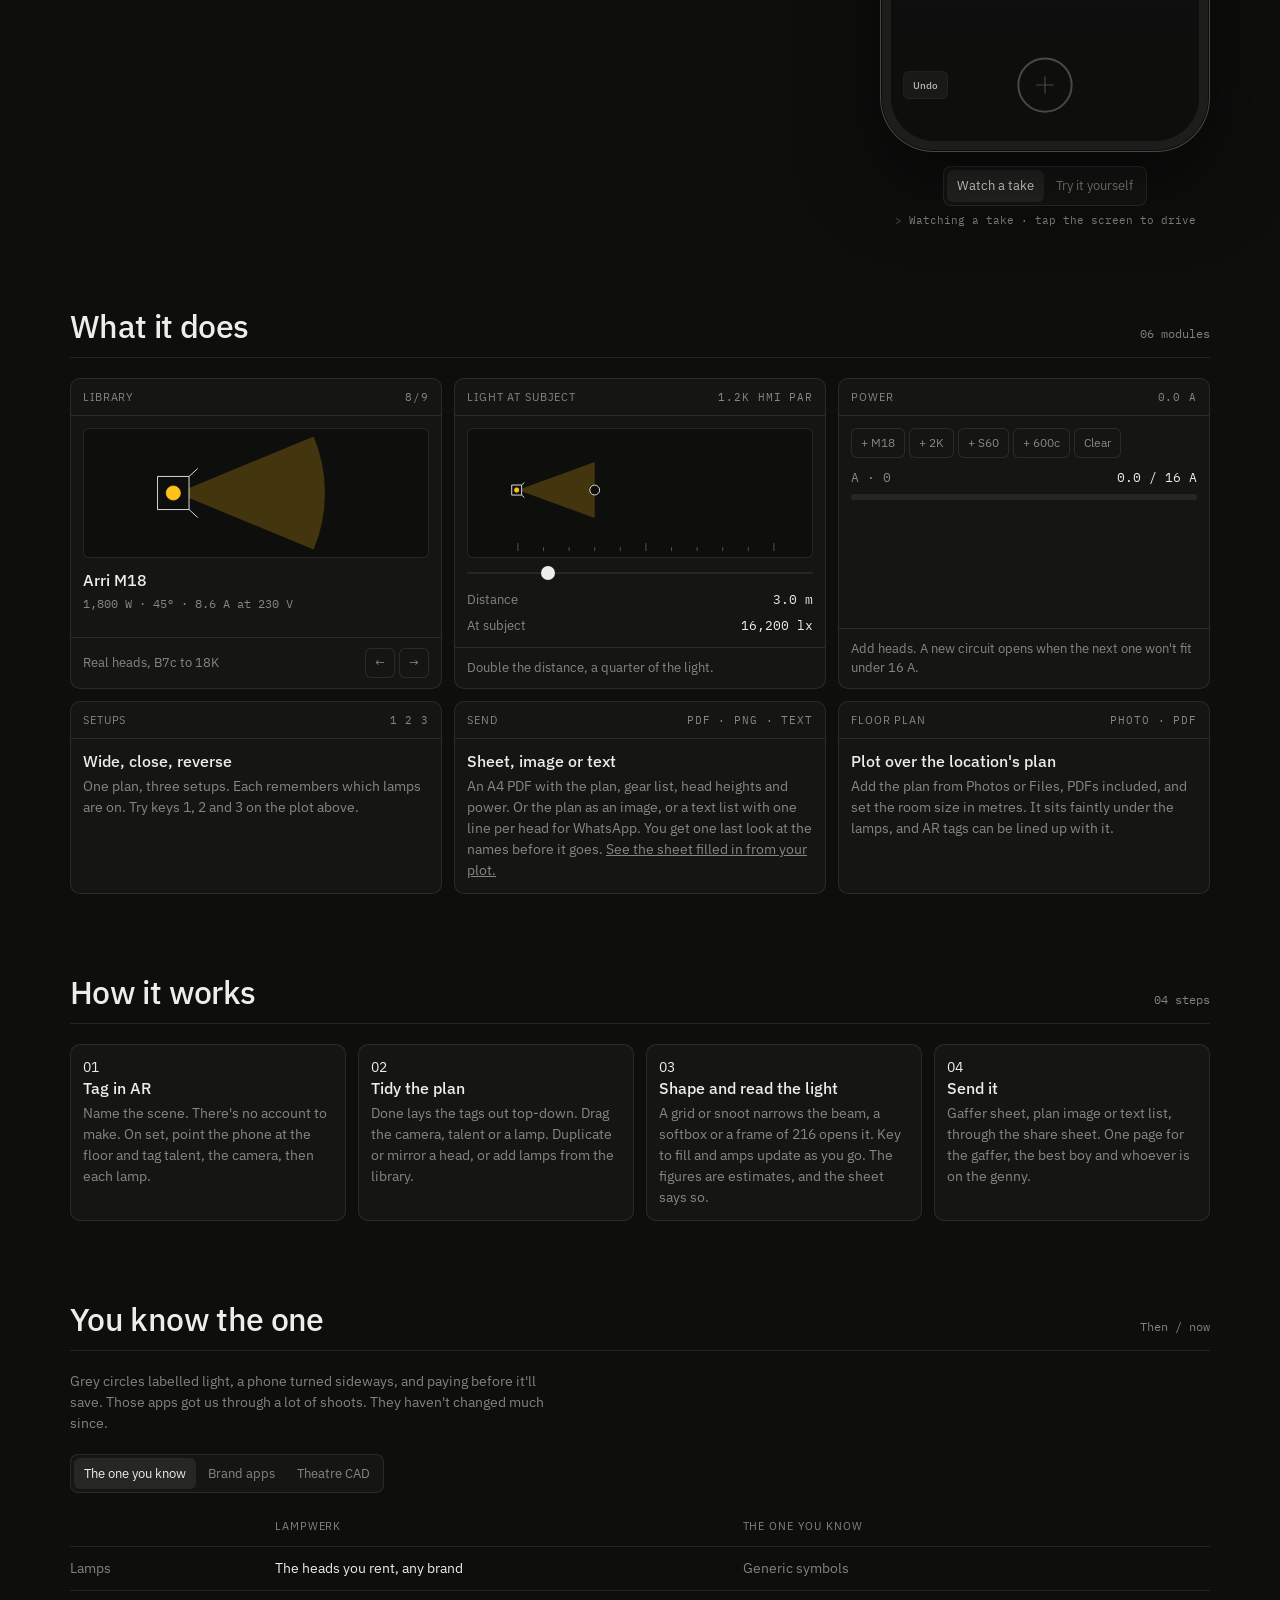
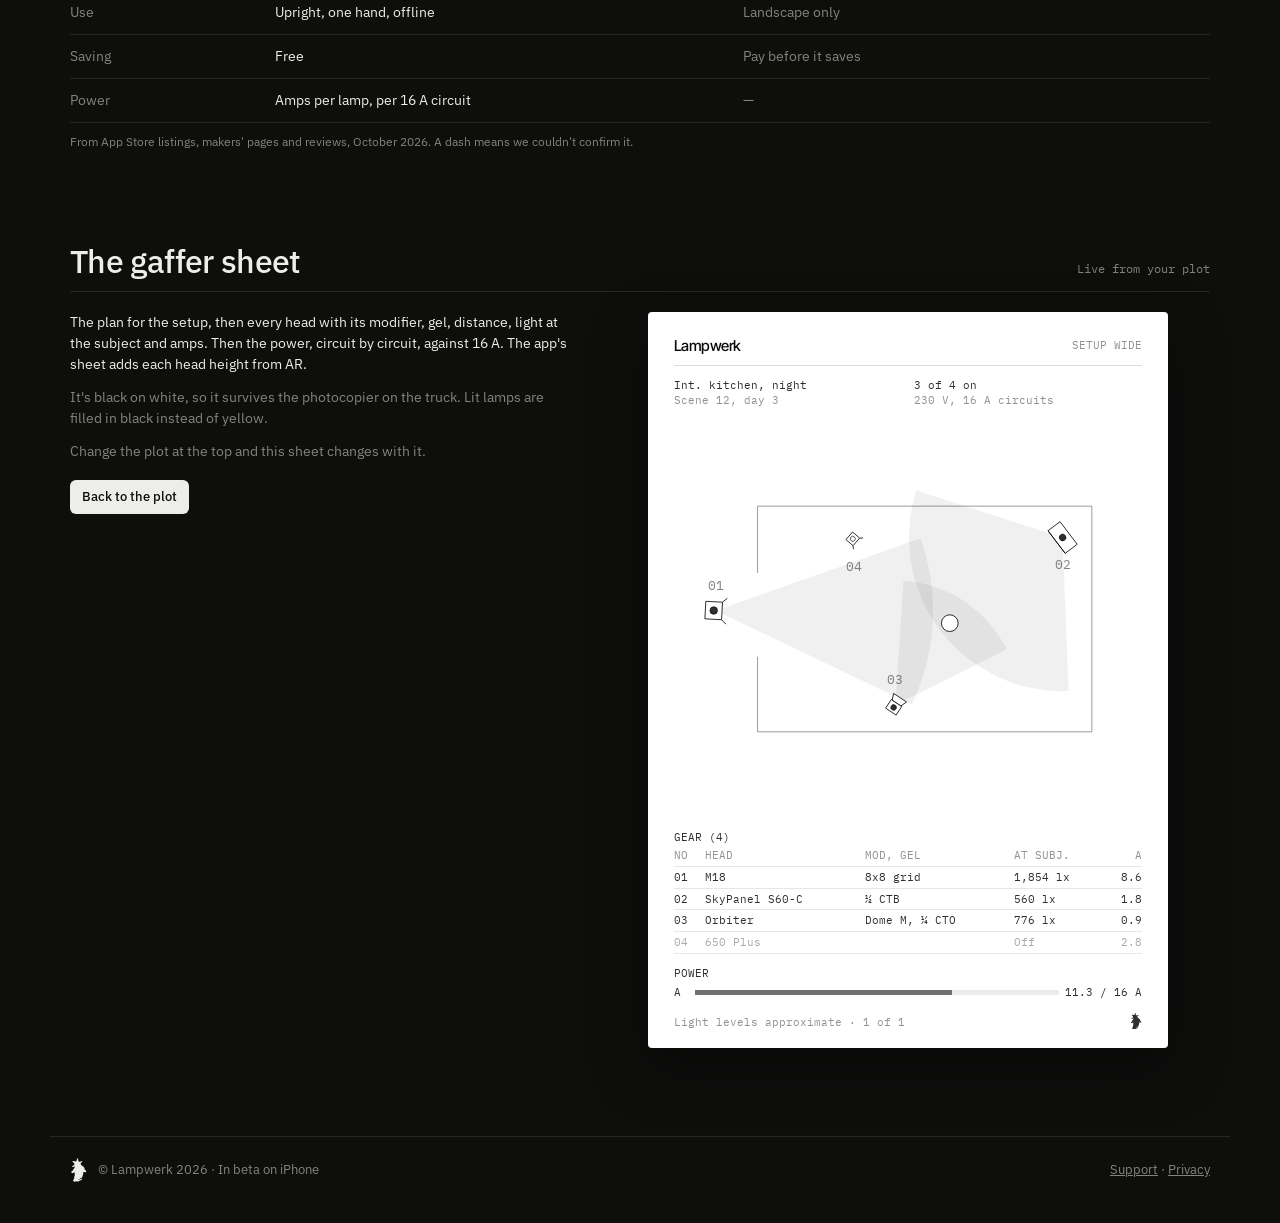
==== commit 715eb0f4: "Remove internal design note" ====
--- a/index.html
+++ b/index.html
@@ -17,9 +17,6 @@
 <link rel="preconnect" href="https://fonts.gstatic.com" crossorigin>
 <link rel="stylesheet" href="https://fonts.googleapis.com/css2?family=IBM+Plex+Mono:wght@400;500&family=IBM+Plex+Sans:wght@400;500&family=Inter+Tight:wght@500&display=swap">
 <style>
-/* Lampwerk website, Console direction (picked 5 Oct 2026): the site is the tool.
-   Dark panels, IBM Plex Sans for words, Plex Mono for numbers, Inter Tight only for the wordmark. The mark is elliot's shape, traced. Ink and paper only, plus one gel (Medium Yellow, Lee 010, #FFC21A) for light:
-   lit lamps, beams, the selection ring and lamp switches. The mark is never in gel. The gaffer sheet is paper, so it stays white. */
 :root {
   color-scheme: dark;
   --p0: #0E0E0D; --p1: #151514; --p2: #1D1D1B; --p3: #262624;
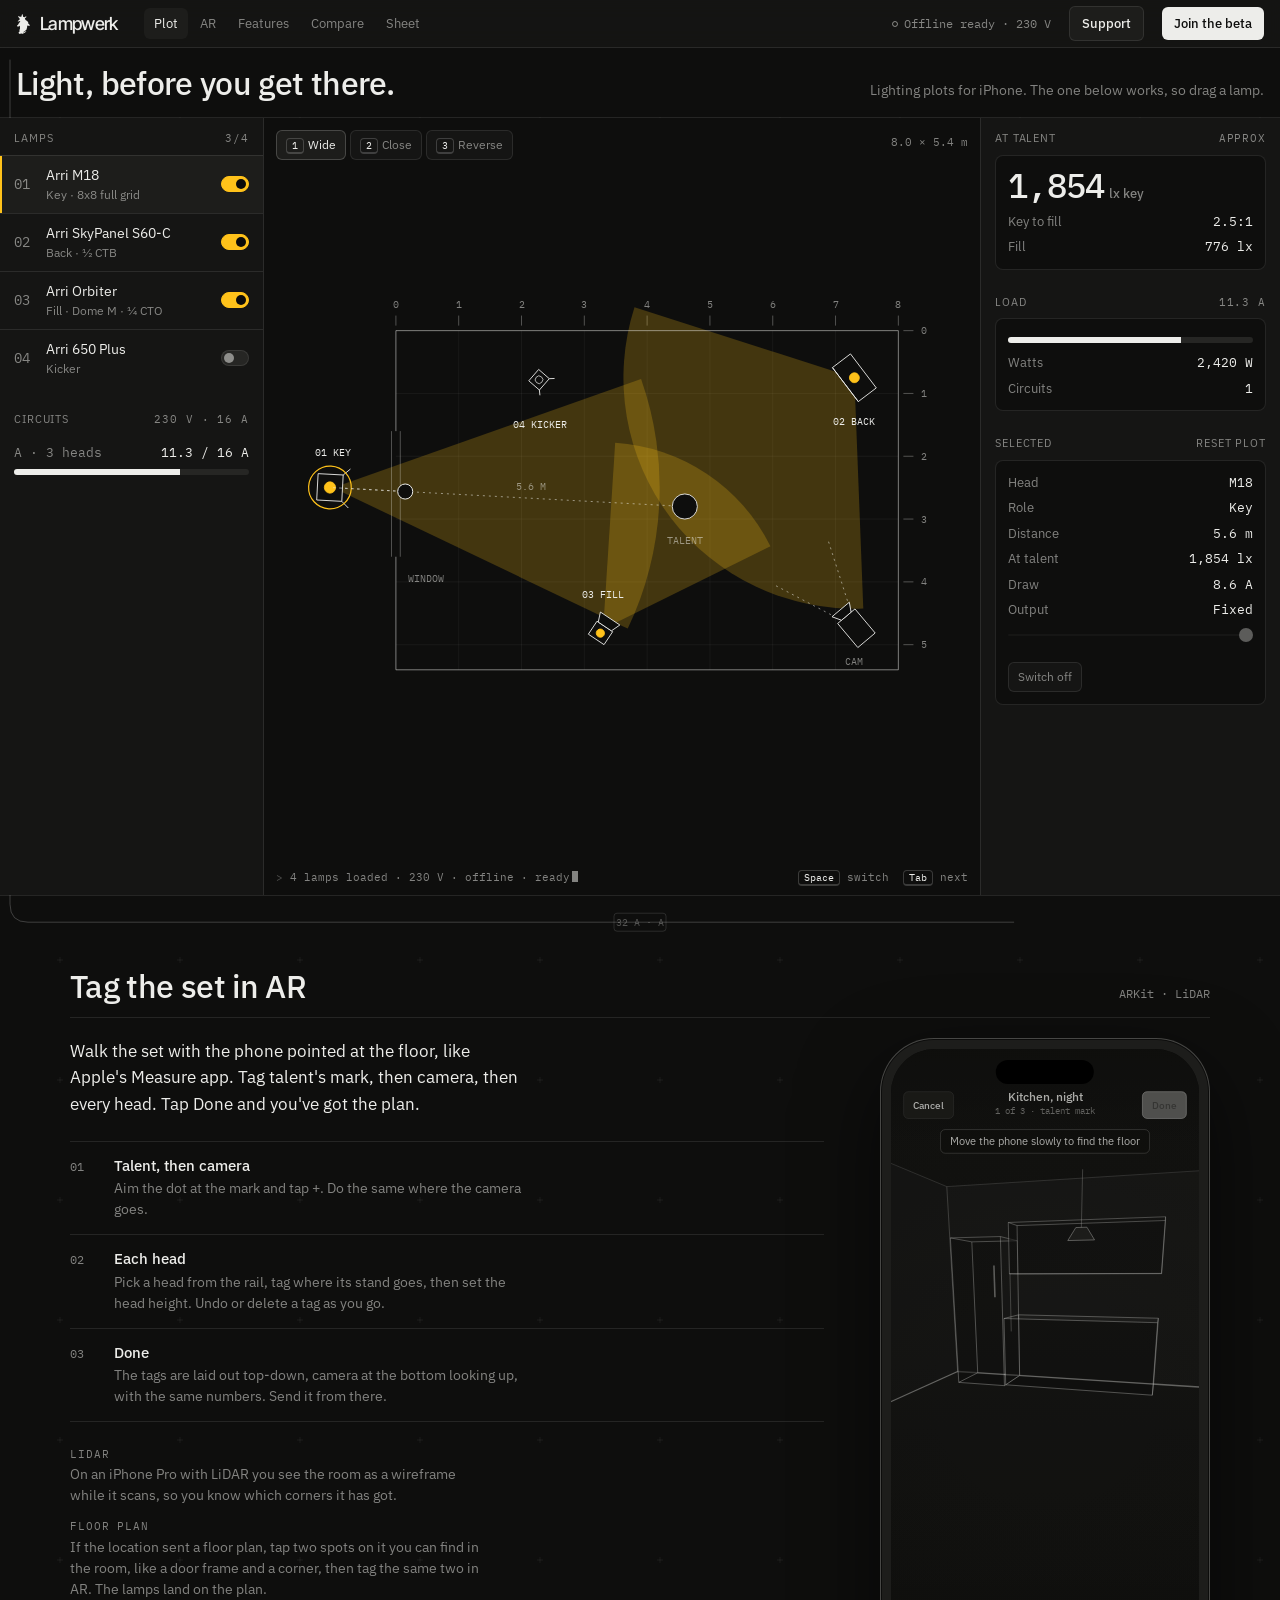
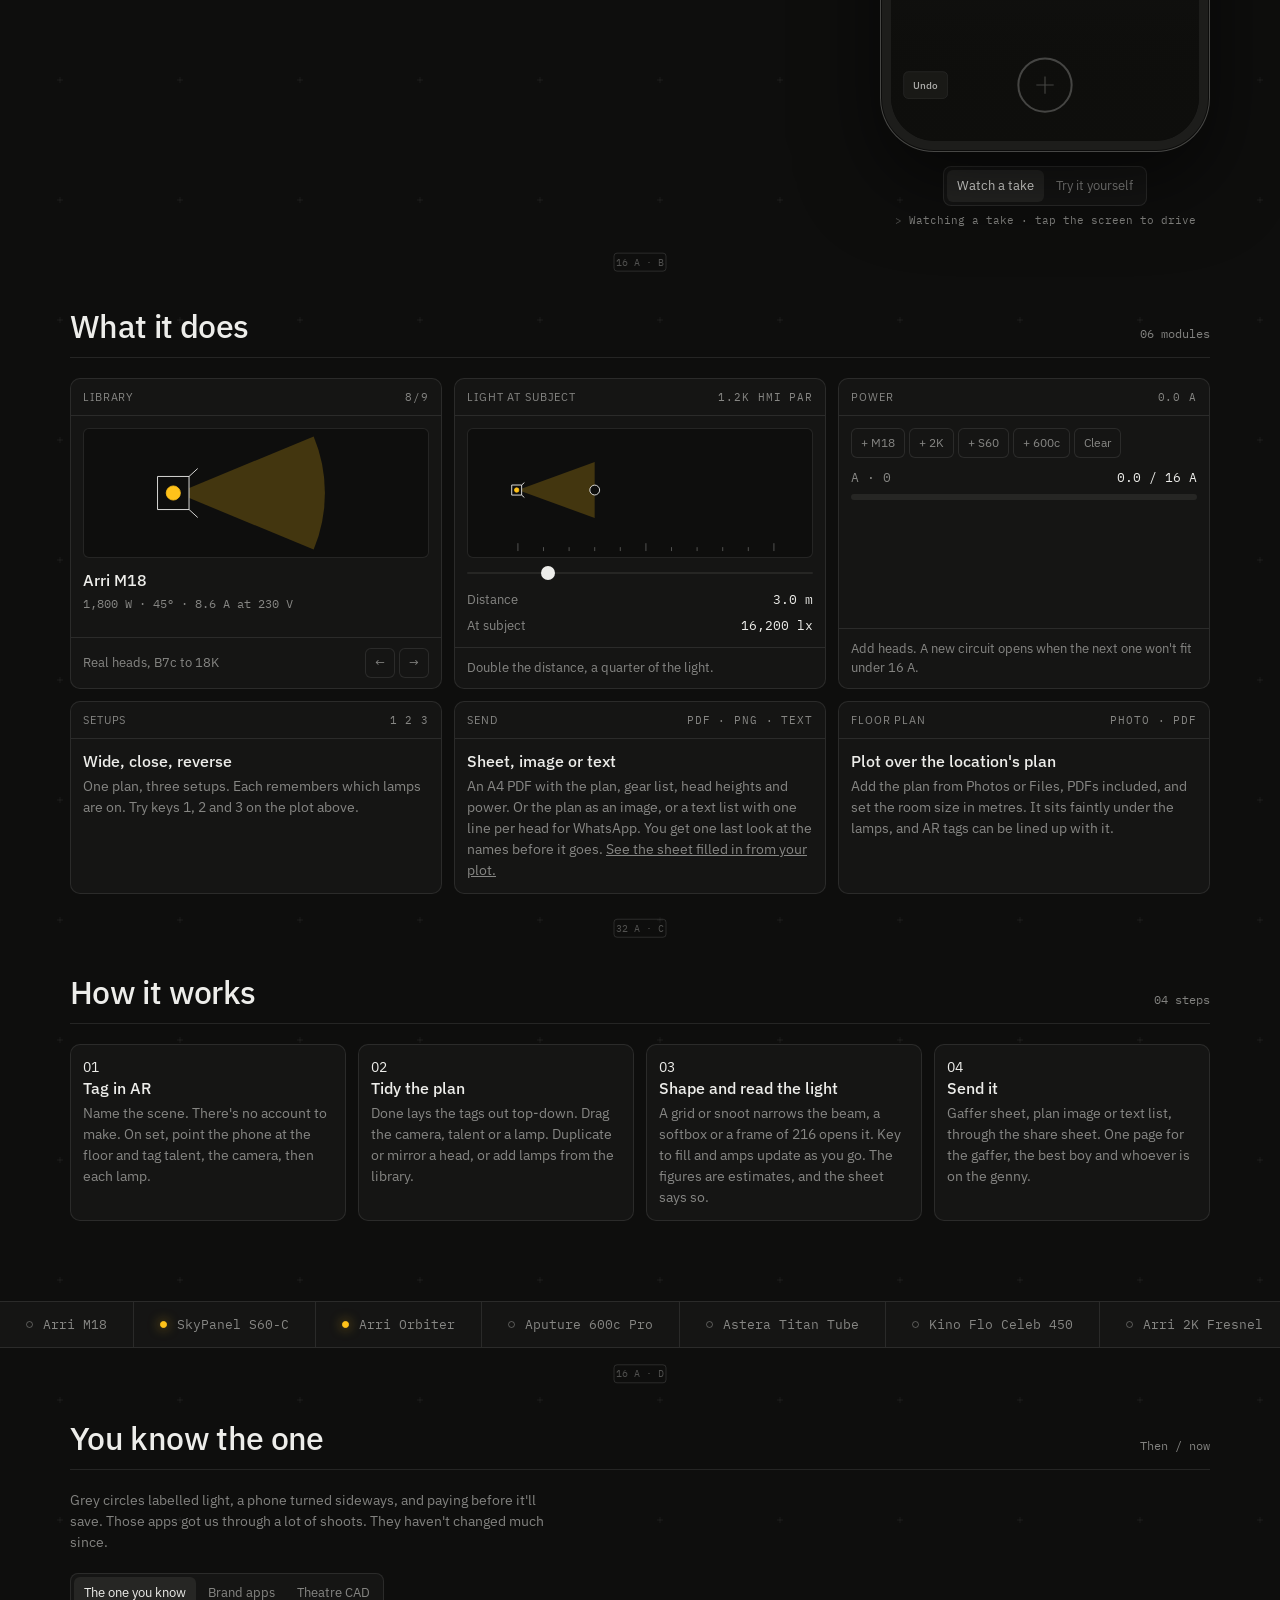
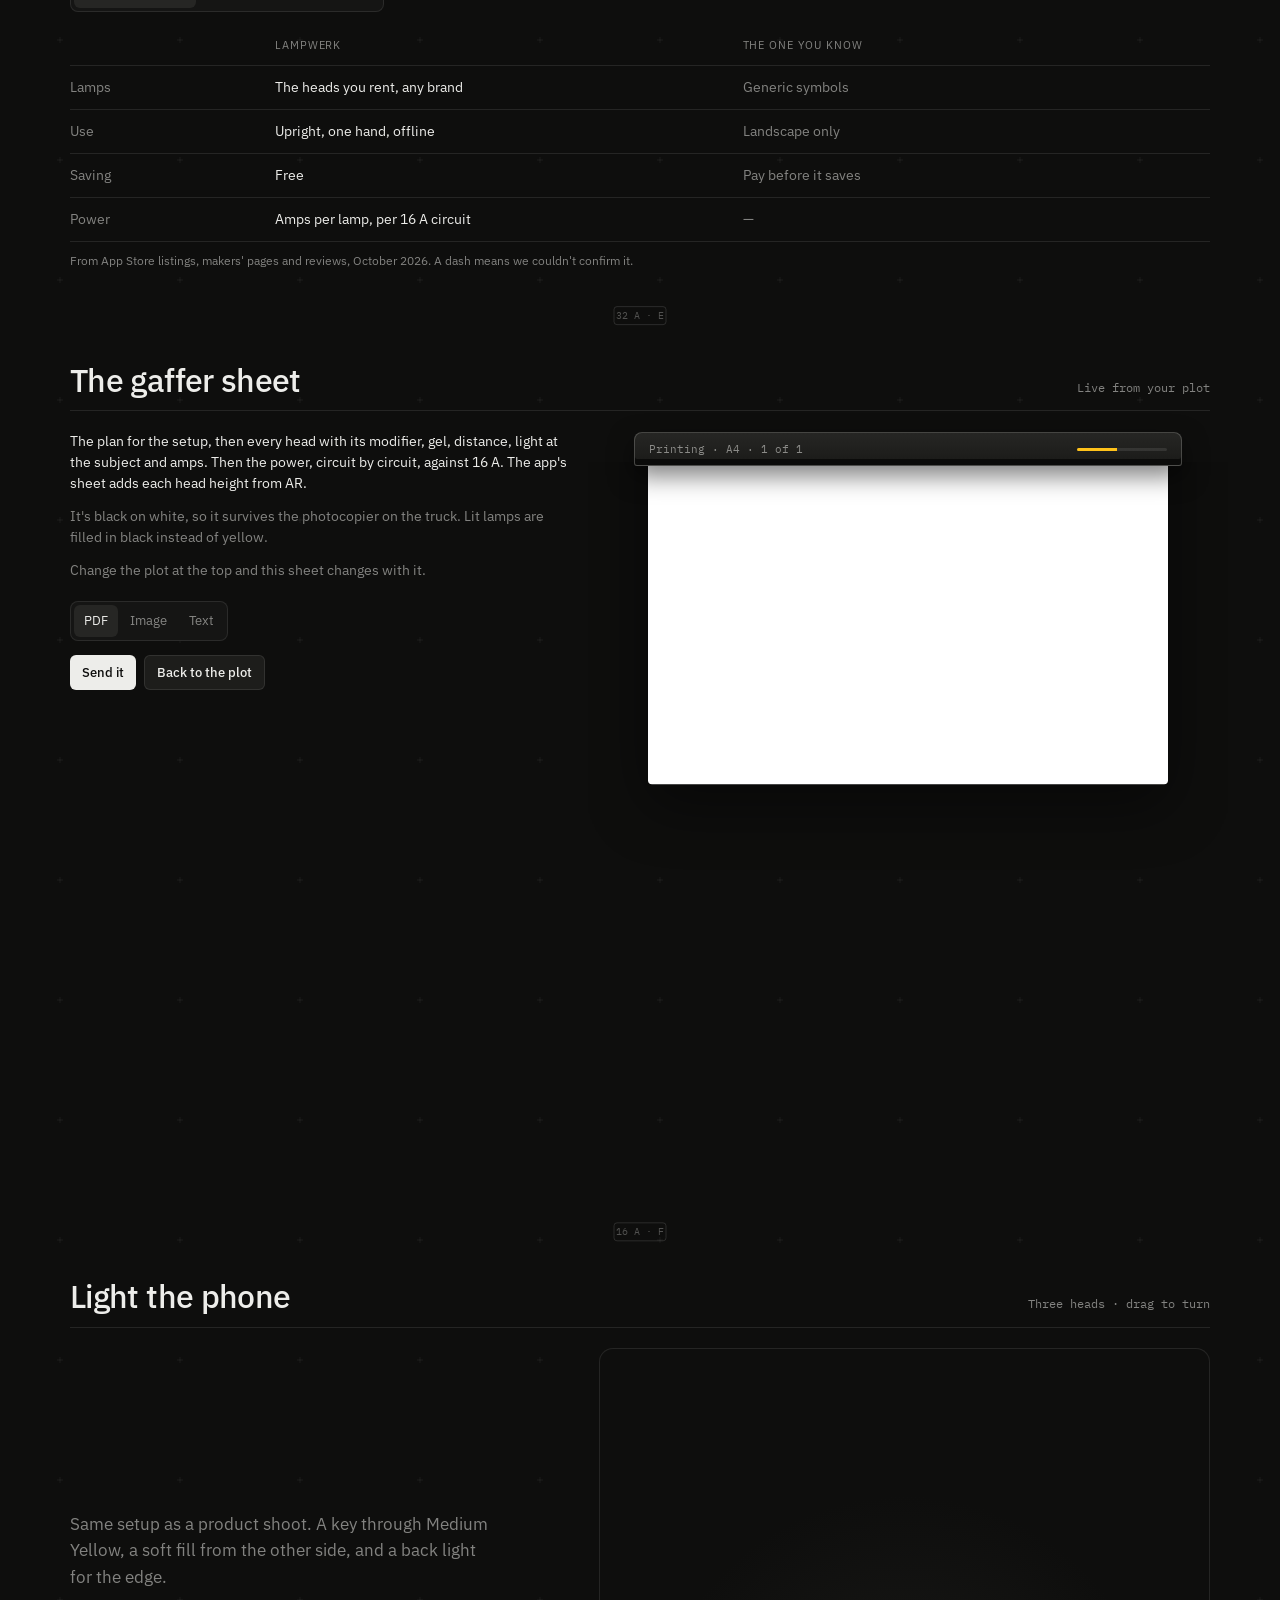
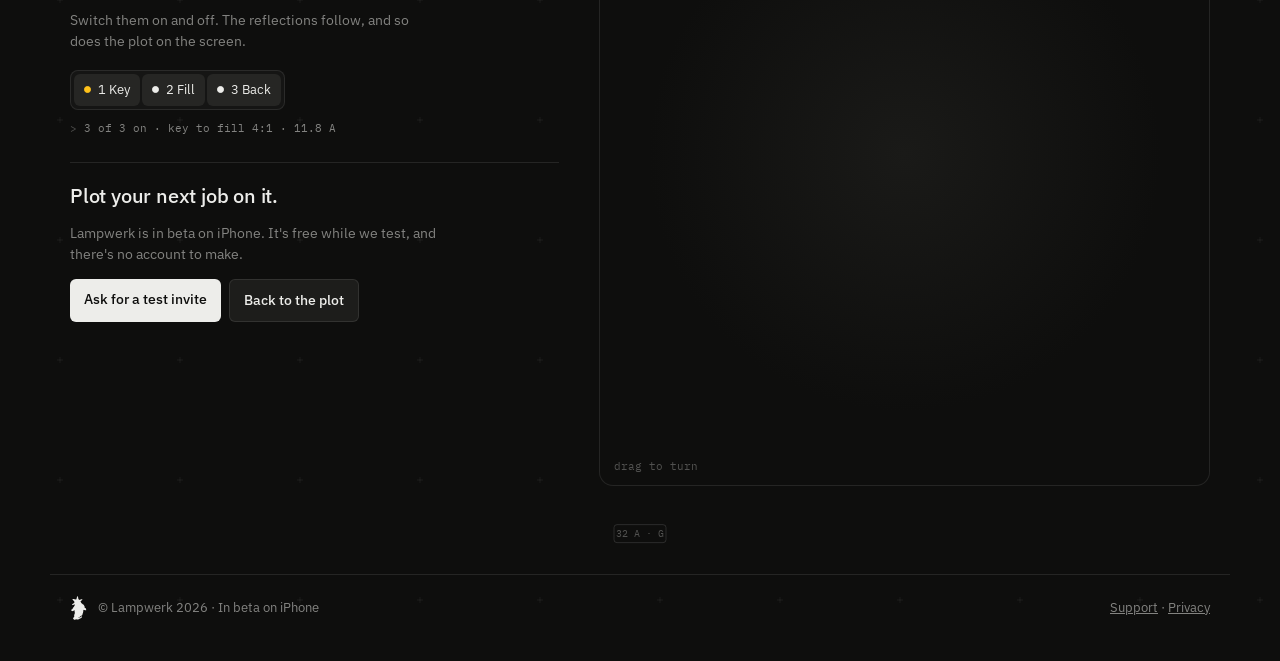
==== commit 1ffa0553: "3D phone ending, cable run, printing gaffer sheet, strike intro, cursor lamp, heads ticker" ====
--- a/index.html
+++ b/index.html
@@ -228,12 +228,118 @@
   .cmp td:first-child { width: 22%; }
   .top .btn.ghost { display: none; }
 }
+
+/* the cable run behind the page */
+.bgplot { position: absolute; top: 0; left: 0; width: 100%; z-index: -1; pointer-events: none; overflow: hidden; }
+.bgplot svg { display: block; }
+.bgplot path, .bgplot rect { fill: none; stroke: rgba(237,237,234,.13); stroke-width: 1; }
+.bg-grid path { stroke: rgba(237,237,234,.06); }
+.bg-cable { stroke: rgba(237,237,234,.22) !important; stroke-dasharray: 1000; stroke-dashoffset: 1000; stroke-linecap: round; }
+.bgplot text { font: 400 10px var(--mono); fill: rgba(237,237,234,.3); }
+.bg-mod { opacity: 0; transition: opacity .8s var(--ease); }
+.bg-mod.on { opacity: 1; }
+.bgplot .bg-beam { fill: var(--gel); fill-opacity: 0; stroke: none; transition: fill-opacity 1.2s var(--ease) .5s; }
+.bg-mod.on .bg-beam { fill-opacity: .045; }
+.bgplot .bg-edge { stroke: rgba(255,194,26,.18); }
+.bgplot .bg-dim { stroke: rgba(237,237,234,.18); }
+
+/* the phone at the end */
+.endrow { display: grid; grid-template-columns: minmax(0,1fr) minmax(0,1.25fr); gap: 40px; align-items: center; }
+.endtext .lead { font-size: 17px; line-height: 1.55; margin: 0 0 20px; max-width: 42ch; }
+.endtext p { color: var(--tm); max-width: 46ch; }
+.ph-stage { position: relative; height: min(82vh, 760px); height: min(82svh, 760px); min-height: 520px; border: 1px solid var(--ln); border-radius: 14px; background: radial-gradient(60% 50% at 50% 55%, #1a1a18, var(--p0) 70%); overflow: hidden; }
+.ph-stage canvas { display: block; width: 100%; height: 100%; cursor: grab; touch-action: pan-y; outline-offset: -3px; }
+.ph-stage.held canvas { cursor: grabbing; }
+.ph-stage .hint { position: absolute; left: 14px; bottom: 12px; font: 400 11px var(--mono); color: var(--tf); pointer-events: none; transition: opacity .4s; }
+.ph-stage.held .hint { opacity: 0; }
+.ph-stage .fb { display: none; position: absolute; inset: 0; align-items: center; justify-content: center; color: var(--tm); font-size: 13px; }
+.ph-stage.no3d .fb { display: flex; }
+.ph-stage.no3d canvas, .ph-stage.no3d .hint { display: none; }
+#ph-lights { margin: 4px 0 10px; }
+#ph-lights button { display: inline-flex; align-items: center; gap: 7px; }
+#ph-lights button i { width: 7px; height: 7px; border-radius: 50%; border: 1px solid var(--tm); }
+#ph-lights button[aria-pressed="true"] i { background: var(--gel); border-color: var(--gel); }
+#ph-lights button[data-l="fill"][aria-pressed="true"] i, #ph-lights button[data-l="back"][aria-pressed="true"] i { background: var(--t); border-color: var(--t); }
+.ph-log { margin: 0 0 26px; font-size: 11px; color: var(--tm); }
+.ph-log::before { content: "> "; color: var(--tf); }
+.endcta { border-top: 1px solid var(--ln); padding-top: 20px; }
+.endcta h3 { margin: 0 0 6px; font: 500 20px/1.3 var(--sans); letter-spacing: -.01em; }
+.endcta .row { display: flex; gap: 8px; flex-wrap: wrap; margin-top: 14px; }
+.endcta .btn { padding: 10px 14px; font-size: 14px; }
+@media (max-width: 900px) {
+  .endrow { grid-template-columns: 1fr; gap: 24px; }
+  .endrow .ph-stage { order: -1; }
+}
+@media (max-width: 560px) { .ph-stage { height: min(118vw, 74vh); height: min(118vw, 74svh); min-height: 0; } }
+
+/* strike: the page comes up like a lamp */
+.strike { position: fixed; inset: 0; z-index: 100; background: #070707; display: flex; align-items: center; justify-content: center; pointer-events: none; }
+.strike .sc { display: flex; align-items: center; gap: 10px; color: var(--tm); font-size: 12px; }
+.strike .sd { width: 9px; height: 9px; border-radius: 50%; background: var(--gel); box-shadow: 0 0 0 0 rgba(255,194,26,.6); animation: sd 1.2s steps(6) forwards; opacity: .2; }
+@keyframes sd { 0% { opacity: .1; } 30% { opacity: .7; box-shadow: 0 0 30px 6px rgba(255,194,26,.35); } 45% { opacity: .2; } 100% { opacity: 1; box-shadow: 0 0 60px 18px rgba(255,194,26,.45); } }
+.strike.go { animation: strike 1.9s linear forwards; }
+@keyframes strike { 0%,55% { opacity: 1; } 60% { opacity: .35; } 63% { opacity: .95; } 68% { opacity: .15; } 71% { opacity: .7; } 78% { opacity: .05; } 82% { opacity: .4; } 100% { opacity: 0; } }
+
+/* the cursor is a lamp */
+.torch { position: fixed; left: 0; top: 0; width: 600px; height: 600px; z-index: 0; pointer-events: none; border-radius: 50%; background: radial-gradient(closest-side, rgba(255,194,26,.11), rgba(255,194,26,.04) 45%, rgba(255,194,26,0)); opacity: 0; transition: opacity .6s var(--ease); mix-blend-mode: screen; }
+.torch.on { opacity: 1; }
+
+/* heads ticker */
+.ticker { margin: 72px 0 0; border-top: 1px solid var(--ln); border-bottom: 1px solid var(--ln); overflow: hidden; background: var(--p1); }
+.tk-track { display: flex; width: max-content; animation: tk 60s linear infinite; }
+.ticker:hover .tk-track { animation-play-state: paused; }
+.tk-track span { display: inline-flex; align-items: center; gap: 10px; padding: 14px 26px; font: 400 13px var(--mono); color: var(--tm); border-right: 1px solid var(--ln); white-space: nowrap; }
+.tk-track i { width: 7px; height: 7px; border-radius: 50%; border: 1px solid var(--tf); transition: background .25s, border-color .25s, box-shadow .25s; }
+.tk-track i.lit { background: var(--gel); border-color: var(--gel); box-shadow: 0 0 12px rgba(255,194,26,.6); }
+@keyframes tk { to { transform: translateX(-50%); } }
+
+/* gaffer sheet printer */
+.printer { --rx: 0deg; --ry: 0deg; max-width: 520px; width: 100%; justify-self: center; }
+.slot { position: relative; z-index: 2; display: flex; justify-content: space-between; align-items: center; gap: 12px; height: 34px; padding: 0 14px; margin: 0 -14px; border-radius: 8px 8px 3px 3px; background: linear-gradient(#262624, #1A1A18); border: 1px solid var(--ln2); box-shadow: 0 10px 24px rgba(0,0,0,.5), inset 0 -6px 0 #0B0B0A; font-size: 11px; color: var(--tm); }
+.printer.done .slot-st::before { content: "● "; color: var(--gel); }
+.slot-bar { width: 90px; height: 3px; background: var(--ln); border-radius: 2px; overflow: hidden; }
+.slot-bar i { display: block; height: 100%; width: 0; background: var(--gel); transition: width .2s; }
+.printer.jolt .slot { transform: translateY(1px); }
+.feedwin { position: relative; clip-path: inset(0 -60px -120px -60px); transform: perspective(1100px) rotateX(var(--rx)) rotateY(var(--ry)); transform-style: preserve-3d; transition: transform .25s var(--ease); margin-top: -3px; }
+.feed { position: relative; transform: translateY(-101%); }
+.feed .paper { max-width: none; }
+.sheen { position: absolute; inset: 0; pointer-events: none; border-radius: 4px; }
+.printer.sent .feed { transition: transform .7s cubic-bezier(.5,0,.8,.4), opacity .7s !important; transform: translate(70%, -30%) rotate(14deg) scale(.6) !important; opacity: 0; }
+.stamp { position: absolute; right: 22px; bottom: 54px; padding: 6px 10px; border: 2px solid rgba(11,11,10,.72); border-radius: 4px; color: rgba(11,11,10,.72); font: 500 11px var(--mono); text-transform: uppercase; letter-spacing: .06em; transform: rotate(-7deg) scale(2.2); opacity: 0; pointer-events: none; mix-blend-mode: multiply; }
+.stamp.slam { animation: slam .35s cubic-bezier(.2,1.6,.4,1) forwards; }
+.stamp.bad { border-style: dashed; }
+@keyframes slam { 0% { transform: rotate(-7deg) scale(2.2); opacity: 0; } 60% { opacity: 1; } 100% { transform: rotate(-7deg) scale(1); opacity: 1; } }
+.paper { position: relative; }
+.printer[data-f="image"] .paper > .rv:not(.plan):not(:first-child) { display: none; }
+.printer[data-f="image"] .paper .plan { flex: 1 1 auto; }
+.shtext { position: absolute; inset: 0; display: none; align-items: flex-start; padding: 16px; background: #0B0B0A; border-radius: 4px; border: 1px solid var(--ln); }
+.printer[data-f="text"] .shtext { display: flex; }
+.printer[data-f="text"] .feed { visibility: hidden; }
+.chat { width: 100%; }
+.chat .who { display: flex; justify-content: space-between; font-size: 12px; color: var(--tm); border-bottom: 1px solid var(--ln); padding-bottom: 8px; margin-bottom: 14px; }
+.chat .msg { max-width: 80%; background: #1D1D1B; border-radius: 14px 14px 14px 4px; padding: 9px 12px; font-size: 13px; color: var(--t); margin: 0 0 12px; }
+.chat .msg small { display: block; font: 400 10px var(--mono); color: var(--tm); margin-bottom: 2px; }
+.chat .msg.late { animation: bub .4s var(--ease) 1.4s both; }
+.chat .bub { margin: 0 0 12px auto; max-width: 92%; background: #262624; border-radius: 14px 14px 4px 14px; padding: 12px 14px 8px; font: 400 12px/1.6 var(--mono); color: var(--t); animation: bub .4s var(--ease); }
+.chat .bub b { font-weight: 500; }
+.chat .tm2 { display: block; text-align: right; color: var(--tf); font-size: 10px; margin-top: 4px; }
+.chat .tm2 s { text-decoration: none; color: var(--gel); }
+@keyframes bub { from { transform: translateY(12px) scale(.96); opacity: 0; } }
+.sh-toast { min-height: 1.6em; font-size: 11px; color: var(--tm); opacity: 0; transform: translateY(4px); transition: opacity .3s, transform .3s; margin-top: 12px !important; }
+.sh-toast.show { opacity: 1; transform: none; }
+.sh-toast::before { content: "> "; color: var(--gel); }
+#sh-send:disabled { opacity: .5; }
+@media (max-width: 560px) { .slot { margin: 0 -6px; } .stamp { right: 12px; bottom: 40px; font-size: 9px; } .tk-track span { padding: 12px 18px; font-size: 12px; } }
 @media (prefers-reduced-motion: reduce) { *, *::before, *::after { animation: none !important; transition: none !important; } html { scroll-behavior: auto; } .paper .rv { opacity: 1; transform: none; } .draw use { stroke-dashoffset: 0; } }
 </style>
 
 <svg width="0" height="0" style="position:absolute" aria-hidden="true">
 <symbol id="mark" viewBox="0 0 648 960"><path fill-rule="evenodd" d="M157.9 913.0C147.8 910.0 135.2 900.2 128.6 890.4C126.3 886.9 122.3 882.4 119.7 880.5C113.3 875.6 111.5 872.0 111.6 864.0C111.6 858.9 112.3 856.2 114.5 851.7C118.3 844.1 126.7 834.1 135.3 827.1C142.2 821.4 146.3 816.3 153.7 804.3C159.5 794.8 159.7 793.2 156.4 786.3C153.7 780.7 153.6 779.9 153.2 761.5L152.9 742.5L156.1 736.5C158.6 731.9 159.5 728.3 160.6 720.0C161.7 711.7 162.7 708.0 165.5 702.5C167.4 698.6 170.1 692.4 171.4 688.5C172.8 684.6 174.6 679.5 175.5 677.0C176.9 673.3 177.1 669.5 176.8 655.0C176.4 638.5 176.2 637.1 173.5 630.5C170.7 623.6 170.6 623.2 170.0 597.0C169.6 577.5 169.1 569.8 168.1 568.0C164.8 561.9 160.7 559.5 155.8 560.5C152.9 561.2 136.1 573.1 128.7 579.7C120.4 587.1 113.5 590.6 102.0 593.5C80.4 598.9 69.6 595.5 55.7 579.2C49.4 571.8 46.0 565.1 46.0 560.1C46.0 557.6 47.4 553.5 50.0 548.2C55.5 537.3 63.1 530.2 72.1 527.5C77.8 525.8 79.4 524.8 86.3 517.7C94.6 509.3 99.5 501.1 102.5 490.4C104.2 484.7 112.7 468.0 119.4 457.6C123.2 451.6 132.3 440.8 143.0 429.5C150.9 421.1 157.7 410.6 161.5 401.1C162.7 398.0 166.1 391.8 169.1 387.3C181.1 369.0 183.3 364.9 183.8 359.8C184.2 355.7 183.9 354.5 181.9 352.4C179.0 349.3 173.5 347.8 169.0 348.9C148.3 354.0 136.5 358.2 127.3 363.6C124.9 364.9 120.4 366.5 117.3 367.1C114.1 367.7 107.3 369.5 102.2 371.1C97.1 372.7 91.4 374.0 89.5 374.0C84.9 374.0 79.4 371.7 78.1 369.2C76.4 366.0 76.8 359.0 79.0 354.2C82.1 347.4 103.3 328.2 121.6 315.5C139.9 302.9 156.1 289.7 158.7 285.3C161.7 280.1 162.1 274.4 160.4 256.0C159.4 245.6 159.0 244.0 155.9 239.0C154.0 236.0 151.7 231.9 150.7 229.9C149.7 227.9 136.8 214.1 122.0 199.1C100.1 177.0 94.6 170.8 92.1 165.8C88.4 158.5 88.2 154.5 91.3 149.9C94.6 145.0 99.2 143.8 113.0 144.2C122.6 144.5 125.5 145.0 130.5 147.2C133.8 148.6 138.5 150.0 141.0 150.4C143.5 150.7 148.9 152.1 153.0 153.5C157.1 154.8 163.7 156.6 167.5 157.4C171.3 158.2 177.2 159.6 180.5 160.4C183.8 161.2 191.7 162.6 198.0 163.5C219.8 166.5 229.9 162.1 238.0 146.1C241.3 139.5 245.1 125.2 247.4 111.0C248.2 105.8 250.0 98.8 251.3 95.5C252.7 92.2 254.3 86.6 255.0 83.0C255.7 79.2 258.3 72.2 261.3 66.1C267.4 53.9 271.3 50.1 278.5 49.3C282.9 48.8 283.3 48.9 287.5 53.3C292.1 58.2 296.0 67.8 296.0 74.4C296.0 78.9 299.8 99.2 301.6 104.3C302.4 106.6 303.5 113.4 304.0 119.3C304.8 128.6 305.3 130.8 308.0 135.5C310.4 139.7 311.3 142.8 311.9 148.9C313.1 160.3 314.7 162.6 325.6 168.0C330.5 170.5 338.2 174.7 342.6 177.5C349.9 182.1 351.0 182.5 356.5 182.4C363.2 182.3 374.8 178.2 389.9 170.5C408.5 160.9 425.3 156.1 439.7 156.0C452.8 156.0 459.1 162.2 454.6 170.8C451.5 176.7 418.5 207.1 406.8 214.9C399.0 220.1 391.5 227.4 390.0 231.6C388.3 236.0 388.9 242.2 391.9 250.5C402.7 281.1 419.4 305.1 436.0 313.9C440.0 316.1 446.3 321.0 452.5 326.9C465.2 339.1 474.5 346.1 489.0 354.5C502.6 362.4 504.1 363.7 513.4 375.8C524.9 391.0 526.0 392.7 530.0 401.9C537.0 417.9 539.2 428.3 540.0 447.6C540.5 461.9 541.0 465.2 542.6 468.0C545.5 473.0 548.8 474.9 556.9 476.0C566.0 477.3 572.7 480.7 578.4 487.1C584.1 493.4 586.6 500.4 590.9 521.9C591.5 524.9 593.7 530.0 595.8 533.4C598.9 538.6 599.5 540.5 599.8 546.7C600.0 550.6 599.7 555.4 599.0 557.4C596.7 564.3 586.9 570.0 579.5 568.6C576.0 567.9 571.0 564.8 562.4 558.0C557.0 553.8 556.3 553.5 549.5 553.2C543.2 552.8 541.4 553.2 535.2 555.9C523.1 561.2 512.7 559.8 499.8 551.0C495.8 548.2 491.7 546.0 490.8 546.0C487.5 546.0 486.7 549.6 488.0 557.9C488.8 563.0 489.1 574.9 488.8 594.5C488.4 627.0 489.1 622.7 478.7 652.6C476.2 659.8 473.7 668.9 473.2 672.9C472.5 677.5 471.0 682.4 468.7 686.8C466.9 690.5 463.8 697.2 462.0 701.7L458.7 709.9L460.3 716.0C461.2 719.3 462.0 722.9 462.0 724.1C462.0 729.5 454.9 739.0 446.6 744.5C436.2 751.5 427.6 757.9 423.6 761.8C419.2 766.0 415.9 768.0 409.5 770.0C403.5 771.9 388.0 781.4 384.0 785.5C382.1 787.6 376.7 792.4 372.0 796.3C367.3 800.2 359.9 806.8 355.5 811.1C348.6 817.7 346.6 819.1 341.5 820.5C326.9 824.5 315.9 830.3 309.3 837.3C302.2 844.8 301.1 850.0 306.2 851.9C310.9 853.6 325.3 846.8 335.2 838.1C342.0 832.1 353.4 827.4 378.7 820.0C387.2 817.6 400.1 809.3 422.4 792.1C427.1 788.4 429.1 787.6 433.4 787.2C437.9 786.8 439.0 787.1 441.7 789.4C447.5 794.3 448.2 801.7 443.8 810.5C441.6 814.6 423.2 833.3 410.0 844.7C401.8 851.8 389.4 859.5 379.8 863.6C376.5 865.0 370.5 868.3 366.6 871.0C362.7 873.6 357.5 876.8 355.0 878.0C352.5 879.2 348.0 881.7 345.0 883.5C342.0 885.4 336.8 887.4 333.5 888.0C330.2 888.7 325.0 890.5 322.0 892.1C309.9 898.4 298.8 902.4 285.0 905.7C264.2 910.6 258.5 909.9 247.4 901.5C242.1 897.4 236.1 895.6 231.1 896.5C229.1 896.9 223.4 899.0 218.5 901.2C213.6 903.4 203.7 906.7 196.5 908.6C189.3 910.4 181.9 912.4 180.0 912.9C176.0 914.2 161.8 914.2 157.9 913.0Z"/></symbol>
 </svg>
+
+<div class="strike" id="strike" aria-hidden="true"><div class="sc"><span class="sd"></span><span class="sl mono">M18 · striking</span></div></div>
+<div class="torch" id="torch" aria-hidden="true"></div>
+<div class="bgplot" id="bgplot" aria-hidden="true"></div>
 
 <header class="top">
   <a class="brand" href="#plot" aria-label="Lampwerk"><svg class="mark" style="height:22px;width:14.8px;color:var(--t)" viewBox="0 0 648 960" aria-hidden="true"><use href="#mark"/></svg><span class="wm">Lampwerk</span></a>
@@ -329,6 +435,8 @@
   </div>
 </section>
 
+<div class="ticker" id="ticker" aria-label="Some of the heads in the library"><div class="tk-track"><span><i></i>Arri M18</span><span><i></i>SkyPanel S60-C</span><span><i></i>Arri Orbiter</span><span><i></i>Aputure 600c Pro</span><span><i></i>Astera Titan Tube</span><span><i></i>Kino Flo Celeb 450</span><span><i></i>Arri 2K Fresnel</span><span><i></i>Creamsource Vortex8</span><span><i></i>Nanlux Evoke 1200</span><span><i></i>Dedo DLH4</span><span><i></i>Arri M40</span><span><i></i>Litegear LiteMat</span><span><i></i>Arri 18K</span><span><i></i>Aputure Nova P600c</span></div></div>
+
 <section class="sec" id="compare">
   <div class="sh"><h2>You know the one</h2><span class="tag">Then / now</span></div>
   <p class="tm" style="max-width:60ch;margin:0 0 20px">Grey circles labelled light, a phone turned sideways, and paying before it'll save. Those apps got us through a lot of shoots. They haven't changed much since.</p>
@@ -344,8 +452,13 @@
       <p style="color:var(--t)">The plan for the setup, then every head with its modifier, gel, distance, light at the subject and amps. Then the power, circuit by circuit, against 16 A. The app's sheet adds each head height from AR.</p>
       <p>It's black on white, so it survives the photocopier on the truck. Lit lamps are filled in black instead of yellow.</p>
       <p>Change the plot at the top and this sheet changes with it.</p>
-      <a class="btn" href="#plot" style="display:inline-block;margin-top:6px">Back to the plot</a>
+      <div class="segs" id="sh-fmt" role="group" aria-label="Send as" style="margin-top:8px"><button type="button" data-f="pdf" aria-pressed="true">PDF</button><button type="button" data-f="image" aria-pressed="false">Image</button><button type="button" data-f="text" aria-pressed="false">Text</button></div>
+      <div style="display:flex;gap:8px;flex-wrap:wrap"><button type="button" class="btn" id="sh-send">Send it</button><a class="btn ghost" href="#plot">Back to the plot</a></div>
+      <p class="mono sh-toast" id="sh-toast" aria-live="polite"></p>
     </div>
+    <div class="printer" id="printer" data-f="pdf">
+      <div class="slot"><span class="slot-st mono">Waiting for the plot</span><span class="slot-bar"><i></i></span></div>
+      <div class="feedwin"><div class="feed">
     <div class="paper" id="paper">
       <div class="rv" style="display:flex;justify-content:space-between;align-items:center"><span class="wm" style="font-size:15px;color:#0B0B0A">Lampwerk</span><span class="m" id="sh-shot">SETUP WIDE</span></div>
       <hr class="rv">
@@ -354,7 +467,30 @@
       <div class="rv"><span id="sh-gh">GEAR (4)</span><table><thead><tr><th>No</th><th>Head</th><th>Mod, gel</th><th>At subj.</th><th>A</th></tr></thead><tbody id="sh-gear"></tbody></table></div>
       <div class="rv"><span>POWER</span><div id="sh-power"></div></div>
       <div class="rv m" style="display:flex;justify-content:space-between;align-items:flex-end;margin-top:auto"><span>Light levels approximate · 1 of 1</span><svg class="mark" style="height:18px;width:12.2px;color:rgba(11,11,10,.85)" viewBox="0 0 648 960" aria-hidden="true"><use href="#mark"/></svg></div>
+      <div class="stamp" id="stamp" aria-hidden="true">Power checked</div>
     </div>
+      <div class="sheen" aria-hidden="true"></div></div>
+      <div class="shtext" id="sh-text" aria-live="polite"><div class="chat"><div class="who"><span>Kitchen night · crew</span><span class="mono">4 people</span></div><div class="msg"><small>Rob · gaffer</small>Can you send tomorrow's plot over? Loading the truck tonight.</div><div class="bub"></div><div class="msg late"><small>Rob · gaffer</small>Perfect. One genny will cover that.</div></div></div>
+      </div>
+    </div>
+  </div>
+</section>
+
+<section class="sec" id="end">
+  <div class="sh"><h2>Light the phone</h2><span class="tag">Three heads · drag to turn</span></div>
+  <div class="endrow">
+    <div class="endtext">
+      <p class="lead">Same setup as a product shoot. A key through Medium Yellow, a soft fill from the other side, and a back light for the edge.</p>
+      <p>Switch them on and off. The reflections follow, and so does the plot on the screen.</p>
+      <div class="segs" id="ph-lights" role="group" aria-label="Lights on the phone"><button type="button" data-l="key" aria-pressed="true"><i></i>1 Key</button><button type="button" data-l="fill" aria-pressed="true"><i></i>2 Fill</button><button type="button" data-l="back" aria-pressed="true"><i></i>3 Back</button></div>
+      <p class="mono ph-log"><span id="ph-log" aria-live="polite"></span></p>
+      <div class="endcta">
+        <h3>Plot your next job on it.</h3>
+        <p>Lampwerk is in beta on iPhone. It's free while we test, and there's no account to make.</p>
+        <div class="row"><a class="btn" href="mailto:hello@eltio.studio?subject=Lampwerk%20beta">Ask for a test invite</a><a class="btn ghost" href="#plot">Back to the plot</a></div>
+      </div>
+    </div>
+    <div class="ph-stage" id="ph-stage"><canvas id="ph3" tabindex="0" role="img" aria-label="A 3D iPhone running Lampwerk, lit by a key, a fill and a back light. Drag or use the arrow keys to turn it."></canvas><span class="hint">drag to turn</span><div class="fb">Your browser can't show the 3D phone.</div></div>
   </div>
 </section>
 
@@ -987,4 +1123,6 @@
 })();
 </script>
 
+<script src="end.js" defer></script>
+<script src="extra.js" defer></script>
 </body></html>
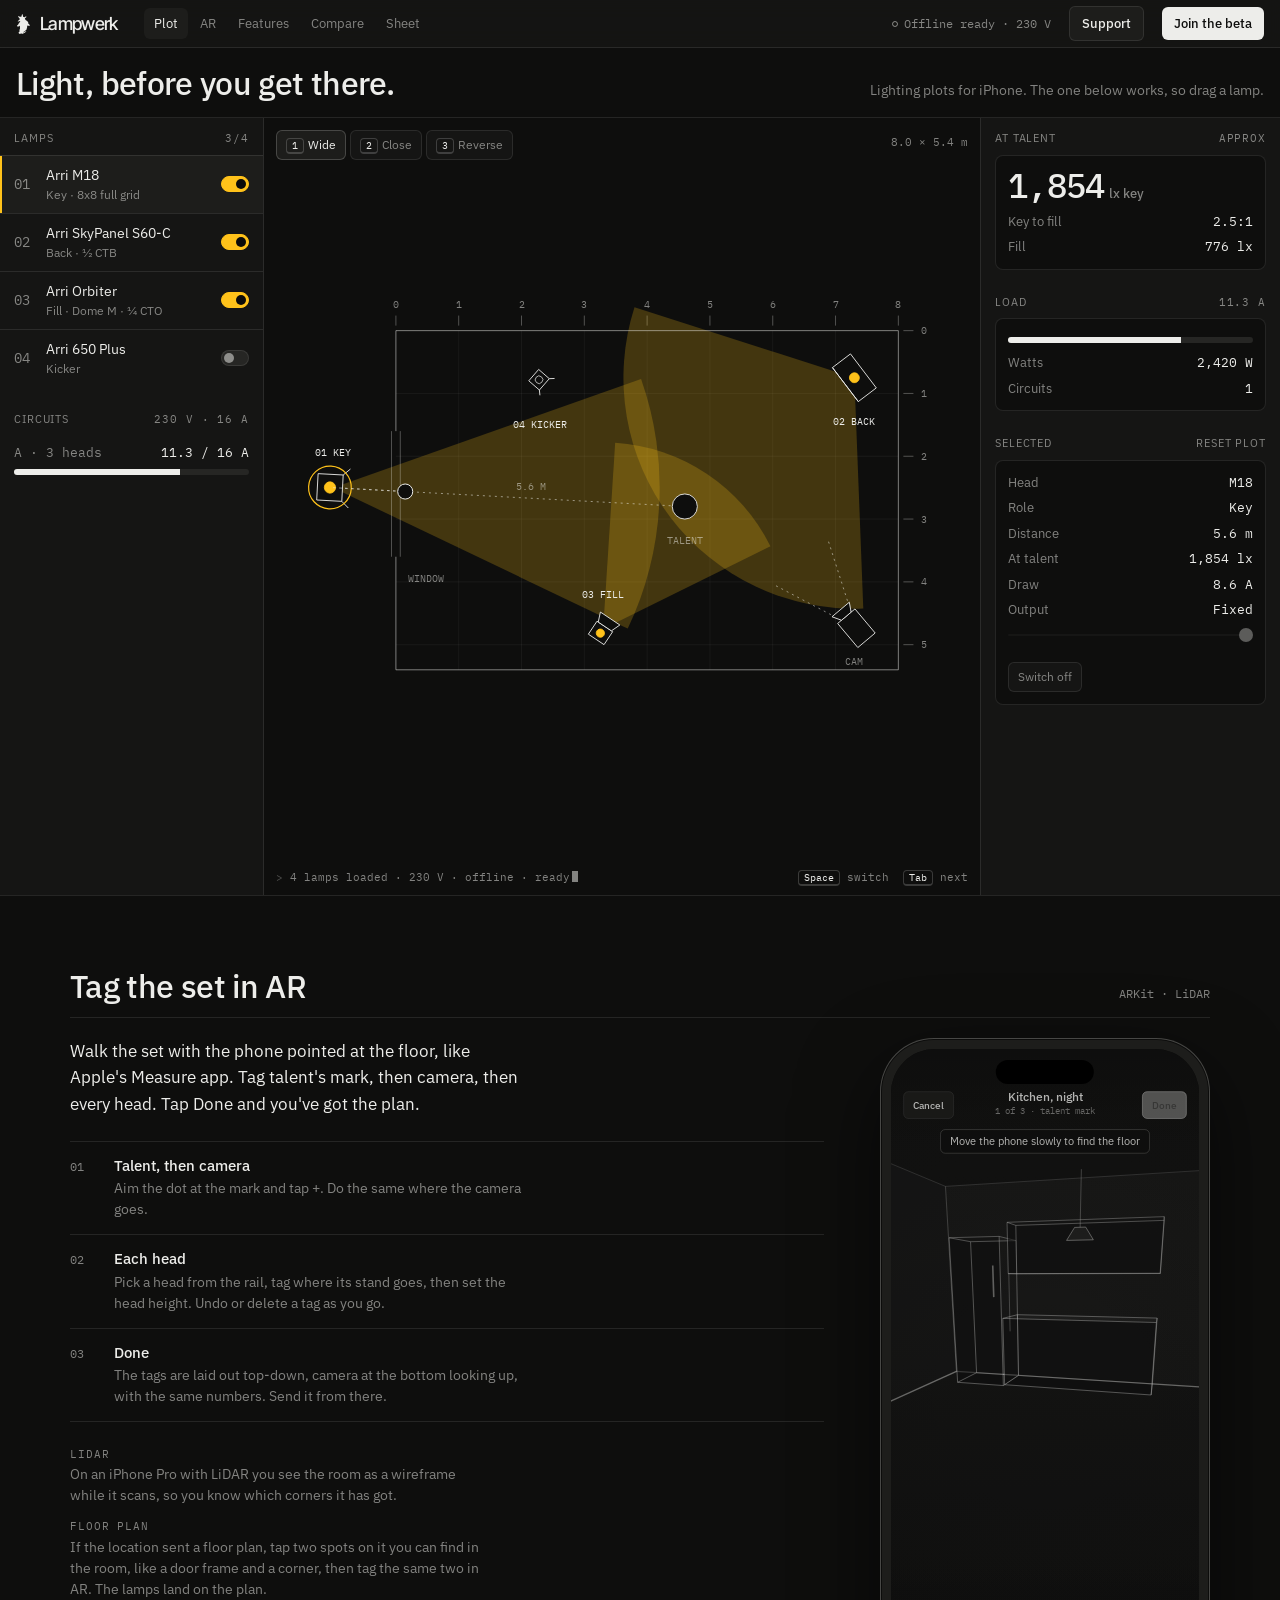
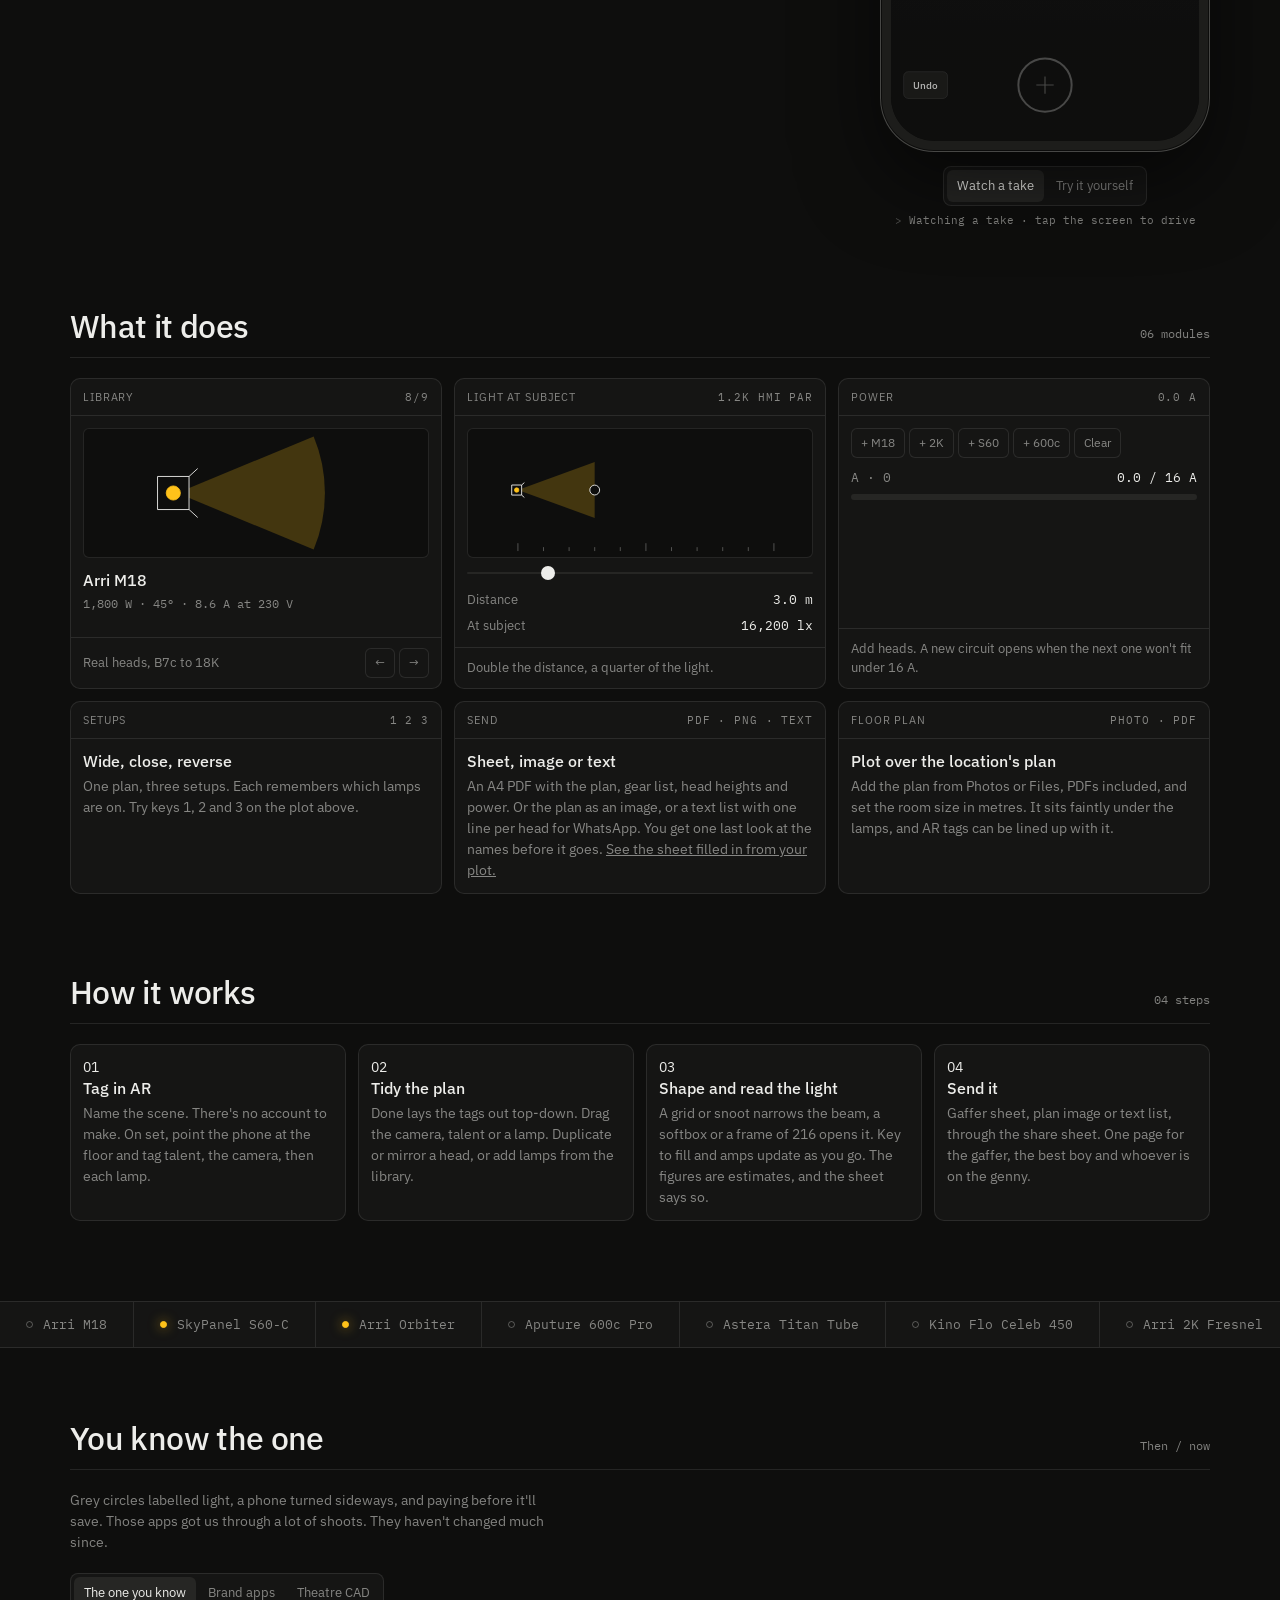
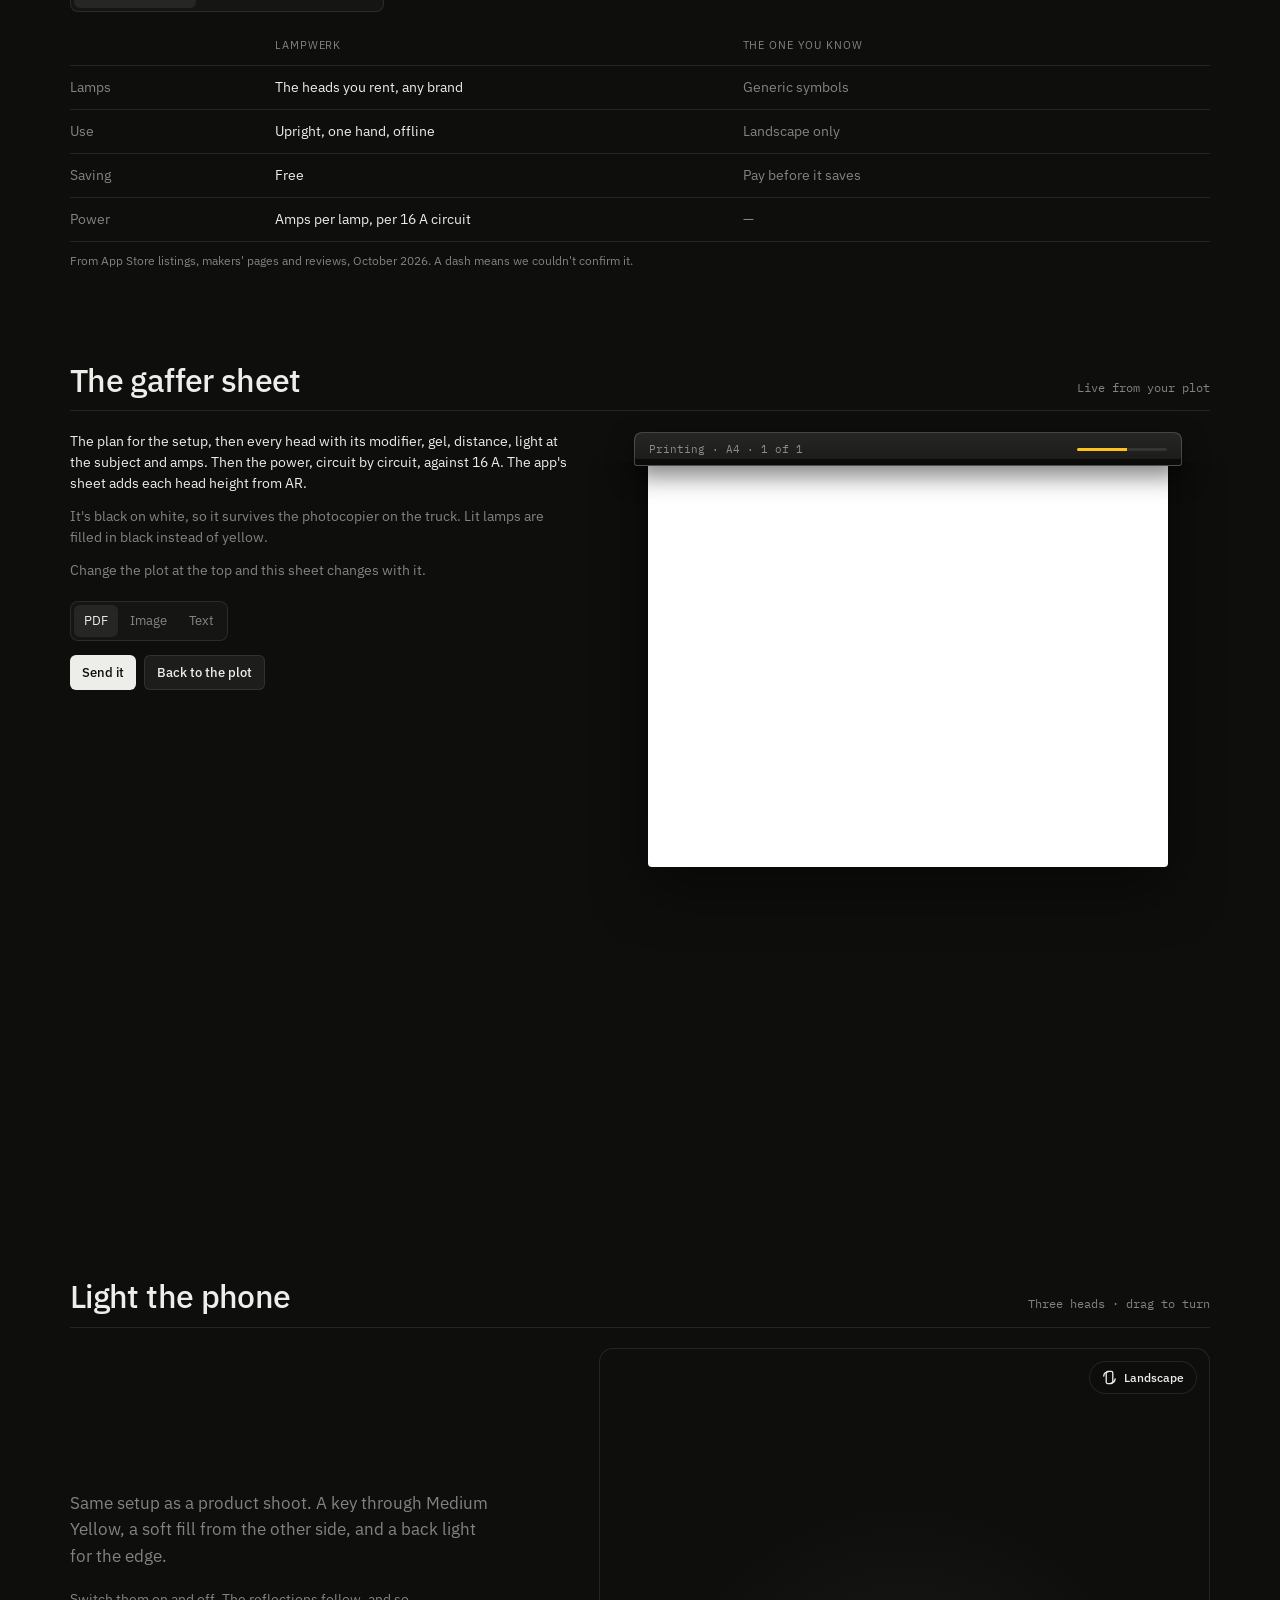
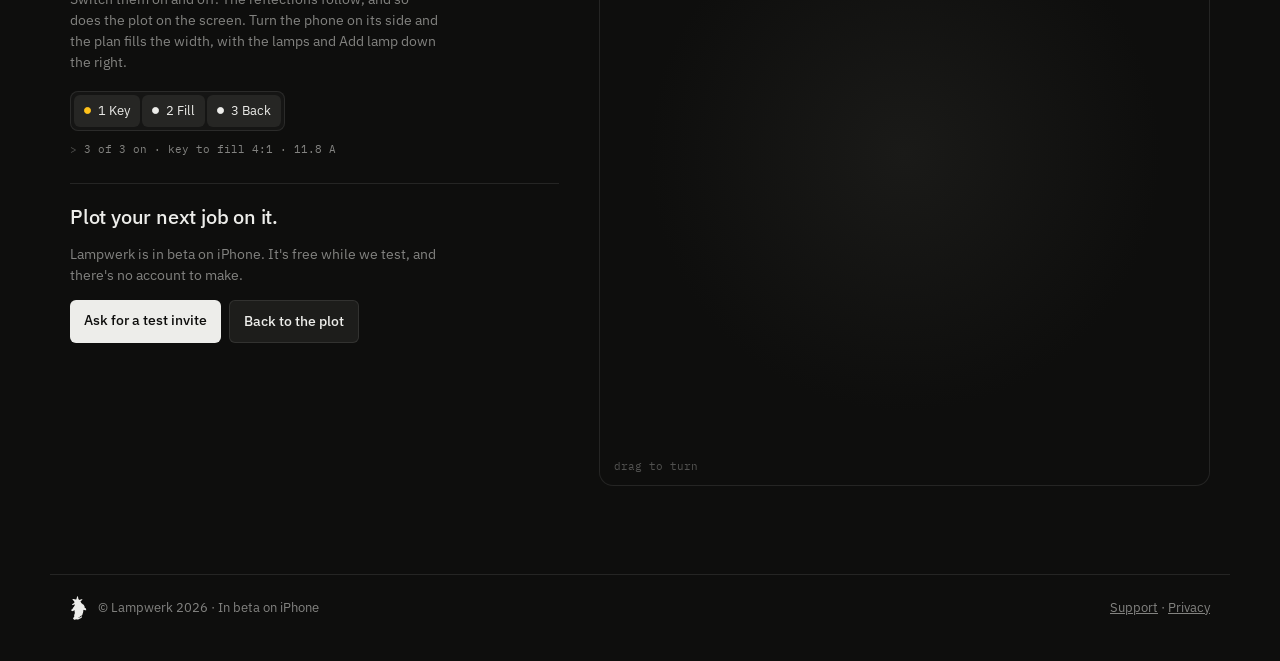
==== commit fcd92b65: "Mobile fixes, margin-only cable plot, landscape 3D phone Stacked panels no longer overlap the AR sec" ====
--- a/index.html
+++ b/index.html
@@ -208,8 +208,10 @@
   .phone canvas { border-radius: 13px; }
 }
 
+@media (max-width: 900px) { .stat { display: none; } }
+@media (max-width: 720px) { .tabs { display: none; } }
 @media (max-width: 1000px) {
-  .app { grid-template-columns: 1fr; height: auto; min-height: 0; }
+  .app { grid-template-columns: 1fr; height: auto; min-height: 0; max-height: none; }
   .canvas { height: min(68vh, 560px); height: min(68svh, 560px); order: -1; }
 }
 @media (max-width: 560px) { .canvas { height: min(54vh, 420px); height: min(54svh, 420px); }
@@ -252,6 +254,11 @@
 .ph-stage.held canvas { cursor: grabbing; }
 .ph-stage .hint { position: absolute; left: 14px; bottom: 12px; font: 400 11px var(--mono); color: var(--tf); pointer-events: none; transition: opacity .4s; }
 .ph-stage.held .hint { opacity: 0; }
+.ph-stage .turn { position: absolute; right: 12px; top: 12px; display: inline-flex; align-items: center; gap: 7px; padding: 8px 12px; border-radius: 999px; border: 1px solid var(--ln); background: rgba(14,14,13,.72); -webkit-backdrop-filter: blur(8px); backdrop-filter: blur(8px); color: var(--t); font: 500 12px var(--sans); cursor: pointer; }
+.ph-stage .turn svg { width: 15px; height: 15px; fill: none; stroke: currentColor; stroke-width: 1.3; stroke-linecap: round; transition: transform .5s var(--ease); }
+.ph-stage .turn[aria-pressed="true"] svg { transform: rotate(-90deg); }
+.ph-stage .turn[aria-pressed="true"] { border-color: rgba(255,194,26,.5); }
+.ph-stage.no3d .turn { display: none; }
 .ph-stage .fb { display: none; position: absolute; inset: 0; align-items: center; justify-content: center; color: var(--tm); font-size: 13px; }
 .ph-stage.no3d .fb { display: flex; }
 .ph-stage.no3d canvas, .ph-stage.no3d .hint { display: none; }
@@ -481,7 +488,7 @@
   <div class="endrow">
     <div class="endtext">
       <p class="lead">Same setup as a product shoot. A key through Medium Yellow, a soft fill from the other side, and a back light for the edge.</p>
-      <p>Switch them on and off. The reflections follow, and so does the plot on the screen.</p>
+      <p>Switch them on and off. The reflections follow, and so does the plot on the screen. Turn the phone on its side and the plan fills the width, with the lamps and Add lamp down the right.</p>
       <div class="segs" id="ph-lights" role="group" aria-label="Lights on the phone"><button type="button" data-l="key" aria-pressed="true"><i></i>1 Key</button><button type="button" data-l="fill" aria-pressed="true"><i></i>2 Fill</button><button type="button" data-l="back" aria-pressed="true"><i></i>3 Back</button></div>
       <p class="mono ph-log"><span id="ph-log" aria-live="polite"></span></p>
       <div class="endcta">
@@ -490,7 +497,7 @@
         <div class="row"><a class="btn" href="mailto:hello@eltio.studio?subject=Lampwerk%20beta">Ask for a test invite</a><a class="btn ghost" href="#plot">Back to the plot</a></div>
       </div>
     </div>
-    <div class="ph-stage" id="ph-stage"><canvas id="ph3" tabindex="0" role="img" aria-label="A 3D iPhone running Lampwerk, lit by a key, a fill and a back light. Drag or use the arrow keys to turn it."></canvas><span class="hint">drag to turn</span><div class="fb">Your browser can't show the 3D phone.</div></div>
+    <div class="ph-stage" id="ph-stage"><canvas id="ph3" tabindex="0" role="img" aria-label="A 3D iPhone running Lampwerk, lit by a key, a fill and a back light. Drag or use the arrow keys to turn it."></canvas><button type="button" class="turn" id="ph-turn" aria-pressed="false"><svg viewBox="0 0 16 16" aria-hidden="true"><rect x="4.5" y="1.5" width="7" height="13" rx="1.6"/><path d="M14 9.5a5 5 0 0 1-4.5 4.5M1.8 6.5A5 5 0 0 1 6.5 2"/></svg><span>Landscape</span></button><span class="hint">drag to turn</span><div class="fb">Your browser can't show the 3D phone.</div></div>
   </div>
 </section>
 
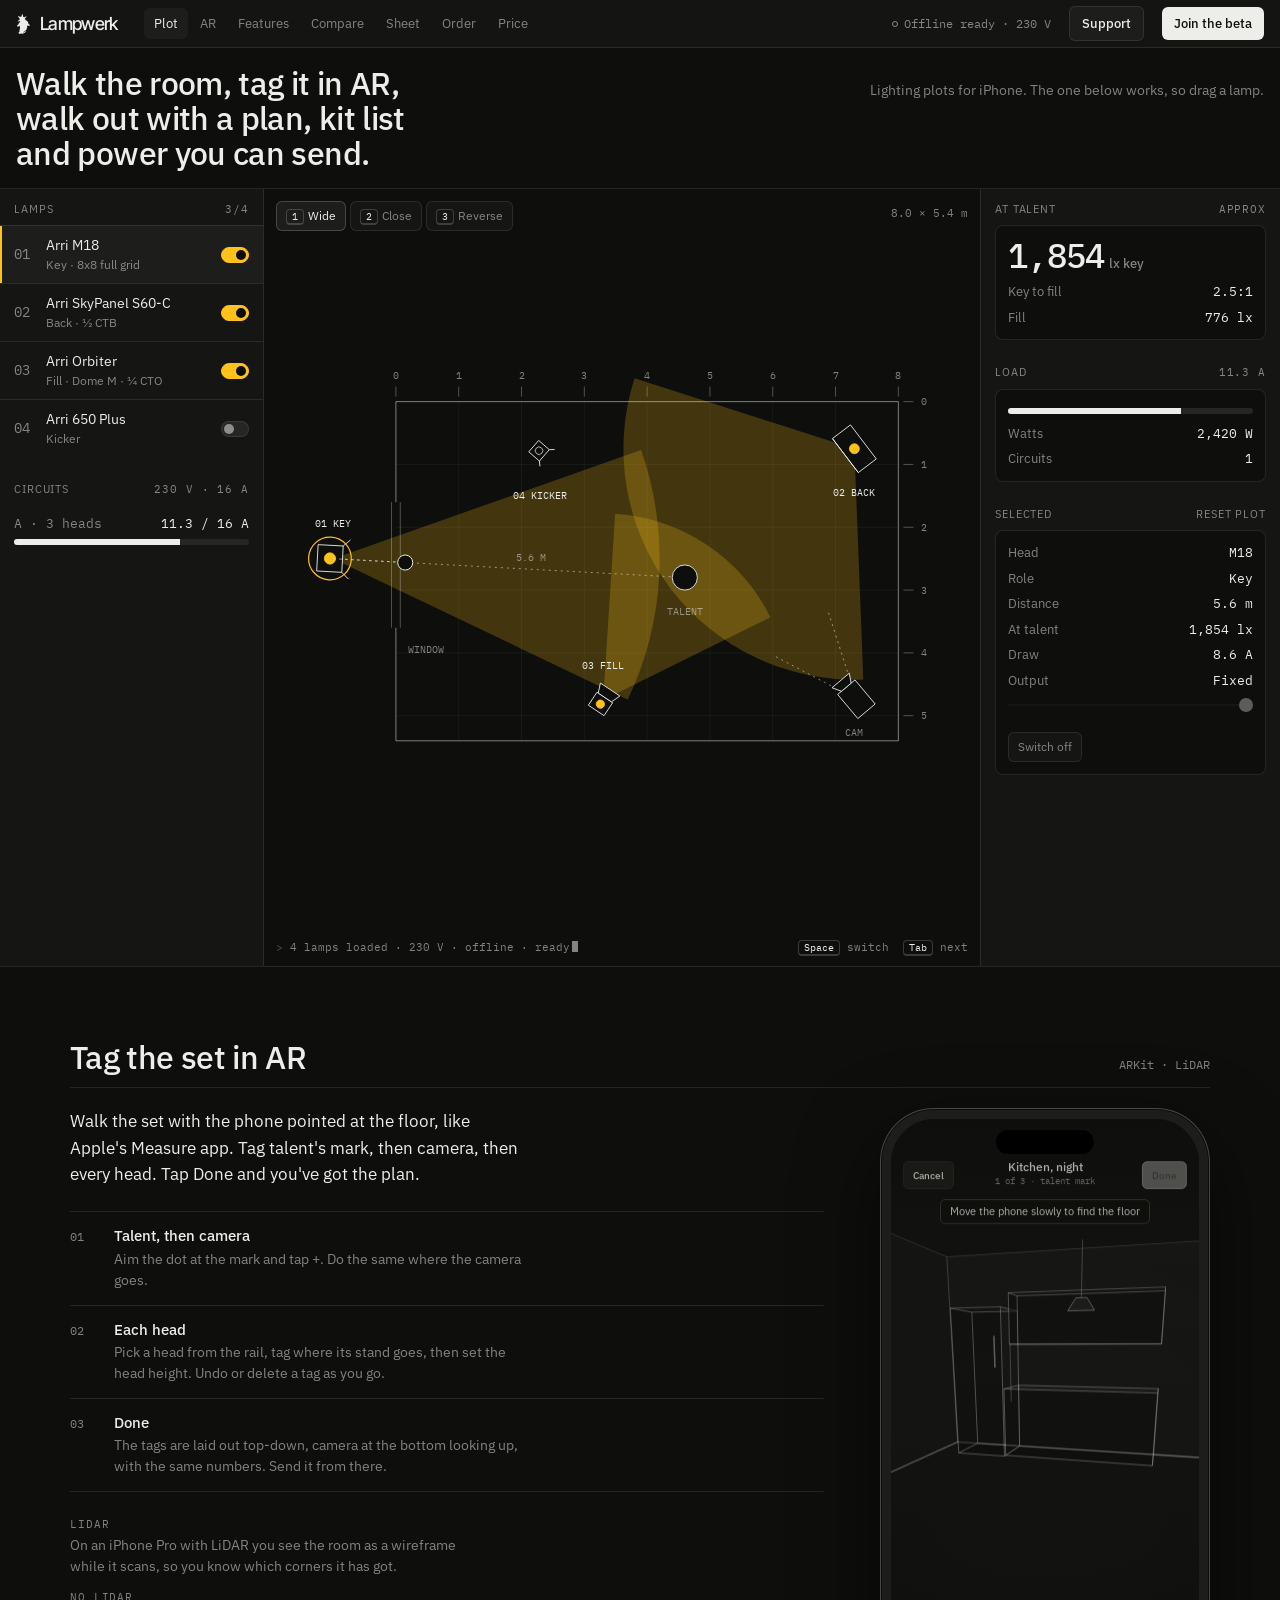
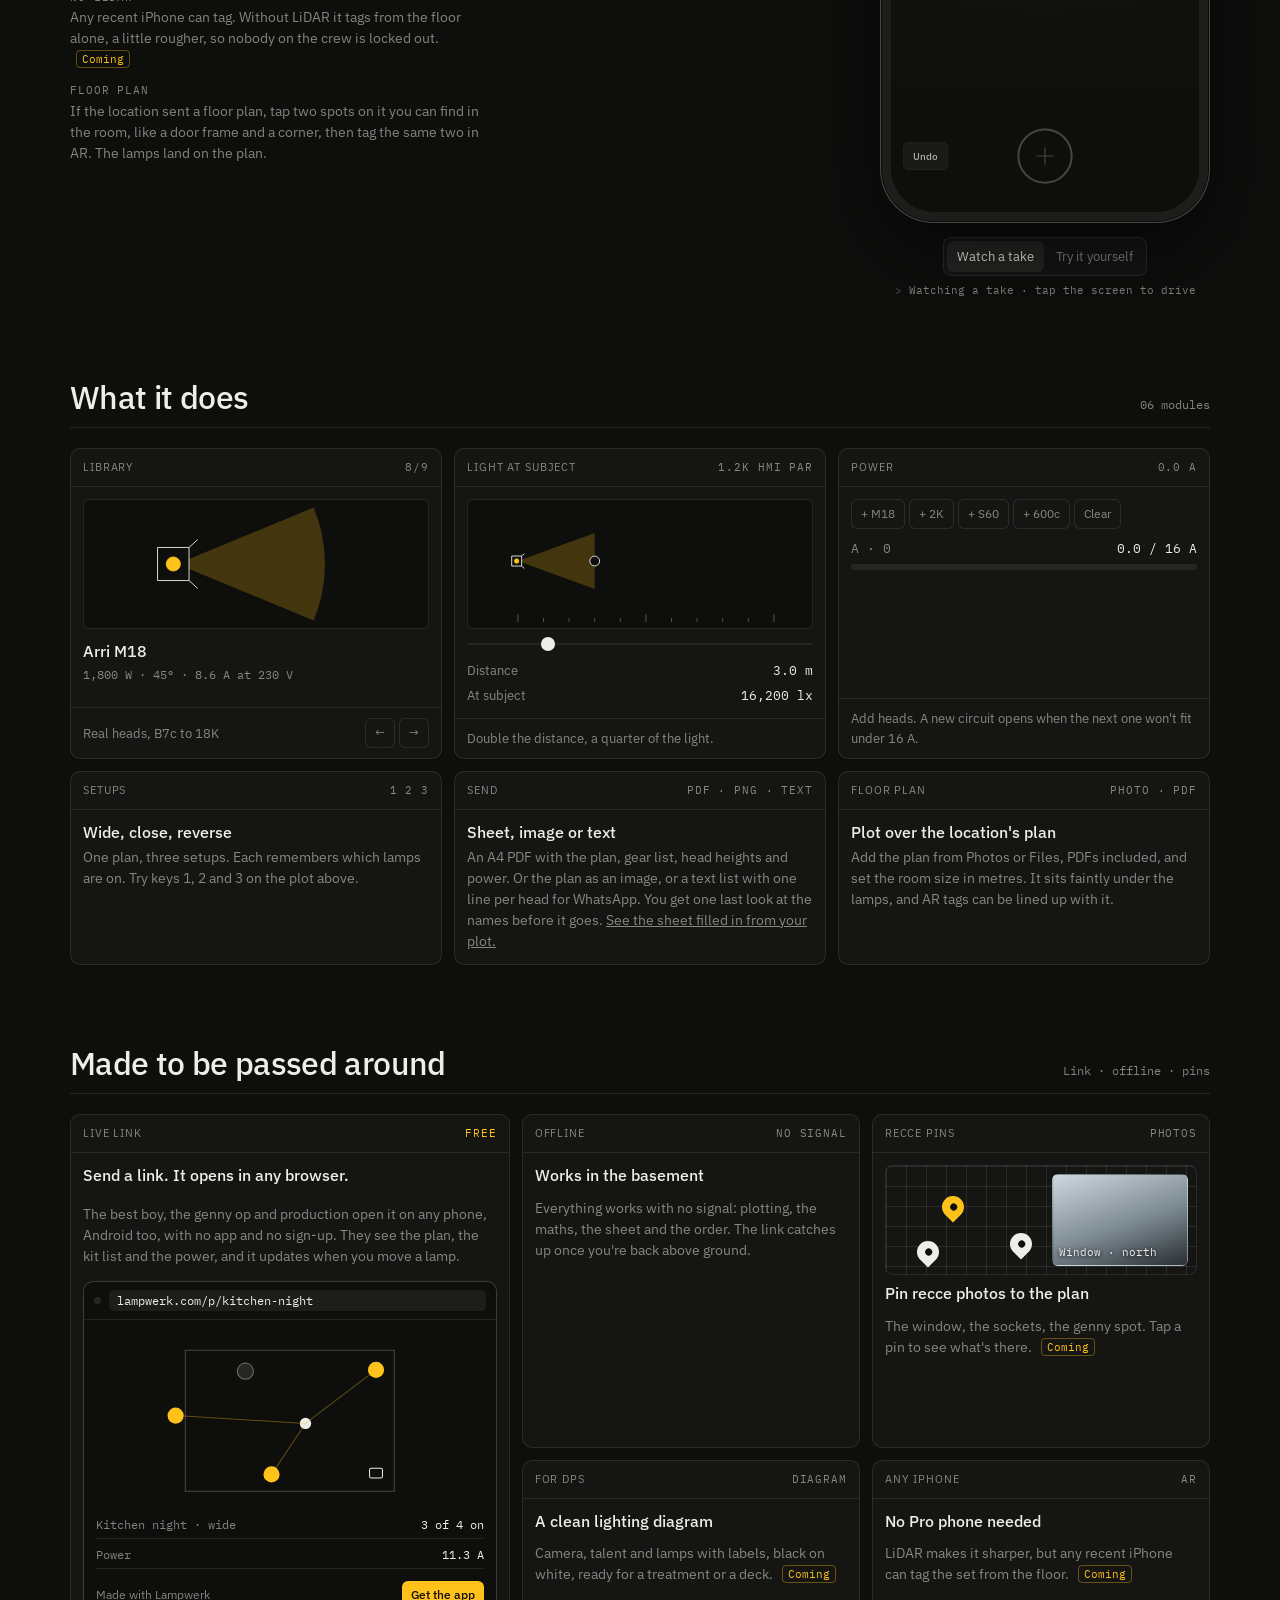
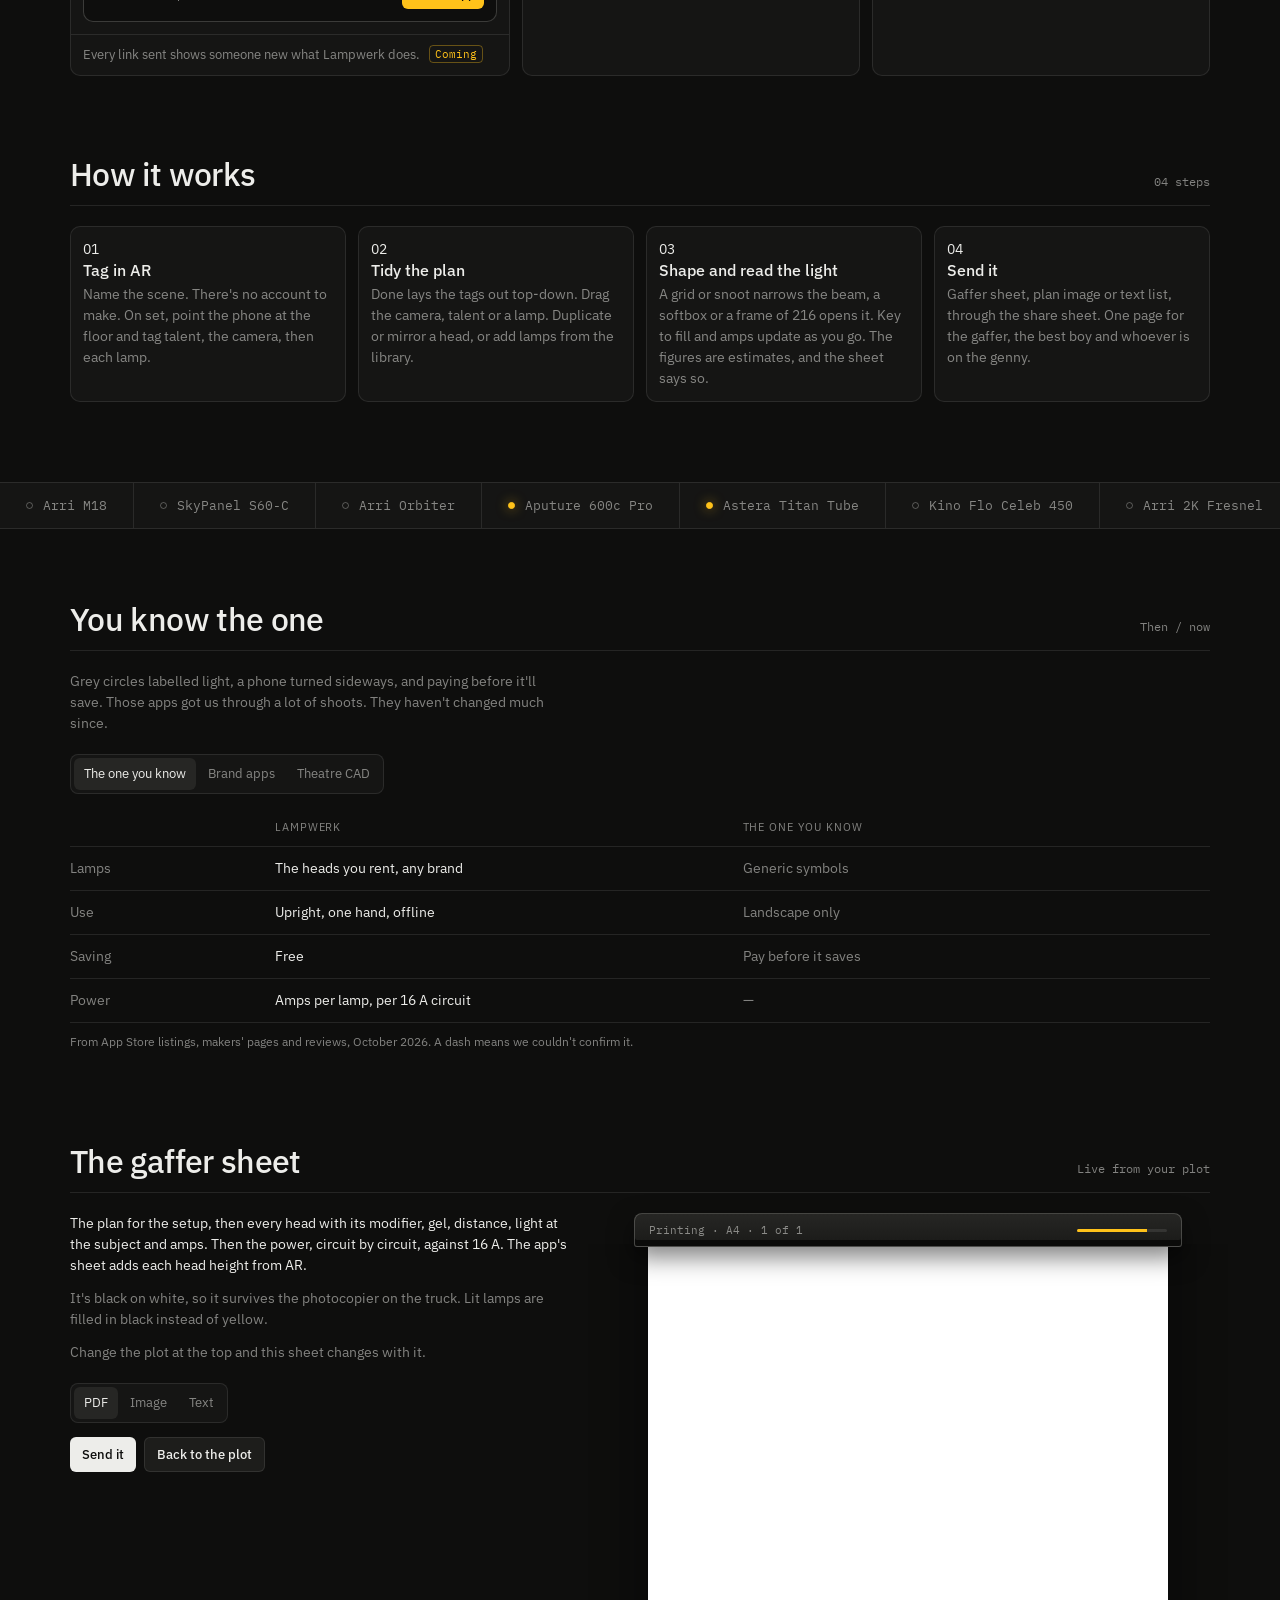
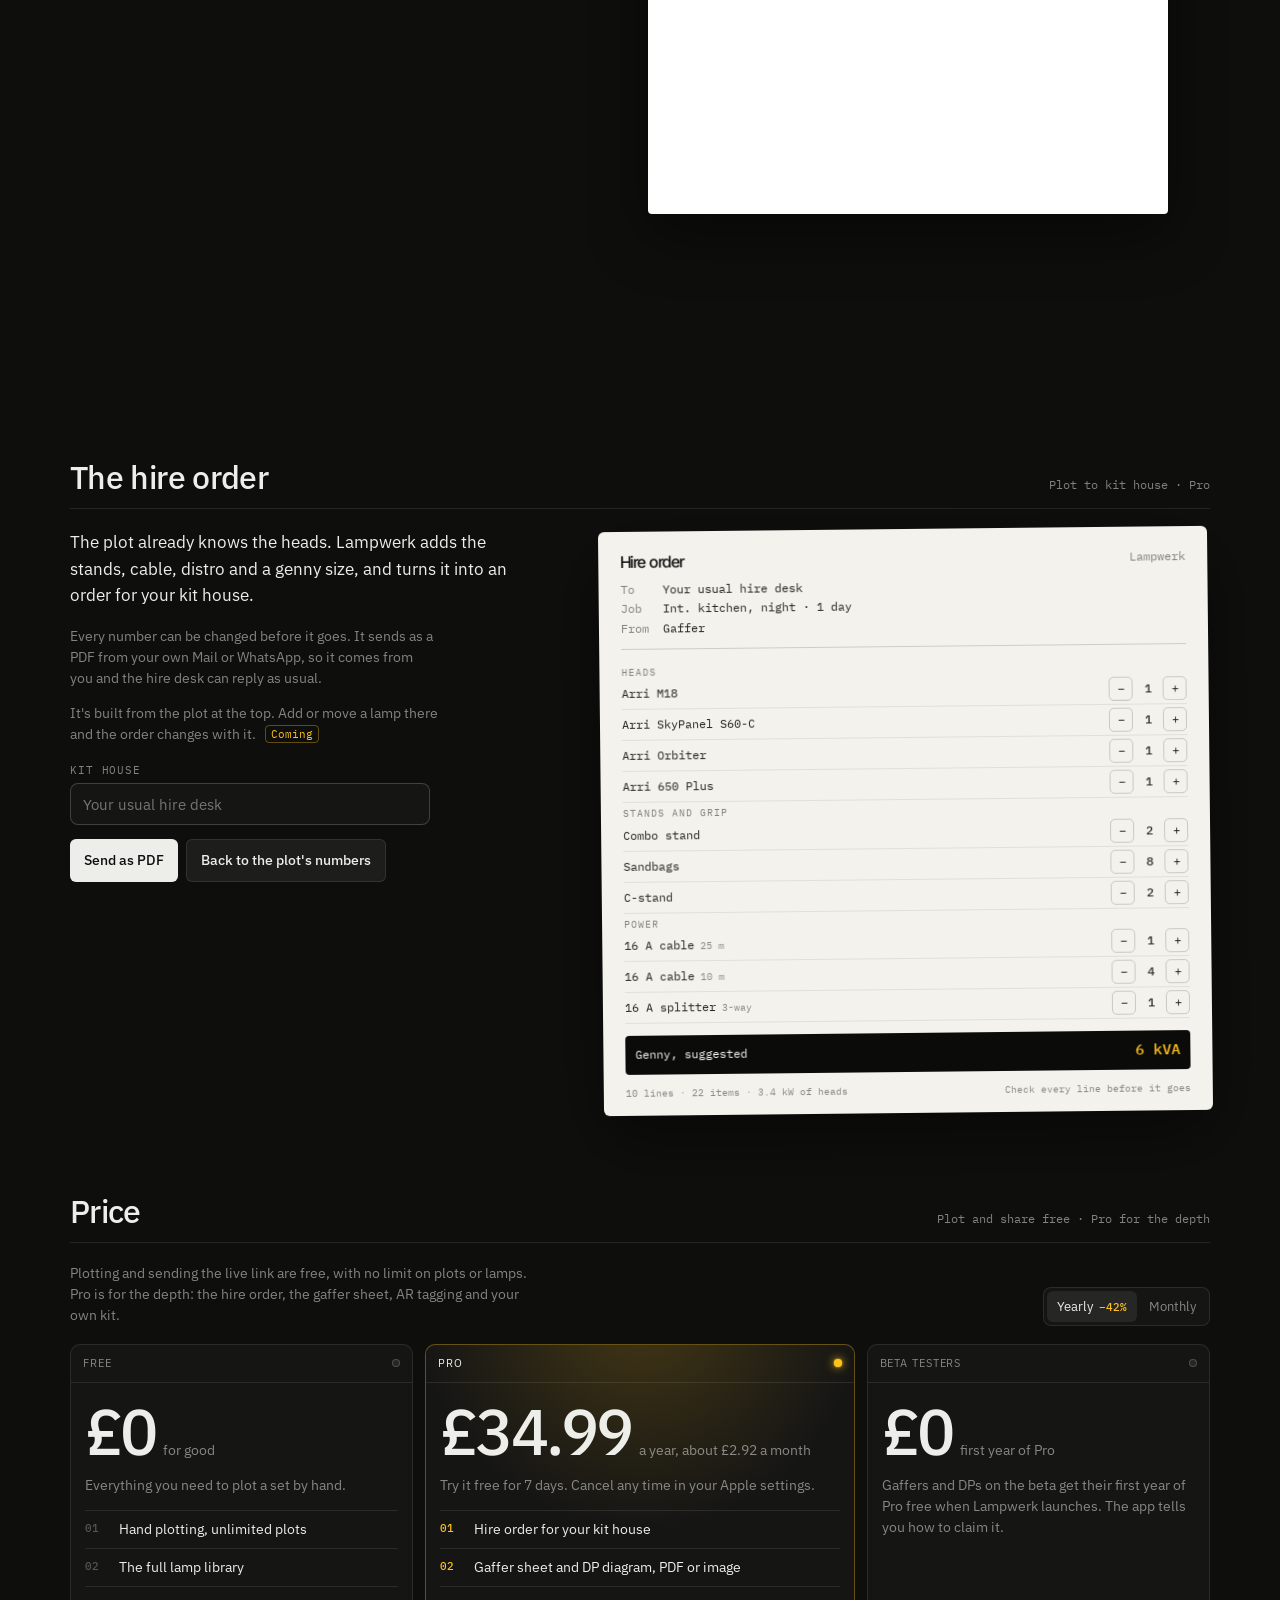
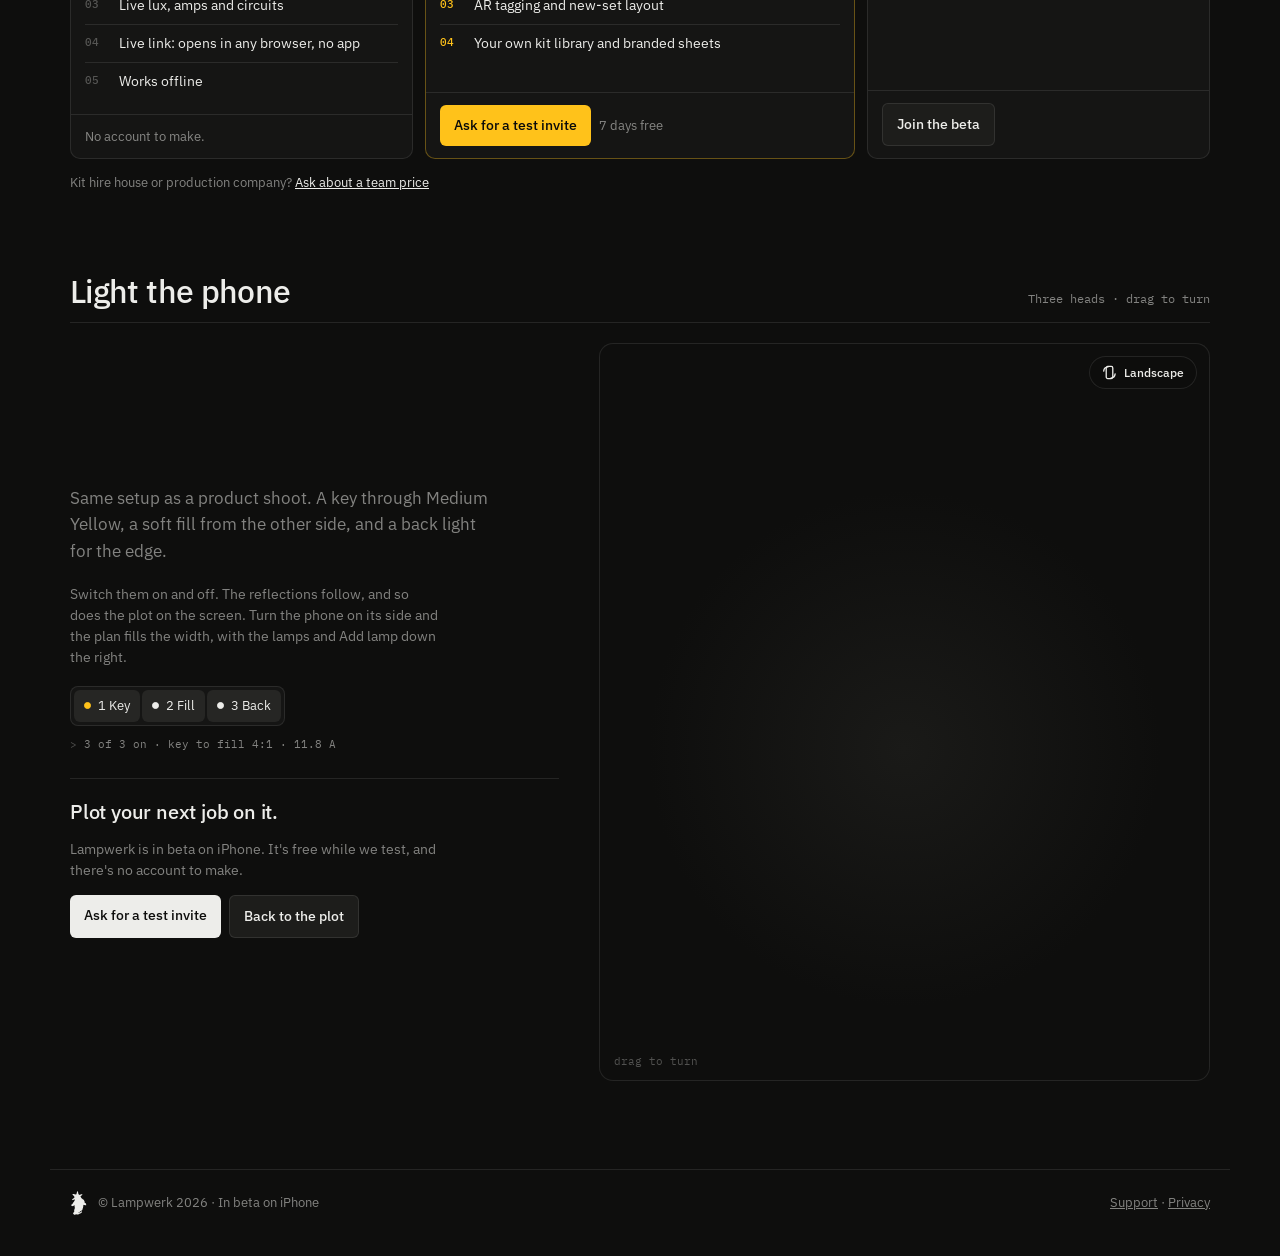
==== commit d843dfa5: "Hire order, free live link, passed-around features, pricing, new headline Co-Authored-By: Claude Opu" ====
--- a/index.html
+++ b/index.html
@@ -58,8 +58,8 @@
 .btn.ghost { background: var(--p2); color: var(--t); border: 1px solid var(--ln); }
 
 /* strip under the bar */
-.strip { display: flex; justify-content: space-between; align-items: baseline; gap: 16px; padding: 18px 16px 16px; border-bottom: 1px solid var(--ln); }
-.strip h1 { margin: 0; font: 500 clamp(22px, 2.6vw, 32px)/1.1 var(--sans); letter-spacing: -.02em; }
+.strip { display: flex; flex-wrap: wrap; justify-content: space-between; align-items: baseline; gap: 6px 24px; padding: 18px 16px 16px; border-bottom: 1px solid var(--ln); }
+.strip h1 { margin: 0; font: 500 clamp(22px, 2.6vw, 32px)/1.1 var(--sans); letter-spacing: -.02em; max-width: 30ch; text-wrap: balance; }
 .strip p { margin: 0; color: var(--tm); }
 
 /* the app */
@@ -209,7 +209,7 @@
 }
 
 @media (max-width: 900px) { .stat { display: none; } }
-@media (max-width: 720px) { .tabs { display: none; } }
+@media (max-width: 860px) { .tabs { display: none; } }
 @media (max-width: 1000px) {
   .app { grid-template-columns: 1fr; height: auto; min-height: 0; max-height: none; }
   .canvas { height: min(68vh, 560px); height: min(68svh, 560px); order: -1; }
@@ -337,6 +337,91 @@
 .sh-toast::before { content: "> "; color: var(--gel); }
 #sh-send:disabled { opacity: .5; }
 @media (max-width: 560px) { .slot { margin: 0 -6px; } .stamp { right: 12px; bottom: 40px; font-size: 9px; } .tk-track span { padding: 12px 18px; font-size: 12px; } }
+/* ---------- passed around ---------- */
+.soon { font: 400 11px var(--mono); font-style: normal; color: var(--gel); border: 1px solid rgba(255,194,26,.35); border-radius: 4px; padding: 1px 5px; margin-left: 6px; white-space: nowrap; vertical-align: 1px; }
+.pass { display: grid; grid-template-columns: 1.3fr 1fr 1fr; gap: 12px; }
+.pass .panel .bd { display: grid; gap: 8px; align-content: start; }
+.pass .big { grid-row: span 2; }
+.pass .big .bd { gap: 14px; }
+.link-demo { border: 1px solid var(--ln2); border-radius: 10px; overflow: hidden; background: var(--p0); }
+.link-demo .bar { display: flex; align-items: center; gap: 8px; padding: 8px 10px; border-bottom: 1px solid var(--ln); font: 400 12px var(--mono); color: var(--tm); }
+.link-demo .bar i { width: 7px; height: 7px; border-radius: 50%; background: var(--p3); }
+.link-demo .bar b { font-weight: 400; color: var(--t); background: var(--p2); border-radius: 5px; padding: 3px 8px; flex: 1; min-width: 0; overflow: hidden; text-overflow: ellipsis; white-space: nowrap; }
+.link-demo .pg { padding: 12px; display: grid; gap: 8px; }
+.link-demo .row { display: flex; justify-content: space-between; gap: 10px; font: 400 12px var(--mono); color: var(--tm); border-bottom: 1px solid var(--ln); padding-bottom: 6px; }
+.link-demo .row span:last-child { color: var(--t); }
+.link-demo .made { display: flex; justify-content: space-between; align-items: center; gap: 10px; font-size: 12px; color: var(--tm); padding-top: 4px; }
+.link-demo .made a { color: #0B0B0A; background: var(--gel); border-radius: 6px; padding: 5px 9px; text-decoration: none; font-weight: 500; }
+.link-demo svg { width: 100%; height: auto; display: block; }
+.pin-demo { position: relative; border: 1px solid var(--ln); border-radius: 8px; height: 110px; background: linear-gradient(var(--ln) 1px, transparent 1px) 0 0 / 20px 20px, linear-gradient(90deg, var(--ln) 1px, transparent 1px) 0 0 / 20px 20px; overflow: hidden; }
+.pin-demo .pn { position: absolute; width: 22px; height: 22px; border-radius: 50% 50% 50% 0; transform: rotate(-45deg); background: var(--t); display: grid; place-items: center; cursor: pointer; border: 0; padding: 0; }
+.pin-demo .pn::after { content: ""; width: 7px; height: 7px; border-radius: 50%; background: var(--p0); }
+.pin-demo .pn[aria-pressed="true"] { background: var(--gel); }
+.pin-demo .ph2 { position: absolute; right: 8px; top: 8px; bottom: 8px; width: 44%; border-radius: 6px; background: var(--p2) center / cover; border: 1px solid var(--ln2); display: flex; align-items: end; padding: 6px; font: 400 11px var(--mono); color: var(--t); text-shadow: 0 1px 4px #000; transition: opacity .3s; }
+@media (max-width: 1000px) { .pass { grid-template-columns: 1fr 1fr; } .pass .big { grid-column: 1 / -1; grid-row: auto; } }
+@media (max-width: 560px) { .pass { grid-template-columns: 1fr; } }
+
+/* ---------- hire order ---------- */
+.orow { display: grid; grid-template-columns: minmax(0, .9fr) minmax(0, 1.1fr); gap: 32px; align-items: start; }
+.otext .lead { font-size: 17px; line-height: 1.55; margin: 0 0 18px; color: var(--t); max-width: 44ch; }
+.otext p { color: var(--tm); max-width: 46ch; }
+.otext .to { display: grid; gap: 6px; margin: 18px 0 14px; max-width: 360px; }
+.otext .to label { font: 400 11px var(--mono); letter-spacing: .08em; text-transform: uppercase; color: var(--tm); }
+.otext .to input { all: unset; box-sizing: border-box; height: 42px; padding: 0 12px; border: 1px solid var(--ln2); border-radius: 8px; background: var(--p1); color: var(--t); font-size: 15px; }
+.otext .to input:focus-visible { border-color: var(--gel); }
+.order { background: #F4F2EC; color: rgba(11,11,10,.88); border-radius: 6px; padding: 22px 22px 16px; display: grid; gap: 12px; font: 400 12px/1.35 var(--mono); box-shadow: 0 24px 70px rgba(0,0,0,.5); transform: rotate(-.6deg); }
+.order .hdr { display: flex; justify-content: space-between; align-items: start; gap: 12px; }
+.order .hdr .wm { font-size: 16px; color: #0B0B0A; }
+.order .m { color: rgba(11,11,10,.48); }
+.order .meta { display: grid; grid-template-columns: auto 1fr; gap: 3px 14px; }
+.order hr { border: 0; height: 1px; background: rgba(11,11,10,.16); margin: 0; }
+.order .grp { font-size: 10px; letter-spacing: .1em; color: rgba(11,11,10,.48); margin-top: 4px; }
+.order .ln { display: grid; grid-template-columns: 1fr auto; align-items: center; gap: 10px; padding: 3px 0; border-bottom: 1px solid rgba(11,11,10,.08); }
+.order .ln .nm small { color: rgba(11,11,10,.45); margin-left: 6px; }
+.order .q { display: inline-flex; align-items: center; gap: 2px; }
+.order .q button { width: 24px; height: 24px; border-radius: 5px; border: 1px solid rgba(11,11,10,.18); background: transparent; color: inherit; font: inherit; cursor: pointer; padding: 0; line-height: 1; }
+.order .q button:hover { background: rgba(11,11,10,.06); }
+.order .q b { font-weight: 500; min-width: 26px; text-align: center; font-variant-numeric: tabular-nums; }
+.order .q b.bump { animation: bump .35s; }
+@keyframes bump { 40% { transform: scale(1.35); } }
+.order .gen { display: flex; justify-content: space-between; align-items: center; gap: 10px; background: #0B0B0A; color: #F4F2EC; border-radius: 4px; padding: 9px 10px; }
+.order .gen b { font-weight: 500; color: var(--gel); font-size: 15px; }
+.order .foot2 { display: flex; justify-content: space-between; gap: 10px; font-size: 10px; color: rgba(11,11,10,.45); }
+.o-toast { min-height: 1.4em; color: var(--gel); font-size: 12px; }
+@media (max-width: 900px) { .orow { grid-template-columns: 1fr; } .order { transform: none; } }
+@media (max-width: 420px) { .order { padding: 16px 14px 12px; font-size: 11px; } }
+
+/* ---------- price ---------- */
+.pr-top { display: flex; justify-content: space-between; align-items: end; gap: 16px; flex-wrap: wrap; margin-bottom: 18px; }
+.pr-top .lead { max-width: 34em; margin: 0; color: var(--tm); }
+.pr-top .segs { margin: 0; }
+.pr-top .segs small { color: var(--gel); margin-left: 6px; font: 500 11px var(--mono); }
+.tiers { display: grid; grid-template-columns: 1fr 1.25fr 1fr; gap: 12px; align-items: stretch; }
+.tier { position: relative; background: var(--p1); border: 1px solid var(--ln); border-radius: 10px; display: flex; flex-direction: column; min-width: 0; overflow: hidden; }
+.tier .hd { display: flex; justify-content: space-between; align-items: center; padding: 10px 12px; border-bottom: 1px solid var(--ln); font-size: 11px; letter-spacing: .08em; text-transform: uppercase; color: var(--tm); }
+.tier .hd .led { width: 8px; height: 8px; border-radius: 50%; background: var(--p3); box-shadow: inset 0 0 0 1px var(--ln2); }
+.tier .bd { padding: 18px 14px 14px; display: grid; gap: 14px; flex: 1; align-content: start; position: relative; z-index: 1; }
+.tier .amt { display: flex; align-items: baseline; gap: 8px; flex-wrap: wrap; }
+.tier .amt b { font: 500 clamp(44px, 9vw, 64px)/.95 var(--sans); letter-spacing: -.045em; font-variant-numeric: tabular-nums; }
+.tier .amt > span { color: var(--tm); font-size: 14px; }
+.tier .note { margin: 0; color: var(--tm); font-size: 14px; line-height: 1.5; }
+.tier ul { list-style: none; margin: 0; padding: 0; }
+.tier li { display: grid; grid-template-columns: 26px 1fr; gap: 8px; padding: 9px 0; border-top: 1px solid var(--ln); font-size: 14px; line-height: 1.35; }
+.tier li .n { font: 500 11px/1.6 var(--mono); color: var(--tf); }
+.tier .ft { padding: 12px 14px; border-top: 1px solid var(--ln); display: flex; gap: 8px; flex-wrap: wrap; align-items: center; color: var(--tm); font-size: 13px; position: relative; z-index: 1; }
+.tier .ft .btn { padding: 10px 14px; font-size: 14px; }
+.tier.pro { border-color: rgba(255,194,26,.35); }
+.tier.pro .hd { color: var(--t); }
+.tier.pro .hd .led { background: var(--gel); box-shadow: 0 0 10px var(--gel), 0 0 2px var(--gel); }
+.tier.pro li .n { color: var(--gel); }
+.tier.pro .btn { background: var(--gel); color: #0B0B0A; }
+.tier.pro::before { content: ""; position: absolute; left: 50%; top: -40px; width: 140%; height: 120%; transform: translateX(-50%); background: radial-gradient(50% 60% at 50% 0%, rgba(255,194,26,.2), rgba(255,194,26,.05) 55%, rgba(255,194,26,0) 75%); opacity: .55; transition: opacity .6s var(--ease); pointer-events: none; }
+.tier.pro.lit::before { opacity: 1; }
+.tier .amt b .ct { display: inline-block; transition: opacity .25s, transform .35s var(--ease); }
+.tier .amt b .ct.sw { opacity: 0; transform: translateY(-6px); }
+.pr-small { display: flex; flex-wrap: wrap; gap: 8px 24px; margin-top: 14px; color: var(--tm); font-size: 13px; }
+.pr-small a { color: var(--t); }
+@media (max-width: 900px) { .tiers { grid-template-columns: 1fr; } .tier.pro { order: -1; } }
 @media (prefers-reduced-motion: reduce) { *, *::before, *::after { animation: none !important; transition: none !important; } html { scroll-behavior: auto; } .paper .rv { opacity: 1; transform: none; } .draw use { stroke-dashoffset: 0; } }
 </style>
 
@@ -350,7 +435,7 @@
 
 <header class="top">
   <a class="brand" href="#plot" aria-label="Lampwerk"><svg class="mark" style="height:22px;width:14.8px;color:var(--t)" viewBox="0 0 648 960" aria-hidden="true"><use href="#mark"/></svg><span class="wm">Lampwerk</span></a>
-  <nav class="tabs" id="tabs"><a href="#plot" class="cur">Plot</a><a href="#ar">AR</a><a href="#features">Features</a><a href="#compare">Compare</a><a href="#sheet">Sheet</a></nav>
+  <nav class="tabs" id="tabs"><a href="#plot" class="cur">Plot</a><a href="#ar">AR</a><a href="#features">Features</a><a href="#compare">Compare</a><a href="#sheet">Sheet</a><a href="#order">Order</a><a href="#price">Price</a></nav>
   <span class="sp"></span>
   <span class="stat mono"><i></i>Offline ready · 230 V</span>
   <a class="btn ghost" href="support/">Support</a>
@@ -358,7 +443,7 @@
 </header>
 
 <div class="strip" id="plot">
-  <h1>Light, before you get there.</h1>
+  <h1>Walk the room, tag it in AR, walk out with a plan, kit list and power you can send.</h1>
   <p>Lighting plots for iPhone. The one below works, so drag a lamp.</p>
 </div>
 
@@ -397,6 +482,7 @@
       </ol>
       <div class="arnotes">
         <p><span class="mono tm">LiDAR</span>On an iPhone Pro with LiDAR you see the room as a wireframe while it scans, so you know which corners it has got.</p>
+        <p><span class="mono tm">No LiDAR</span>Any recent iPhone can tag. Without LiDAR it tags from the floor alone, a little rougher, so nobody on the crew is locked out. <em class="soon">Coming</em></p>
         <p><span class="mono tm">Floor plan</span>If the location sent a floor plan, tap two spots on it you can find in the room, like a door frame and a corner, then tag the same two in AR. The lamps land on the plan.</p>
       </div>
     </div>
@@ -429,6 +515,36 @@
       <div class="bd"><h3>Sheet, image or text</h3><p>An A4 PDF with the plan, gear list, head heights and power. Or the plan as an image, or a text list with one line per head for WhatsApp. You get one last look at the names before it goes. <a href="#sheet">See the sheet filled in from your plot.</a></p></div></div>
     <div class="panel"><div class="hd"><span>Floor plan</span><span class="mono">Photo · PDF</span></div>
       <div class="bd"><h3>Plot over the location's plan</h3><p>Add the plan from Photos or Files, PDFs included, and set the room size in metres. It sits faintly under the lamps, and AR tags can be lined up with it.</p></div></div>
+  </div>
+</section>
+
+<section class="sec" id="pass">
+  <div class="sh"><h2>Made to be passed around</h2><span class="tag">Link · offline · pins</span></div>
+  <div class="pass">
+    <div class="panel big"><div class="hd"><span>Live link</span><span class="mono" style="color:var(--gel)">Free</span></div>
+      <div class="bd">
+        <h3>Send a link. It opens in any browser.</h3>
+        <p>The best boy, the genny op and production open it on any phone, Android too, with no app and no sign-up. They see the plan, the kit list and the power, and it updates when you move a lamp.</p>
+        <div class="link-demo" aria-hidden="true">
+          <div class="bar"><i></i><b>lampwerk.com/p/kitchen-night</b></div>
+          <div class="pg">
+            <svg id="lk-plan" viewBox="0 0 240 110"></svg>
+            <div class="row"><span>Kitchen night · wide</span><span id="lk-on">3 of 4 on</span></div>
+            <div class="row"><span>Power</span><span id="lk-pw">0.0 A</span></div>
+            <div class="made"><span>Made with Lampwerk</span><a href="#price" tabindex="-1">Get the app</a></div>
+          </div>
+        </div>
+      </div>
+      <div class="ft">Every link sent shows someone new what Lampwerk does. <em class="soon">Coming</em></div></div>
+    <div class="panel"><div class="hd"><span>Offline</span><span class="mono">No signal</span></div>
+      <div class="bd"><h3>Works in the basement</h3><p>Everything works with no signal: plotting, the maths, the sheet and the order. The link catches up once you're back above ground.</p></div></div>
+    <div class="panel"><div class="hd"><span>Recce pins</span><span class="mono">Photos</span></div>
+      <div class="bd"><div class="pin-demo" id="pins"><button type="button" class="pn" style="left:18%;top:28%" data-c="Window · north" data-bg="linear-gradient(160deg,#cfd8de,#7d8a93 55%,#2a2f33)" aria-pressed="true" aria-label="Window pin"></button><button type="button" class="pn" style="left:40%;top:62%" data-c="16 A socket" data-bg="radial-gradient(circle at 50% 45%,#e9e6dc 0 14%,#8f8b80 15% 22%,#3a3833 23%)" aria-pressed="false" aria-label="Socket pin"></button><button type="button" class="pn" style="left:10%;top:70%" data-c="Genny spot · yard" data-bg="linear-gradient(180deg,#9aa39a,#59624f 60%,#2d3128)" aria-pressed="false" aria-label="Genny spot pin"></button><div class="ph2" id="pin-ph" style="background-image:linear-gradient(160deg,#cfd8de,#7d8a93 55%,#2a2f33)">Window · north</div></div>
+        <h3>Pin recce photos to the plan</h3><p>The window, the sockets, the genny spot. Tap a pin to see what's there. <em class="soon">Coming</em></p></div></div>
+    <div class="panel"><div class="hd"><span>For DPs</span><span class="mono">Diagram</span></div>
+      <div class="bd"><h3>A clean lighting diagram</h3><p>Camera, talent and lamps with labels, black on white, ready for a treatment or a deck. <em class="soon">Coming</em></p></div></div>
+    <div class="panel"><div class="hd"><span>Any iPhone</span><span class="mono">AR</span></div>
+      <div class="bd"><h3>No Pro phone needed</h3><p>LiDAR makes it sharper, but any recent iPhone can tag the set from the floor. <em class="soon">Coming</em></p></div></div>
   </div>
 </section>
 
@@ -481,6 +597,76 @@
       </div>
     </div>
   </div>
+</section>
+
+<section class="sec" id="order">
+  <div class="sh"><h2>The hire order</h2><span class="tag">Plot to kit house · Pro</span></div>
+  <div class="orow">
+    <div class="otext">
+      <p class="lead">The plot already knows the heads. Lampwerk adds the stands, cable, distro and a genny size, and turns it into an order for your kit house.</p>
+      <p>Every number can be changed before it goes. It sends as a PDF from your own Mail or WhatsApp, so it comes from you and the hire desk can reply as usual.</p>
+      <p>It's built from the plot at the top. Add or move a lamp there and the order changes with it. <em class="soon">Coming</em></p>
+      <div class="to"><label for="o-to">Kit house</label><input id="o-to" type="text" placeholder="Your usual hire desk" autocomplete="off" maxlength="40"></div>
+      <div style="display:flex;gap:8px;flex-wrap:wrap"><button type="button" class="btn" id="o-send" style="padding:10px 14px;font-size:14px">Send as PDF</button><button type="button" class="btn ghost" id="o-reset" style="padding:10px 14px;font-size:14px">Back to the plot's numbers</button></div>
+      <p class="mono o-toast" id="o-toast" aria-live="polite"></p>
+    </div>
+    <div class="order" id="order-doc">
+      <div class="hdr"><span class="wm">Hire order</span><span class="m">Lampwerk</span></div>
+      <div class="meta"><span class="m">To</span><span id="o-to-v">Your usual hire desk</span><span class="m">Job</span><span>Int. kitchen, night · 1 day</span><span class="m">From</span><span>Gaffer</span></div>
+      <hr>
+      <div id="o-lines"></div>
+      <div class="gen"><span>Genny, suggested</span><b id="o-gen">— kVA</b></div>
+      <div class="foot2"><span id="o-sum">—</span><span>Check every line before it goes</span></div>
+    </div>
+  </div>
+</section>
+
+<section class="sec" id="price">
+  <div class="sh"><h2>Price</h2><span class="tag">Plot and share free · Pro for the depth</span></div>
+  <div class="pr-top">
+    <p class="lead">Plotting and sending the live link are free, with no limit on plots or lamps. Pro is for the depth: the hire order, the gaffer sheet, AR tagging and your own kit.</p>
+    <div class="segs" id="pr-bill" role="group" aria-label="Billing"><button type="button" data-b="yr" aria-pressed="true">Yearly<small>−42%</small></button><button type="button" data-b="mo" aria-pressed="false">Monthly</button></div>
+  </div>
+  <div class="tiers">
+    <article class="tier">
+      <div class="hd"><span>Free</span><span class="led" aria-hidden="true"></span></div>
+      <div class="bd">
+        <div class="amt"><b>£0</b><span>for good</span></div>
+        <p class="note">Everything you need to plot a set by hand.</p>
+        <ul>
+          <li><span class="n">01</span>Hand plotting, unlimited plots</li>
+          <li><span class="n">02</span>The full lamp library</li>
+          <li><span class="n">03</span>Live lux, amps and circuits</li>
+          <li><span class="n">04</span>Live link: opens in any browser, no app</li>
+          <li><span class="n">05</span>Works offline</li>
+        </ul>
+      </div>
+      <div class="ft">No account to make.</div>
+    </article>
+    <article class="tier pro lit" id="pr-pro">
+      <div class="hd"><span>Pro</span><span class="led" aria-hidden="true"></span></div>
+      <div class="bd">
+        <div class="amt"><b><span class="ct" id="pr-amt">£34.99</span></b><span id="pr-per">a year, about £2.92 a month</span></div>
+        <p class="note">Try it free for 7 days. Cancel any time in your Apple settings.</p>
+        <ul>
+          <li><span class="n">01</span>Hire order for your kit house</li>
+          <li><span class="n">02</span>Gaffer sheet and DP diagram, PDF or image</li>
+          <li><span class="n">03</span>AR tagging and new-set layout</li>
+          <li><span class="n">04</span>Your own kit library and branded sheets</li>
+        </ul>
+      </div>
+      <div class="ft"><a class="btn" href="mailto:hello@eltio.studio?subject=Lampwerk%20beta">Ask for a test invite</a><span>7 days free</span></div>
+    </article>
+    <article class="tier">
+      <div class="hd"><span>Beta testers</span><span class="led" aria-hidden="true"></span></div>
+      <div class="bd">
+        <div class="amt"><b>£0</b><span>first year of Pro</span></div>
+        <p class="note">Gaffers and DPs on the beta get their first year of Pro free when Lampwerk launches. The app tells you how to claim it.</p>
+      </div>
+      <div class="ft"><a class="btn ghost" href="mailto:hello@eltio.studio?subject=Lampwerk%20beta">Join the beta</a></div>
+    </article>
+  </div>
+  <div class="pr-small"><span>Kit hire house or production company? <a href="mailto:hello@eltio.studio?subject=Lampwerk%20team%20price">Ask about a team price</a></span></div>
 </section>
 
 <section class="sec" id="end">
@@ -690,7 +876,43 @@
 drawVs();
 
 /* ---------- the sheet follows the plot ---------- */
-var shT;function sheetSoon(){clearTimeout(shT);shT=setTimeout(drawSheet,150)}
+var shT;function sheetSoon(){clearTimeout(shT);shT=setTimeout(function(){drawSheet();drawOrder();drawLink()},150)}
+/* hire order: built from every head on the plot, any quantity can be changed */
+var OV={},GEN=[6,10,20,30,60,100,150,200,350];
+function standFor(l){if(l.type==="practical")return null;if(l.w>=12000)return "Mombo combo";if(l.w>=1200||l.size[0]>=.5)return "Combo stand";return "C-stand"}
+function orderBase(){var g=[],ix={};function add(grp,k,name,q,note){if(!q)return;if(ix[k]){ix[k].q+=q;return}ix[k]={grp:grp,k:k,name:name,q:q,note:note||""};g.push(ix[k])}
+  var small=[],big=0,w=0;
+  S.items.forEach(function(it){var l=LIB[it.lib];add("HEADS","h-"+it.lib,l.name.replace("Arri ","Arri "),1);var st=standFor(l);if(st){add("STANDS AND GRIP","s-"+st,st,1);add("STANDS AND GRIP","sand","Sandbags",2)}
+    var a=amps(l,100);if(a>16)big++;else small.push(a);w+=l.w});
+  var cs=circuits(small),nc=cs.length;
+  add("POWER","c16l","16 A cable",nc,"25 m");add("POWER","c16s","16 A cable",nc+small.length-nc,"10 m");
+  add("POWER","c63","63 A cable",big,"25 m");
+  add("POWER","spl","16 A splitter",cs.filter(function(c){return c.n>1}).length,"3-way");
+  if(nc>1||big)add("POWER","dist","Distro box",Math.max(1,Math.ceil(nc/6)),"63 A to 16 A");
+  var kva=w*1.25/1000,gen=GEN.find(function(x){return x>=kva})||GEN[GEN.length-1];
+  var GO=["HEADS","STANDS AND GRIP","POWER"];g.sort(function(a,b){return GO.indexOf(a.grp)-GO.indexOf(b.grp)});
+  return {lines:g,gen:gen,w:w}}
+function drawOrder(){var box=$("#o-lines");if(!box)return;var o=orderBase(),grp="",h="",n=0;
+  o.lines.forEach(function(x){var q=OV[x.k]!=null?OV[x.k]:x.q;if(x.grp!==grp){grp=x.grp;h+='<div class="grp">'+grp+'</div>'}n+=q;
+    h+='<div class="ln"><span class="nm">'+x.name+(x.note?'<small>'+x.note+'</small>':'')+'</span><span class="q"><button type="button" data-k="'+x.k+'" data-d="-1" aria-label="One fewer '+x.name+'">−</button><b id="q-'+x.k+'">'+q+'</b><button type="button" data-k="'+x.k+'" data-d="1" aria-label="One more '+x.name+'">+</button></span></div>'});
+  box.innerHTML=h;$("#o-gen").textContent=o.gen+" kVA";$("#o-sum").textContent=o.lines.length+" lines · "+n+" items · "+(o.w/1000).toFixed(1)+" kW of heads"}
+document.addEventListener("click",function(e){var b=e.target.closest&&e.target.closest("#o-lines button");if(!b)return;var k=b.dataset.k,o=orderBase(),x=o.lines.find(function(l){return l.k===k});if(!x)return;
+  var q=Math.max(0,(OV[k]!=null?OV[k]:x.q)+(+b.dataset.d));OV[k]=q;drawOrder();var el=document.getElementById("q-"+k);if(el&&!RM){el.classList.add("bump")}});
+(function(){var to=$("#o-to"),tv=$("#o-to-v"),t=$("#o-toast");if(!to)return;
+  to.addEventListener("input",function(){tv.textContent=to.value.trim()||"Your usual hire desk"});
+  $("#o-reset").addEventListener("click",function(){OV={};drawOrder();t.textContent="Back to what the plot needs."});
+  $("#o-send").addEventListener("click",function(){var d=$("#order-doc");if(!RM&&d.animate)d.animate([{transform:"rotate(-.6deg)"},{transform:"rotate(-.6deg) translateY(-14px) scale(.98)",opacity:.7},{transform:"rotate(-.6deg)",opacity:1}],{duration:700,easing:"cubic-bezier(.2,.7,.2,1)"});
+    t.textContent="PDF ready. In the app it opens Mail or WhatsApp, addressed to "+(to.value.trim()||"your hire desk")+"."})})();
+/* live link demo */
+function drawLink(){var sv=$("#lk-plan");if(!sv)return;while(sv.firstChild)sv.removeChild(sv.firstChild);var k=Math.min(240/(ROOM.w+2),110/(ROOM.h+1.4)),ox=(240-ROOM.w*k)/2,oy=(110-ROOM.h*k)/2;
+  el("rect",{x:ox,y:oy,width:ROOM.w*k,height:ROOM.h*k,fill:"none",stroke:"rgba(237,237,234,.25)","stroke-width":1},sv);
+  el("circle",{cx:ox+S.talent.x*k,cy:oy+S.talent.y*k,r:3.5,fill:"#EDEDEA"},sv);
+  el("rect",{x:ox+S.camera.x*k-4,y:oy+S.camera.y*k-3,width:8,height:6,rx:1,fill:"none",stroke:"#EDEDEA"},sv);
+  var on=0,a=0;S.items.forEach(function(it){var o=isOn(it),x=Math.max(ox-6,Math.min(ox+ROOM.w*k+6,ox+it.x*k)),y=oy+it.y*k;
+    if(o){on++;a+=amps(LIB[it.lib],it.dim);el("line",{x1:x,y1:y,x2:ox+S.talent.x*k,y2:oy+S.talent.y*k,stroke:"rgba(255,194,26,.35)","stroke-width":1},sv)}
+    el("circle",{cx:x,cy:y,r:5,fill:o?"#FFC21A":"#262624",stroke:o?"none":"rgba(237,237,234,.4)"},sv)});
+  $("#lk-on").textContent=on+" of "+S.items.length+" on";$("#lk-pw").textContent=a.toFixed(1)+" A"}
+(function(){var ph=$("#pin-ph"),ps=document.querySelectorAll("#pins .pn");ps.forEach(function(b){b.addEventListener("click",function(){ps.forEach(function(o){o.setAttribute("aria-pressed",o===b?"true":"false")});ph.textContent=b.dataset.c;ph.style.backgroundImage=b.dataset.bg})})})();
 function drawSheet(){var on=S.items.filter(isOn);$("#sh-shot").textContent="SETUP "+S.shot.toUpperCase();$("#sh-on").textContent=on.length+" of "+S.items.length+" on";$("#sh-gh").textContent="GEAR ("+S.items.length+")";
   $("#sh-gear").innerHTML=S.items.map(function(it){var l=LIB[it.lib],o=isOn(it);return '<tr class="'+(o?"":"off")+'"><td>'+String(it.n).padStart(2,"0")+'</td><td>'+l.name.replace("Arri ","")+'</td><td>'+[it.mod,it.gel].filter(function(x){return x!=="None"}).join(", ").replace("8x8 full grid","8x8 grid")+'</td><td>'+(o?fmt(luxFrom(it,S.talent))+" lx":"Off")+'</td><td>'+f1(amps(l,it.dim))+'</td></tr>'}).join("");
   var cs=liveCirc();$("#sh-power").innerHTML=(cs.length?cs:[{id:"A",a:0}]).map(function(c){return '<div class="pc"><span>'+c.id+'</span><span class="pb"><i style="width:'+Math.min(100,c.a/16*100)+'%"></i></span><span>'+f1(c.a)+' / 16 A</span></div>'}).join("");
@@ -703,7 +925,7 @@
 if("IntersectionObserver" in window&&!RM){var io=new IntersectionObserver(function(es){es.forEach(function(e){if(e.isIntersecting){Array.prototype.forEach.call(e.target.querySelectorAll(".rv"),function(r,i){r.style.transitionDelay=(i*.12)+"s"});e.target.classList.add("in");io.disconnect()}})},{threshold:.25});io.observe($("#paper"))}else $("#paper").classList.add("in");
 
 /* ---------- tabs follow the scroll ---------- */
-var secs=["plot","ar","features","compare","sheet"];
+var secs=["plot","ar","features","pass","compare","sheet","order","price"];
 addEventListener("scroll",function(){var y=innerHeight*.35,cur="plot";secs.forEach(function(id){var e=document.getElementById(id);if(e&&e.getBoundingClientRect().top<y)cur=id});Array.prototype.forEach.call(document.querySelectorAll("#tabs a"),function(a){a.classList.toggle("cur",a.getAttribute("href")==="#"+cur)})},{passive:true});
 
 /* ---------- boot ---------- */
@@ -1132,4 +1354,17 @@
 
 <script src="end.js" defer></script>
 <script src="extra.js" defer></script>
+<script>
+/* price: yearly / monthly */
+(function(){
+  var amt=document.getElementById("pr-amt"),per=document.getElementById("pr-per"),bs=document.querySelectorAll("#pr-bill button");
+  if(!amt)return;
+  var T={yr:["£34.99","a year, about £2.92 a month"],mo:["£4.99","a month"]};
+  bs.forEach(function(b){b.addEventListener("click",function(){
+    bs.forEach(function(o){o.setAttribute("aria-pressed",o===b?"true":"false")});
+    amt.classList.add("sw");
+    setTimeout(function(){amt.textContent=T[b.dataset.b][0];per.textContent=T[b.dataset.b][1];amt.classList.remove("sw")},180);
+  })});
+})();
+</script>
 </body></html>
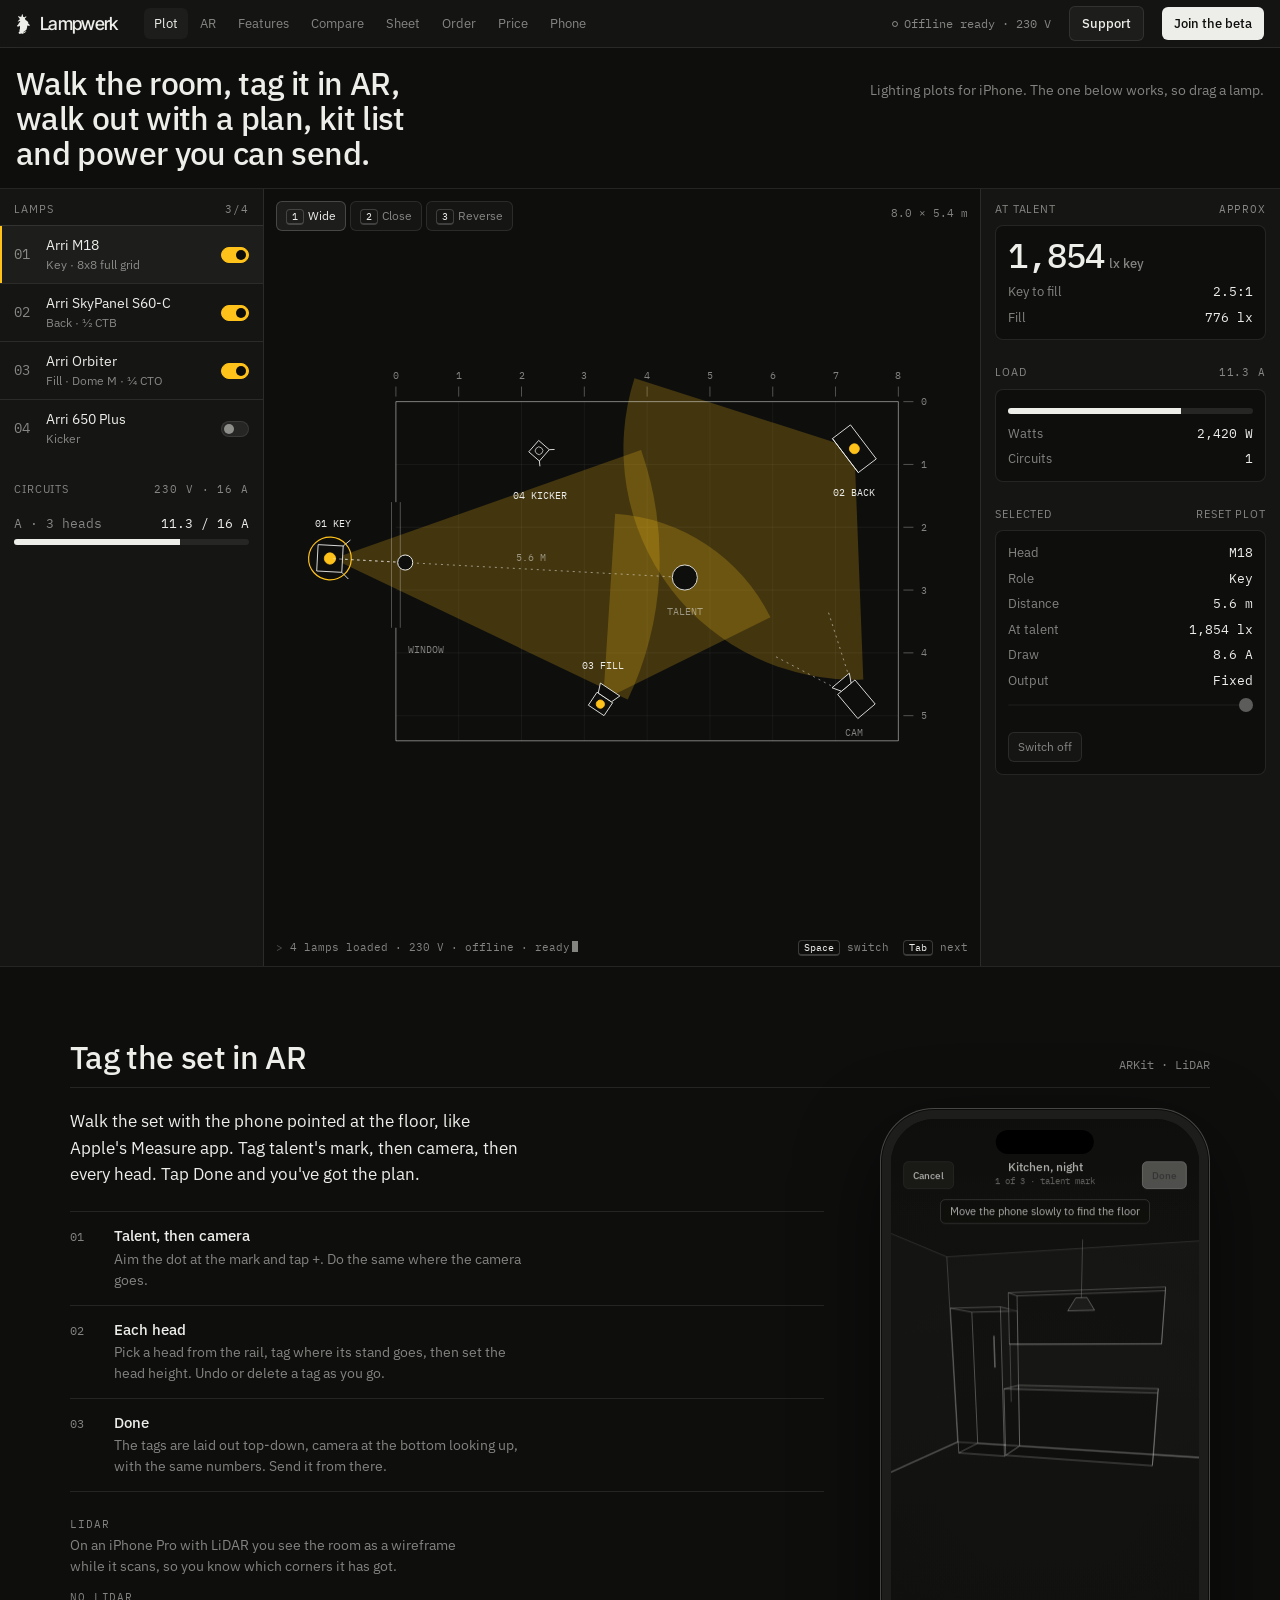
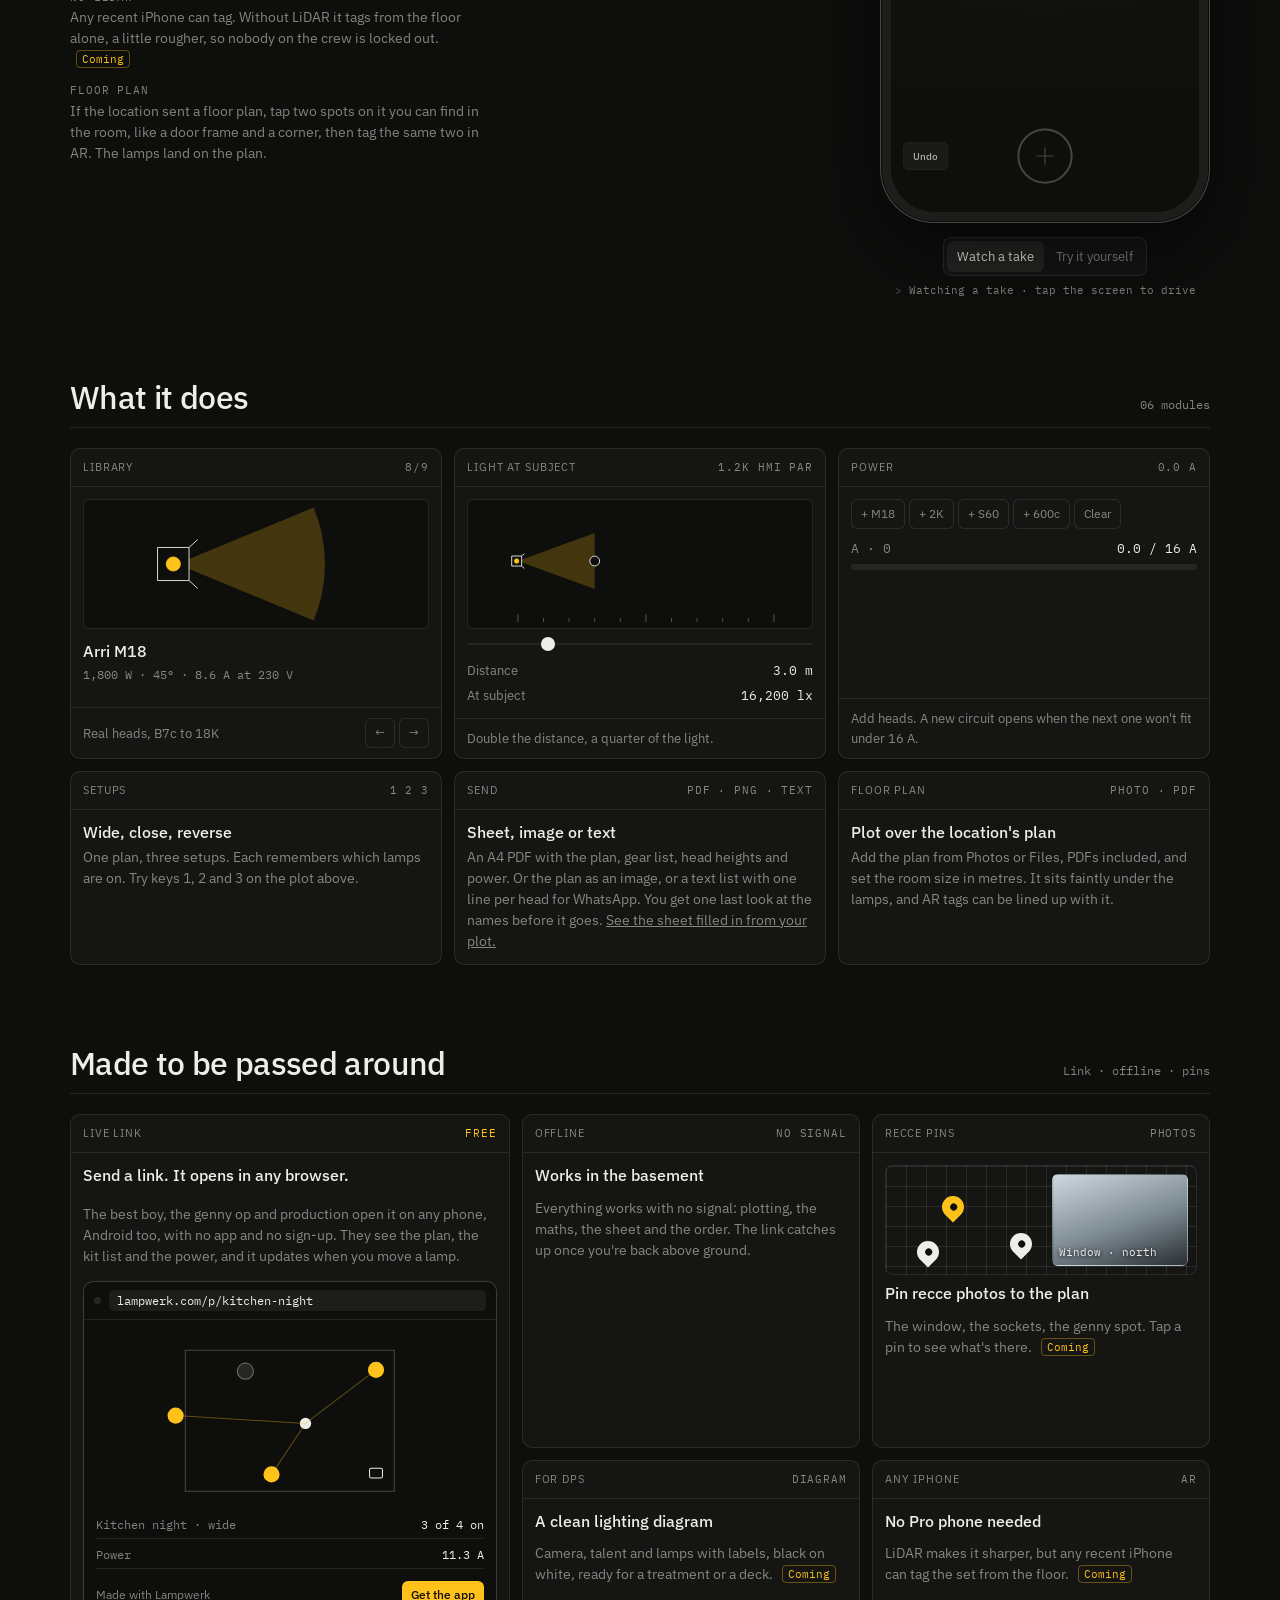
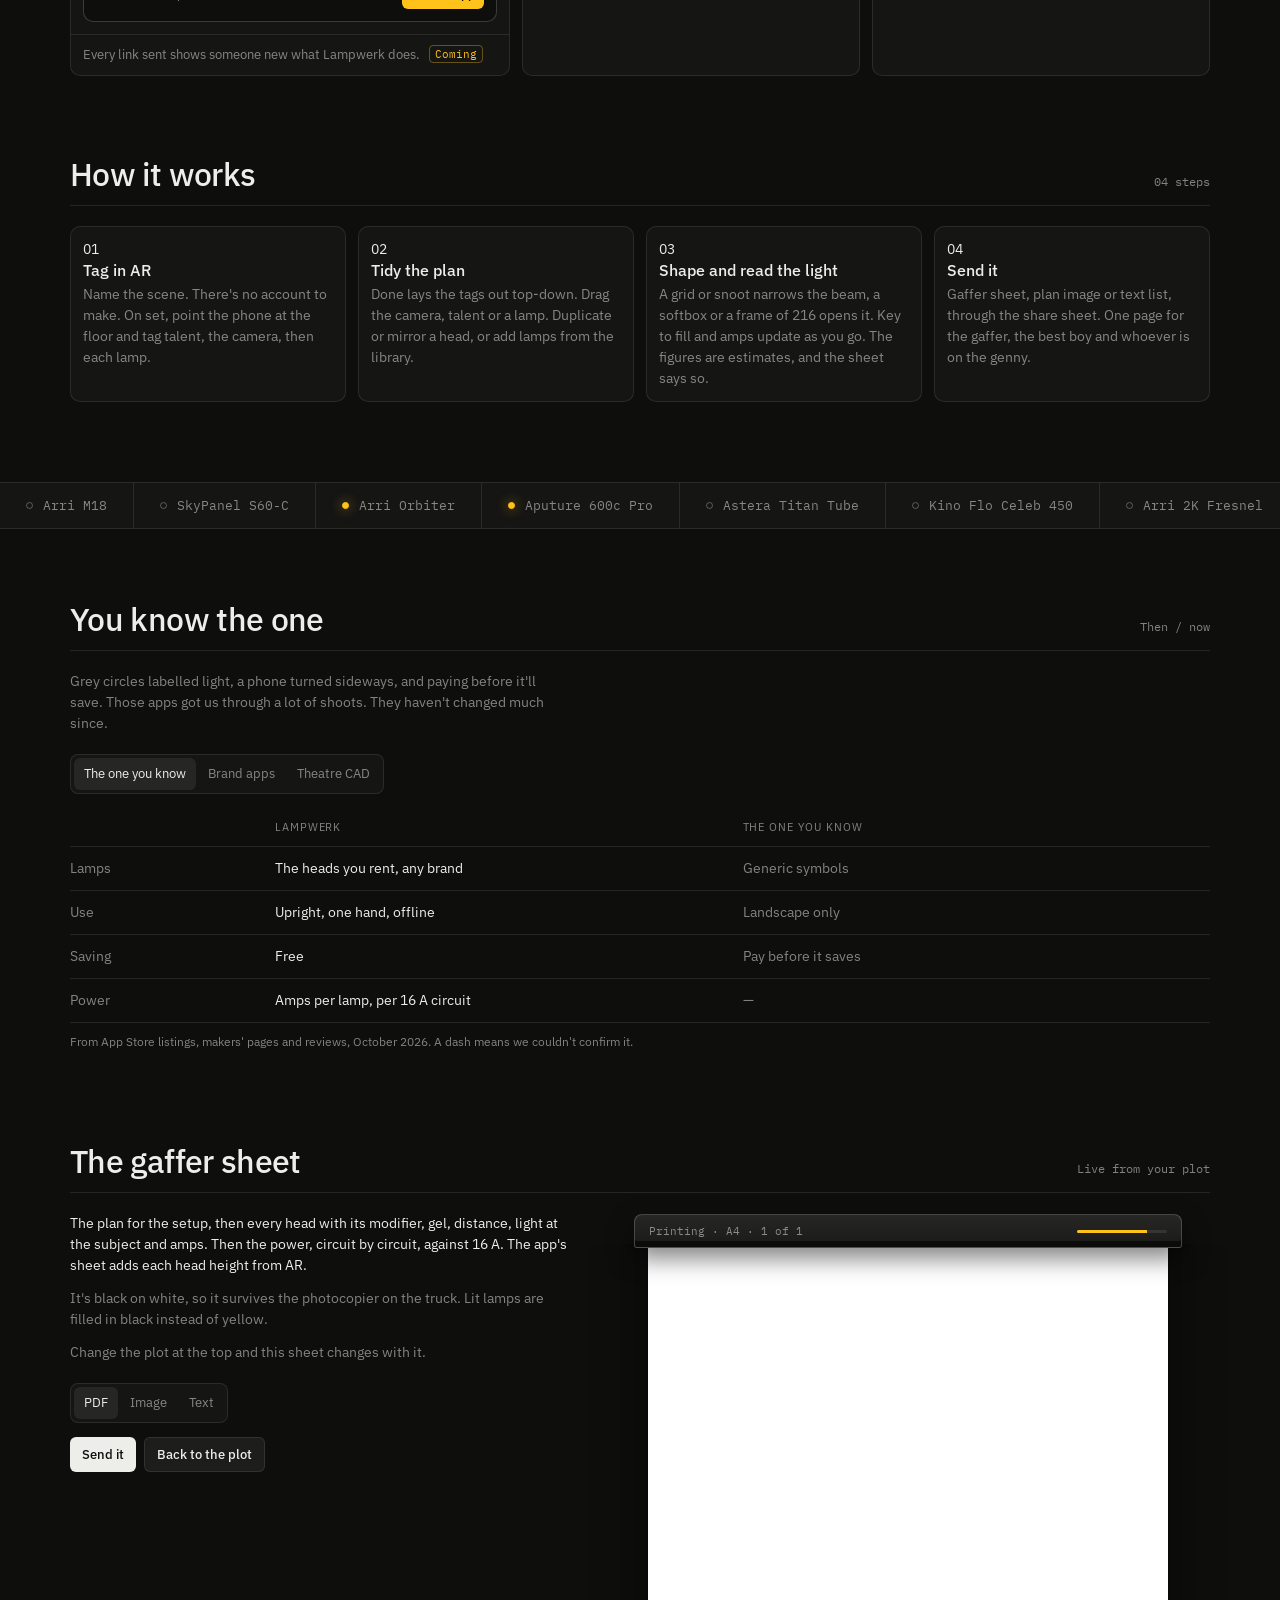
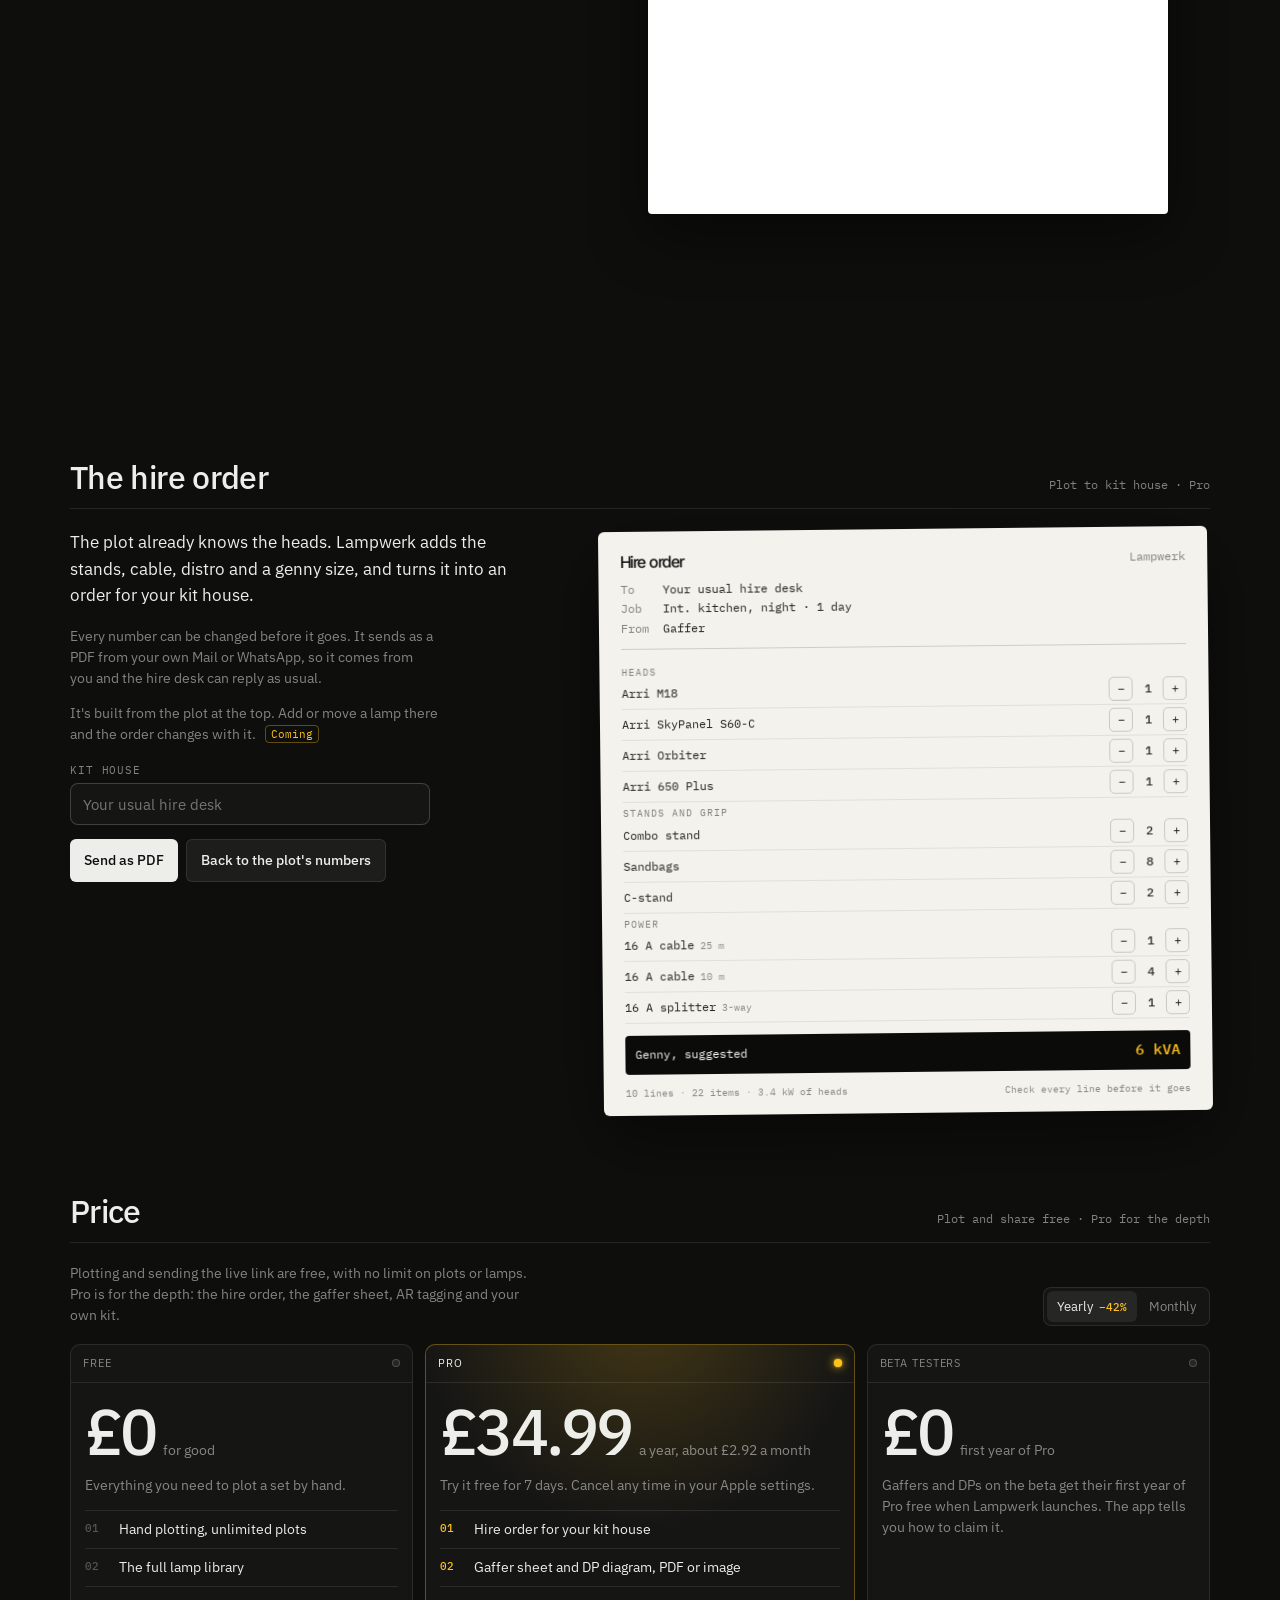
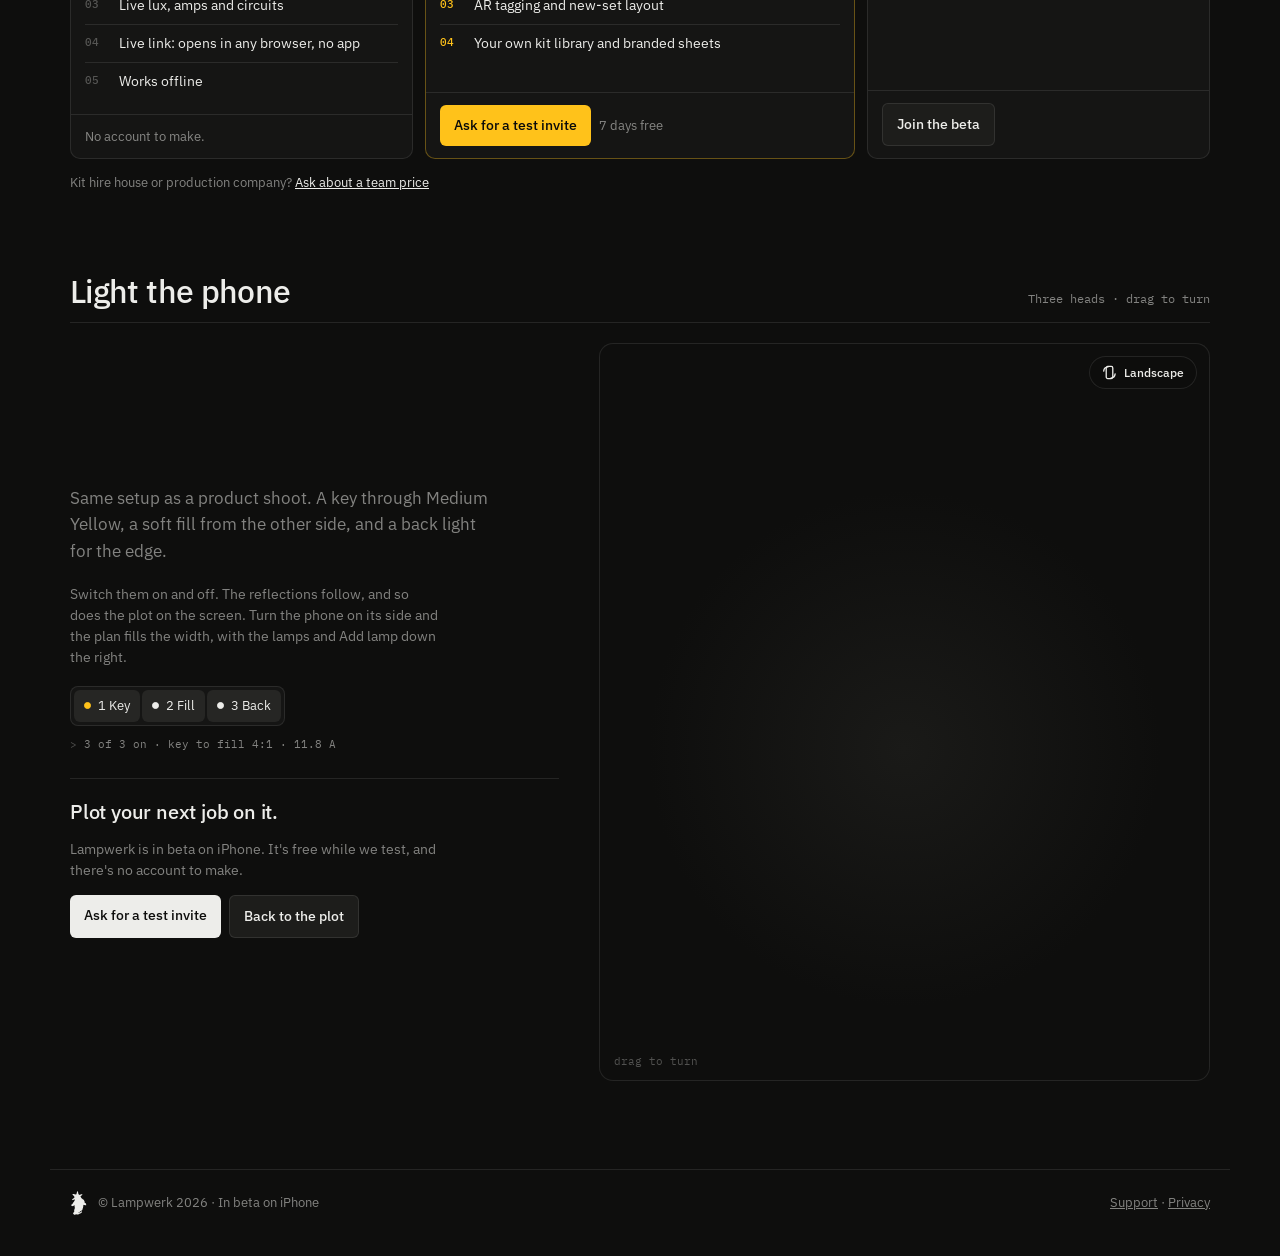
==== commit 73fffb1e: "Phone toolbar, plot and 3D phone no longer block scrolling Co-Authored-By: Claude Opus 5.5 <noreply@" ====
--- a/index.html
+++ b/index.html
@@ -78,7 +78,8 @@
 .tog::after { content: ""; position: absolute; top: 2px; left: 2px; width: 10px; height: 10px; border-radius: 50%; background: var(--tm); transition: transform .2s var(--ease), background .2s; }
 .on > .tog, .tog.on { background: var(--gel); border-color: var(--gel); }
 .on > .tog::after, .tog.on::after { transform: translateX(12px); background: #0B0B0A; }
-.canvas { position: relative; background: var(--p0); overflow: hidden; touch-action: none; }
+.canvas { position: relative; background: var(--p0); overflow: hidden; touch-action: pan-y; }
+.canvas .lamp, .canvas [data-kind] { touch-action: none; }
 .canvas svg { width: 100%; height: 100%; display: block; user-select: none; -webkit-user-select: none; }
 .canvas text { font-family: var(--mono); fill: var(--tm); }
 .grid { stroke: rgba(237,237,234,.05); }
@@ -422,6 +423,18 @@
 .pr-small { display: flex; flex-wrap: wrap; gap: 8px 24px; margin-top: 14px; color: var(--tm); font-size: 13px; }
 .pr-small a { color: var(--t); }
 @media (max-width: 900px) { .tiers { grid-template-columns: 1fr; } .tier.pro { order: -1; } }
+/* phones and tablets: the tabs become a toolbar under the logo, so you can jump instead of scroll */
+@media (max-width: 1000px) {
+  .top { height: auto; flex-wrap: wrap; row-gap: 0; gap: 0 12px; padding: 0 12px; }
+  .top .brand { min-height: 48px; }
+  .top .tabs { display: flex; order: 5; flex: 1 0 100%; margin: 0 -12px; padding: 0 12px 8px; gap: 6px; overflow-x: auto; scrollbar-width: none; -webkit-overflow-scrolling: touch; overscroll-behavior-x: contain; mask-image: linear-gradient(90deg, #000 88%, transparent); -webkit-mask-image: linear-gradient(90deg, #000 88%, transparent); }
+  .top .tabs::-webkit-scrollbar { display: none; }
+  .top .tabs a { flex: none; padding: 6px 12px; font-size: 13px; border-radius: 999px; border: 1px solid var(--ln2); background: var(--p1); color: var(--tm); }
+  .top .tabs a.cur { background: var(--t); color: var(--p0); border-color: var(--t); }
+  .top .tabs a:last-child { margin-right: 24px; }
+  html { scroll-padding-top: 96px; }
+  #ph3 { touch-action: pan-y; }
+}
 @media (prefers-reduced-motion: reduce) { *, *::before, *::after { animation: none !important; transition: none !important; } html { scroll-behavior: auto; } .paper .rv { opacity: 1; transform: none; } .draw use { stroke-dashoffset: 0; } }
 </style>
 
@@ -435,7 +448,7 @@
 
 <header class="top">
   <a class="brand" href="#plot" aria-label="Lampwerk"><svg class="mark" style="height:22px;width:14.8px;color:var(--t)" viewBox="0 0 648 960" aria-hidden="true"><use href="#mark"/></svg><span class="wm">Lampwerk</span></a>
-  <nav class="tabs" id="tabs"><a href="#plot" class="cur">Plot</a><a href="#ar">AR</a><a href="#features">Features</a><a href="#compare">Compare</a><a href="#sheet">Sheet</a><a href="#order">Order</a><a href="#price">Price</a></nav>
+  <nav class="tabs" id="tabs"><a href="#plot" class="cur">Plot</a><a href="#ar">AR</a><a href="#features">Features</a><a href="#compare">Compare</a><a href="#sheet">Sheet</a><a href="#order">Order</a><a href="#price">Price</a><a href="#end">Phone</a></nav>
   <span class="sp"></span>
   <span class="stat mono"><i></i>Offline ready · 230 V</span>
   <a class="btn ghost" href="support/">Support</a>
@@ -925,8 +938,8 @@
 if("IntersectionObserver" in window&&!RM){var io=new IntersectionObserver(function(es){es.forEach(function(e){if(e.isIntersecting){Array.prototype.forEach.call(e.target.querySelectorAll(".rv"),function(r,i){r.style.transitionDelay=(i*.12)+"s"});e.target.classList.add("in");io.disconnect()}})},{threshold:.25});io.observe($("#paper"))}else $("#paper").classList.add("in");
 
 /* ---------- tabs follow the scroll ---------- */
-var secs=["plot","ar","features","pass","compare","sheet","order","price"];
-addEventListener("scroll",function(){var y=innerHeight*.35,cur="plot";secs.forEach(function(id){var e=document.getElementById(id);if(e&&e.getBoundingClientRect().top<y)cur=id});Array.prototype.forEach.call(document.querySelectorAll("#tabs a"),function(a){a.classList.toggle("cur",a.getAttribute("href")==="#"+cur)})},{passive:true});
+var secs=["plot","ar","features","pass","compare","sheet","order","price","end"];
+addEventListener("scroll",function(){var y=innerHeight*.35,cur="plot";secs.forEach(function(id){var e=document.getElementById(id);if(e&&e.getBoundingClientRect().top<y)cur=id});Array.prototype.forEach.call(document.querySelectorAll("#tabs a"),function(a){var on=a.getAttribute("href")==="#"+cur;if(on&&!a.classList.contains("cur")){var tb=a.parentNode;if(tb.scrollWidth>tb.clientWidth)tb.scrollTo({left:Math.max(0,a.offsetLeft-tb.clientWidth/2+a.offsetWidth/2),behavior:RM?"auto":"smooth"})}a.classList.toggle("cur",on)})},{passive:true});
 
 /* ---------- boot ---------- */
 build();S.items.forEach(function(it){nodes[it.n].seen=false});
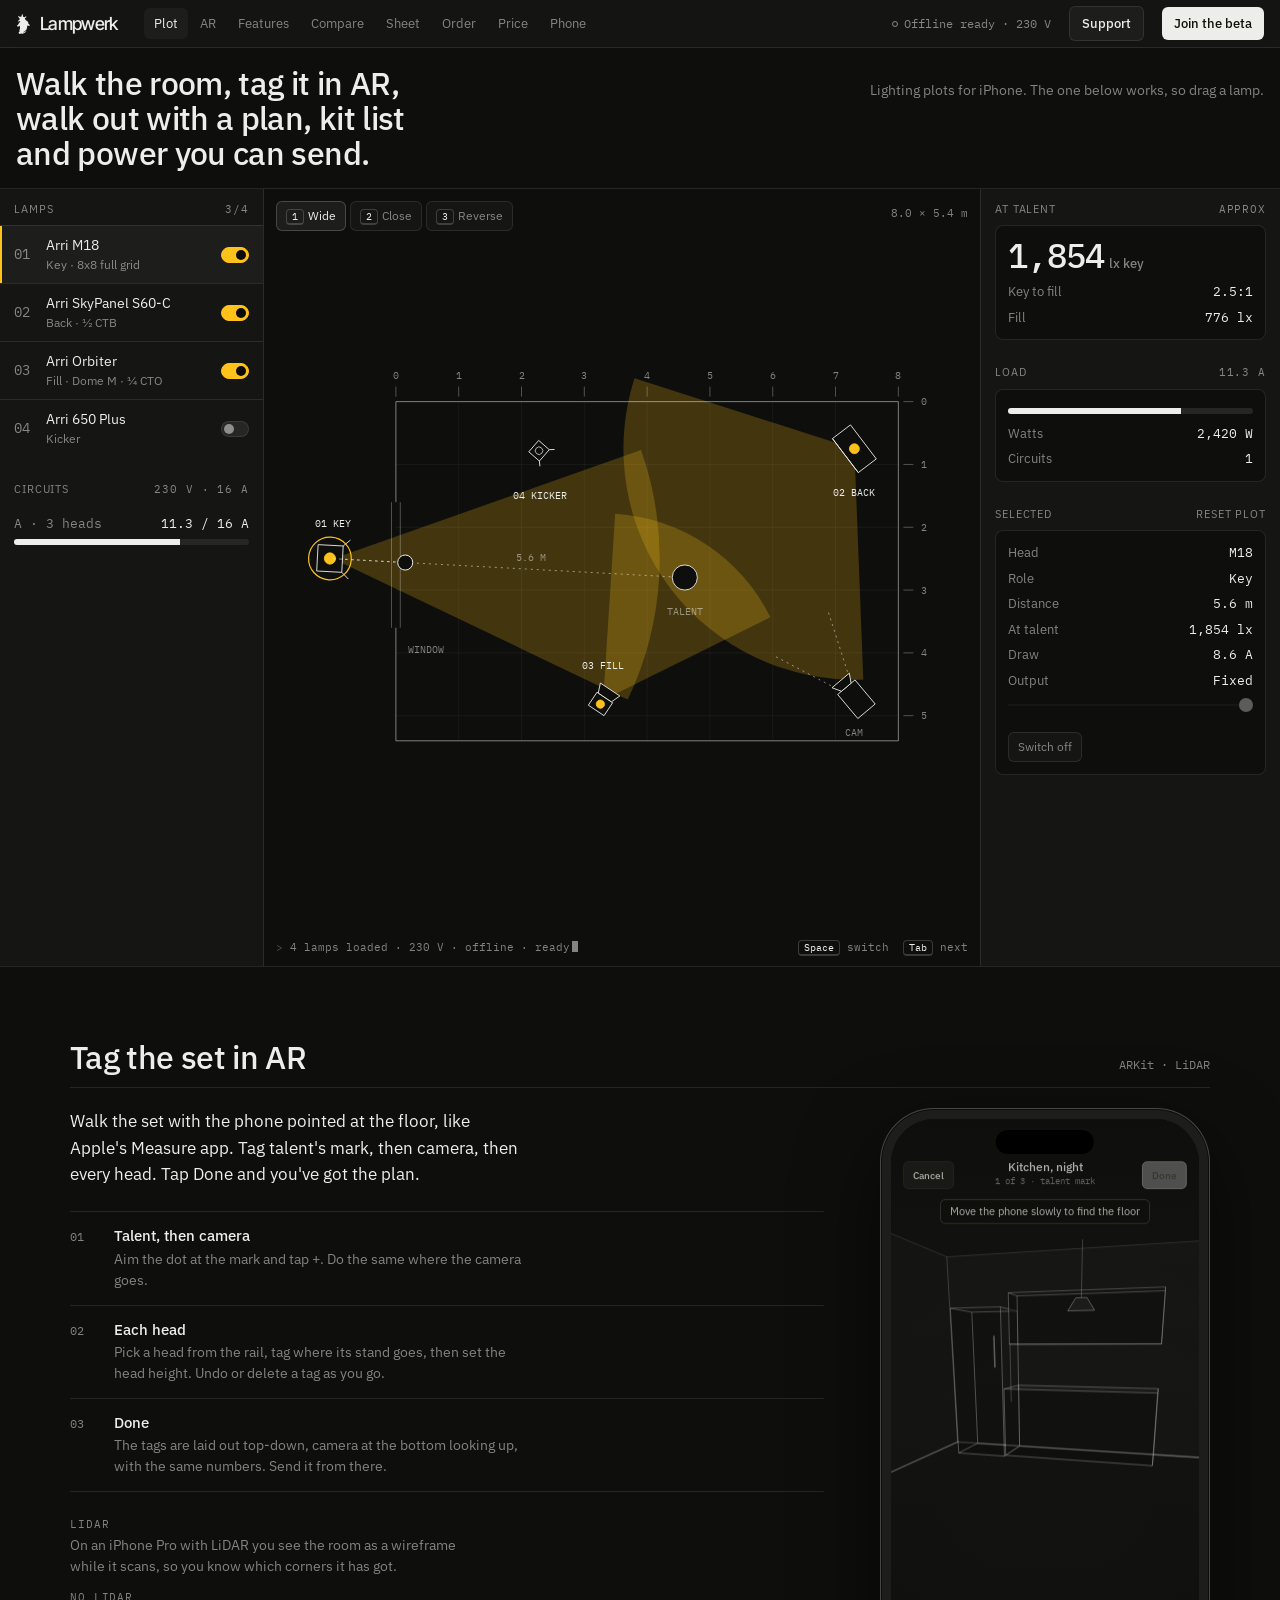
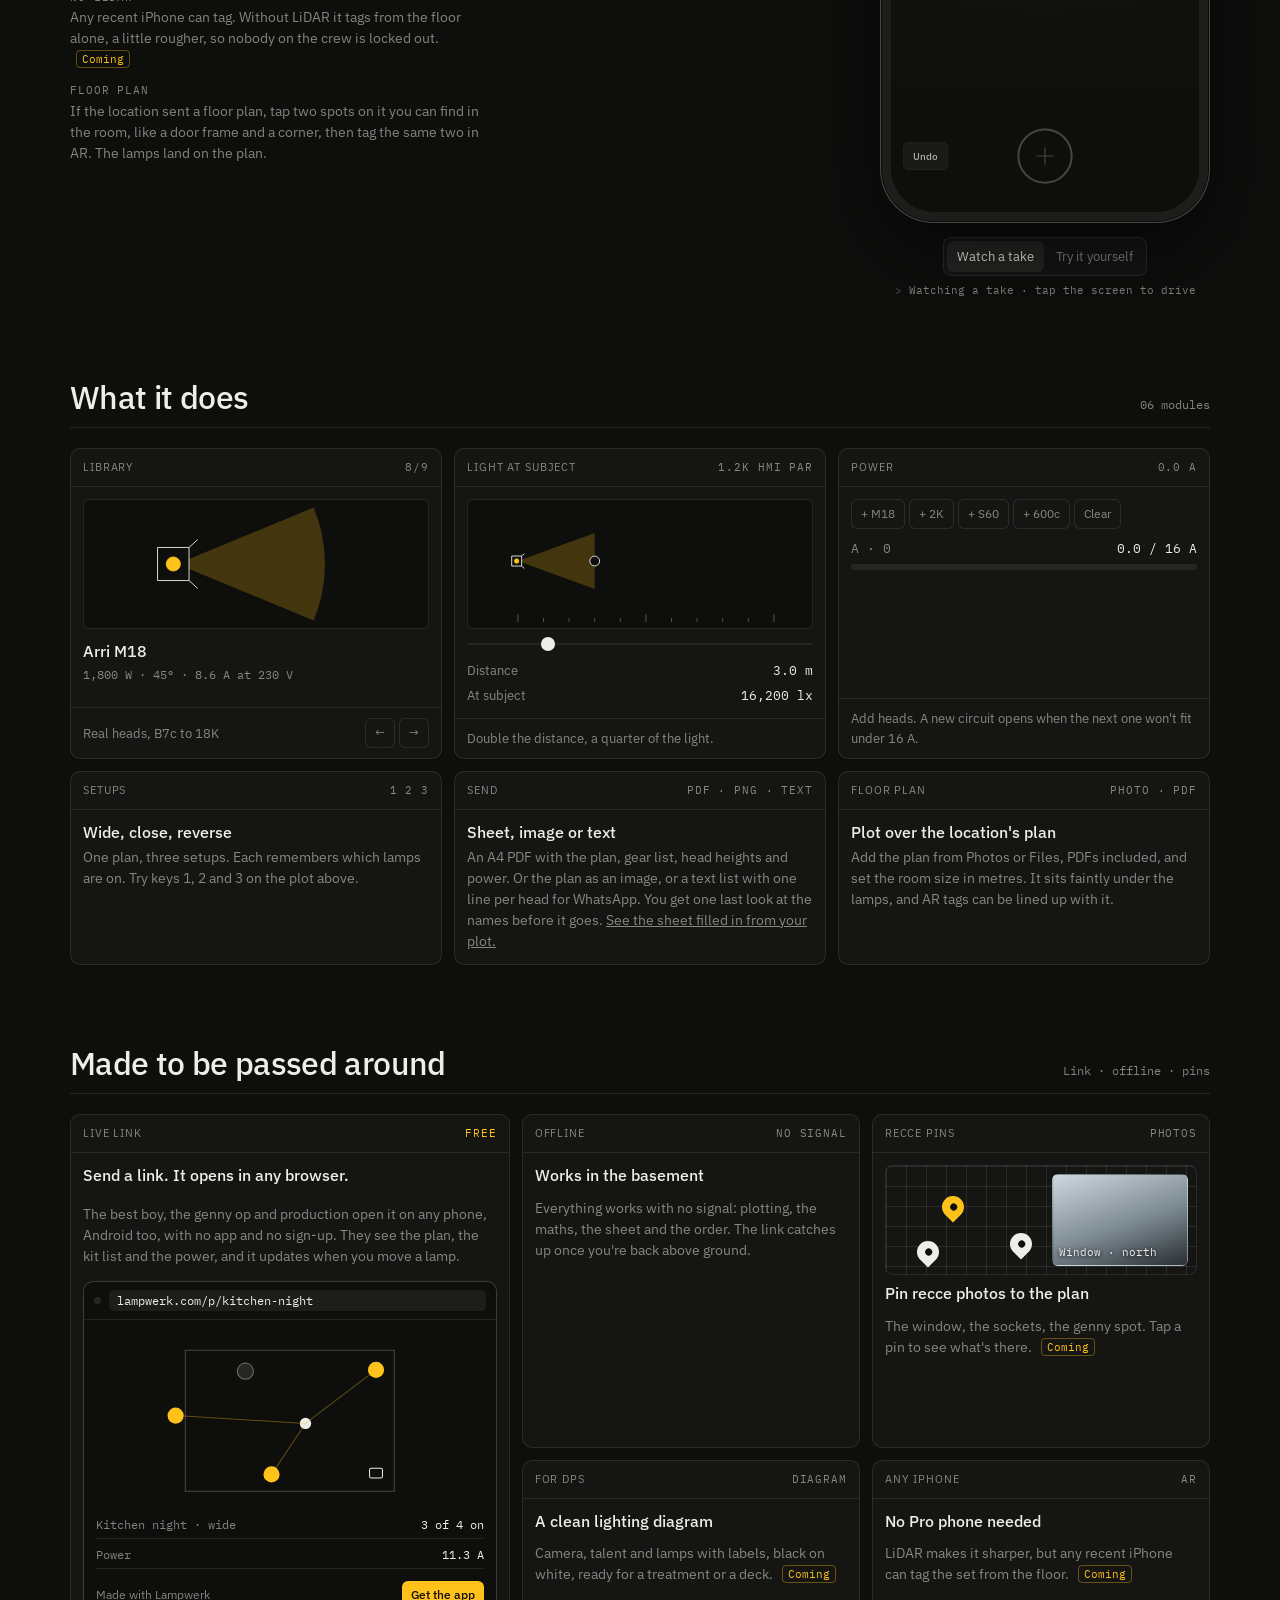
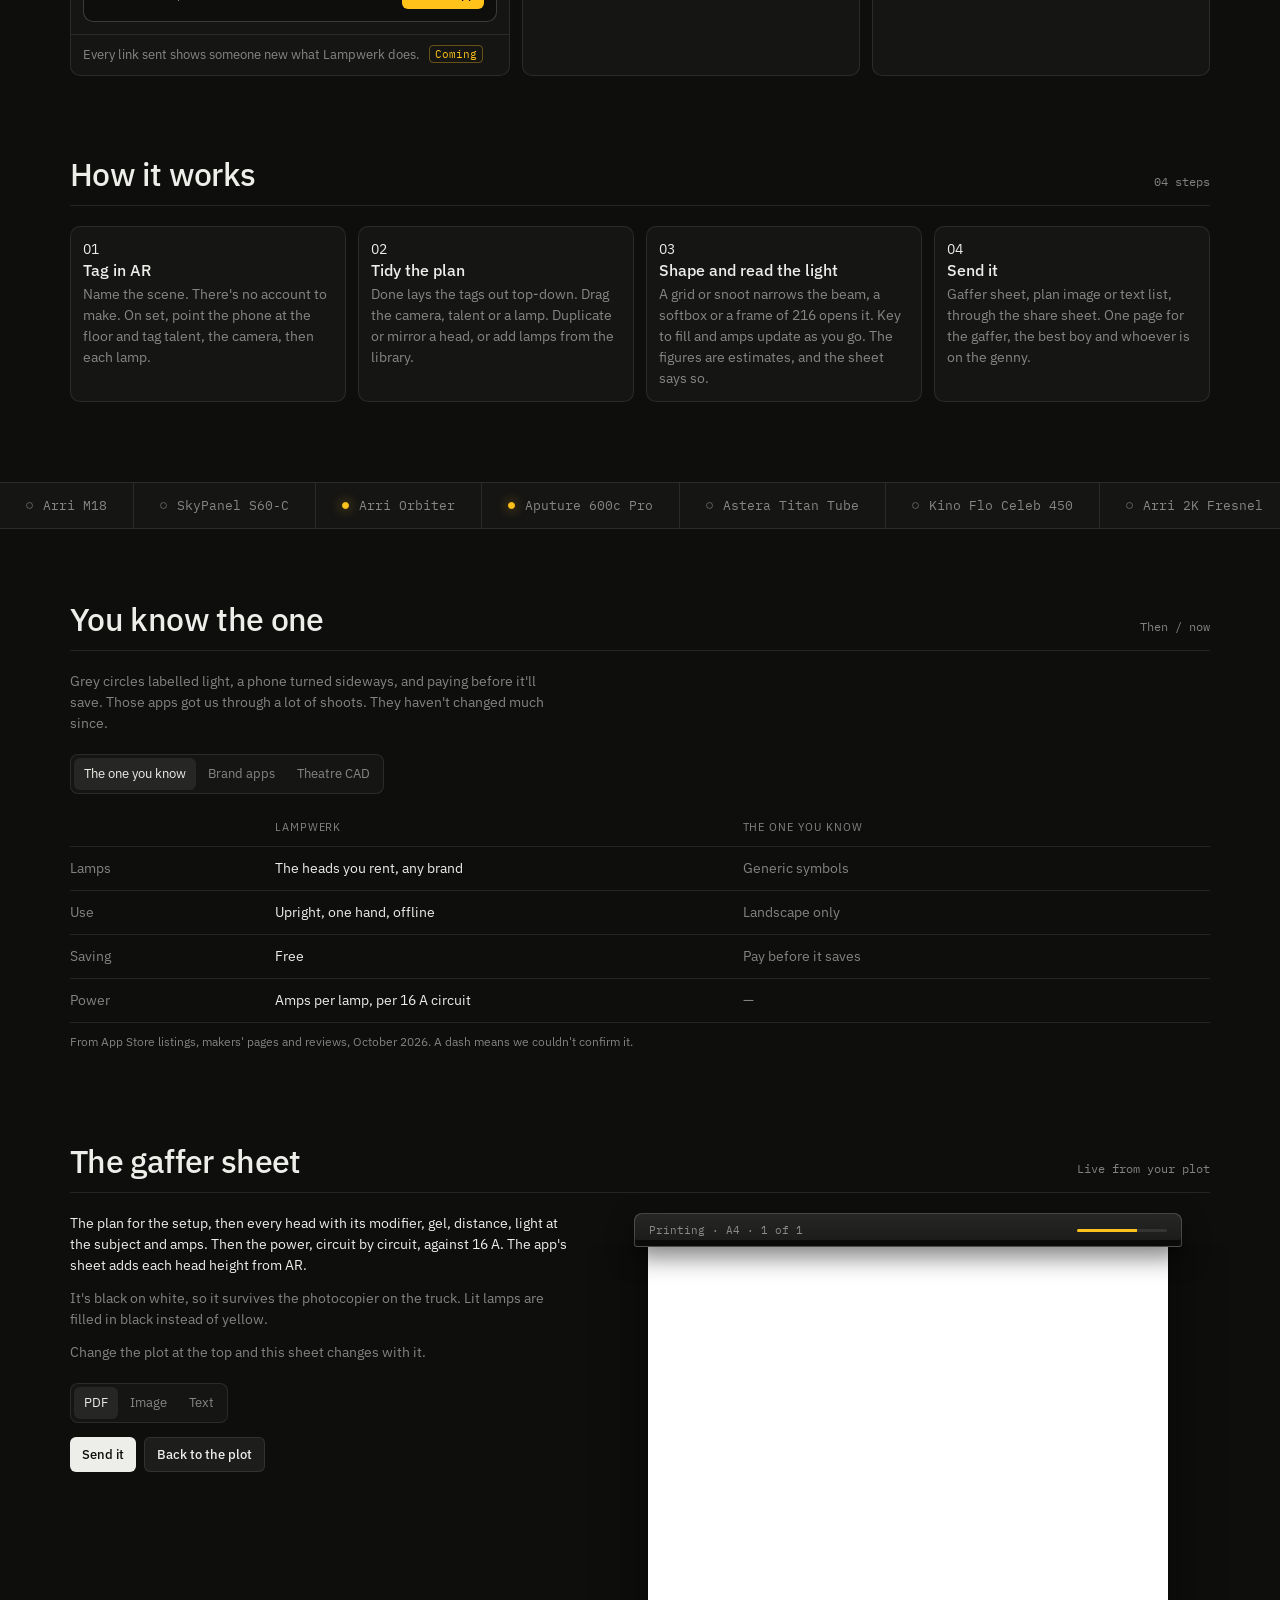
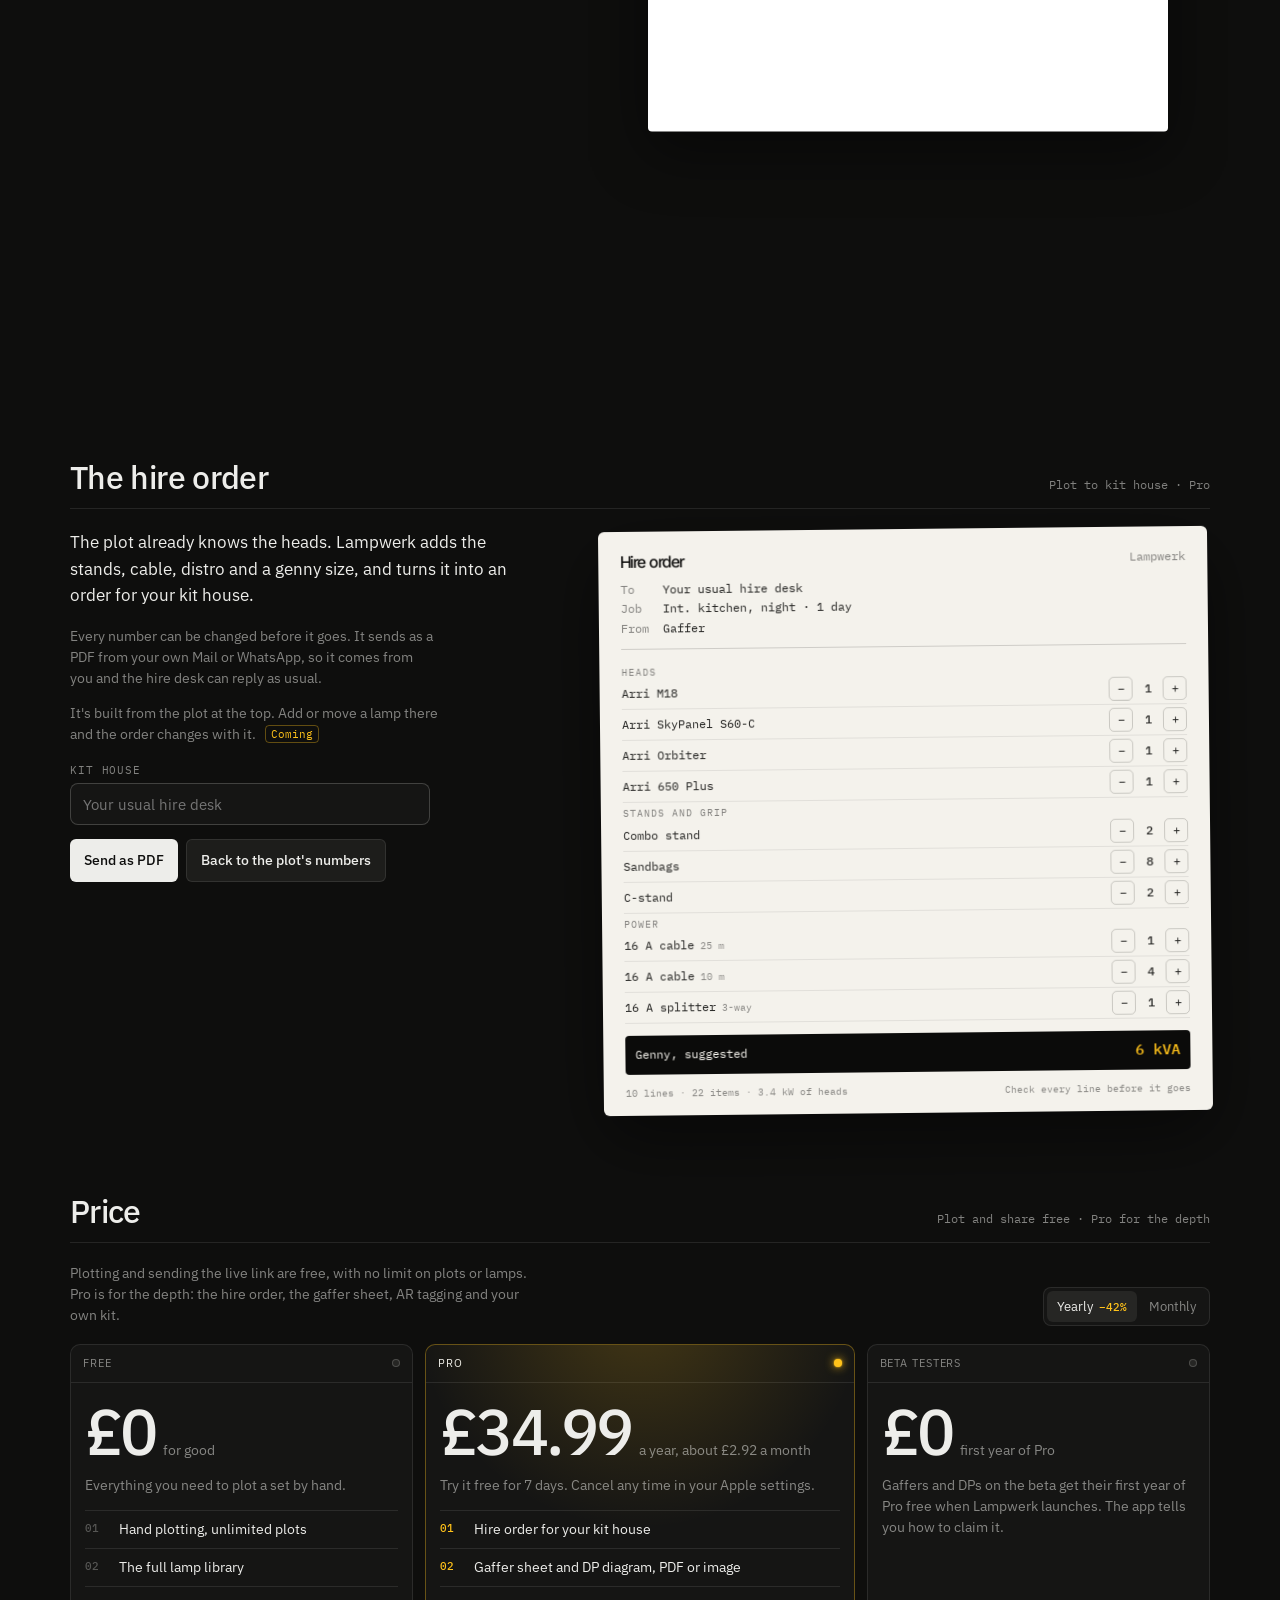
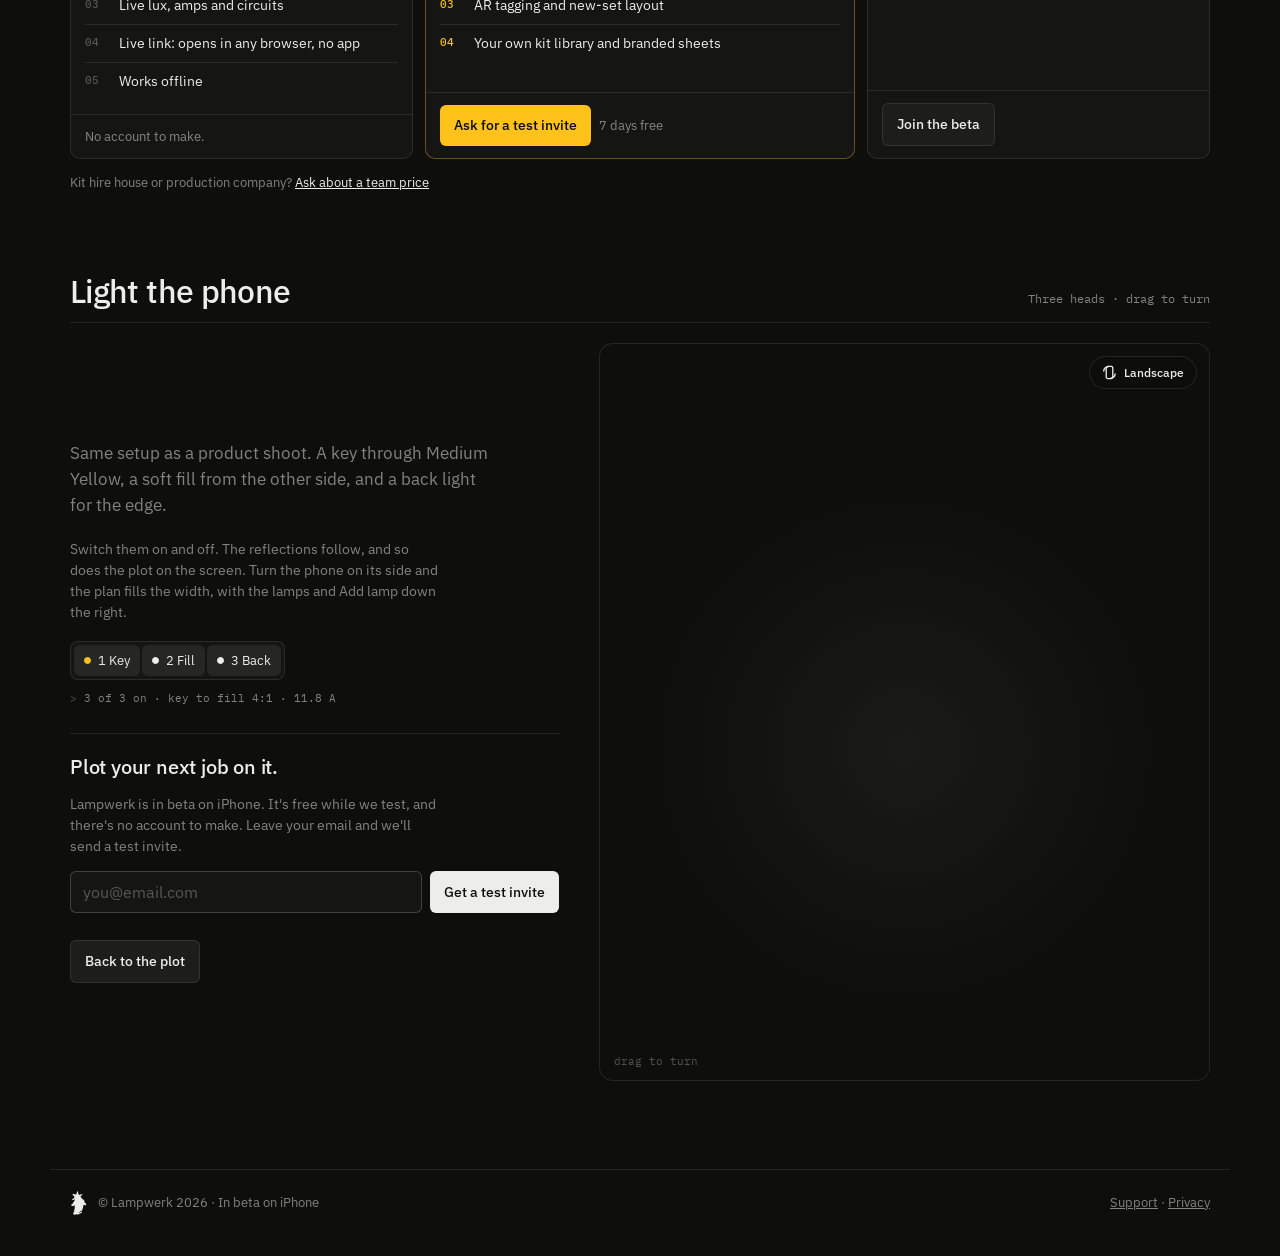
==== commit 05ed092d: "Email signup form (App signups sheet) and privacy note Co-Authored-By: Claude Opus 5.5 (1M context) " ====
--- a/index.html
+++ b/index.html
@@ -274,6 +274,16 @@
 .endcta h3 { margin: 0 0 6px; font: 500 20px/1.3 var(--sans); letter-spacing: -.01em; }
 .endcta .row { display: flex; gap: 8px; flex-wrap: wrap; margin-top: 14px; }
 .endcta .btn { padding: 10px 14px; font-size: 14px; }
+.su-row { display: flex; gap: 8px; flex-wrap: wrap; margin-top: 14px; }
+.su input[type=email] { flex: 1 1 200px; min-width: 0; height: 42px; padding: 0 12px; border-radius: 6px; border: 1px solid var(--ln2); background: var(--p1); color: var(--t); font: 16px var(--sans); }
+.su input[type=email]::placeholder { color: var(--tf); }
+.su input[type=email]:focus { outline: none; border-color: var(--gel); }
+.su .btn { height: 42px; padding: 0 14px; border: 0; font: 500 14px var(--sans); cursor: pointer; }
+.su .btn:disabled { opacity: .6; }
+.su-done { min-height: 1.3em; margin: 8px 0 0; color: var(--tm); font-size: 12px; }
+.su-done a { color: var(--t); }
+.endcta .su + .row { margin-top: 4px; }
+.sr { position: absolute; width: 1px; height: 1px; overflow: hidden; clip: rect(0 0 0 0); white-space: nowrap; }
 @media (max-width: 900px) {
   .endrow { grid-template-columns: 1fr; gap: 24px; }
   .endrow .ph-stage { order: -1; }
@@ -452,7 +462,7 @@
   <span class="sp"></span>
   <span class="stat mono"><i></i>Offline ready · 230 V</span>
   <a class="btn ghost" href="support/">Support</a>
-  <a class="btn" href="mailto:hello@eltio.studio?subject=Lampwerk%20beta">Join the beta</a>
+  <a class="btn" href="#join">Join the beta</a>
 </header>
 
 <div class="strip" id="plot">
@@ -668,7 +678,7 @@
           <li><span class="n">04</span>Your own kit library and branded sheets</li>
         </ul>
       </div>
-      <div class="ft"><a class="btn" href="mailto:hello@eltio.studio?subject=Lampwerk%20beta">Ask for a test invite</a><span>7 days free</span></div>
+      <div class="ft"><a class="btn" href="#join">Ask for a test invite</a><span>7 days free</span></div>
     </article>
     <article class="tier">
       <div class="hd"><span>Beta testers</span><span class="led" aria-hidden="true"></span></div>
@@ -676,7 +686,7 @@
         <div class="amt"><b>£0</b><span>first year of Pro</span></div>
         <p class="note">Gaffers and DPs on the beta get their first year of Pro free when Lampwerk launches. The app tells you how to claim it.</p>
       </div>
-      <div class="ft"><a class="btn ghost" href="mailto:hello@eltio.studio?subject=Lampwerk%20beta">Join the beta</a></div>
+      <div class="ft"><a class="btn ghost" href="#join">Join the beta</a></div>
     </article>
   </div>
   <div class="pr-small"><span>Kit hire house or production company? <a href="mailto:hello@eltio.studio?subject=Lampwerk%20team%20price">Ask about a team price</a></span></div>
@@ -690,10 +700,14 @@
       <p>Switch them on and off. The reflections follow, and so does the plot on the screen. Turn the phone on its side and the plan fills the width, with the lamps and Add lamp down the right.</p>
       <div class="segs" id="ph-lights" role="group" aria-label="Lights on the phone"><button type="button" data-l="key" aria-pressed="true"><i></i>1 Key</button><button type="button" data-l="fill" aria-pressed="true"><i></i>2 Fill</button><button type="button" data-l="back" aria-pressed="true"><i></i>3 Back</button></div>
       <p class="mono ph-log"><span id="ph-log" aria-live="polite"></span></p>
-      <div class="endcta">
+      <div class="endcta" id="join">
         <h3>Plot your next job on it.</h3>
-        <p>Lampwerk is in beta on iPhone. It's free while we test, and there's no account to make.</p>
-        <div class="row"><a class="btn" href="mailto:hello@eltio.studio?subject=Lampwerk%20beta">Ask for a test invite</a><a class="btn ghost" href="#plot">Back to the plot</a></div>
+        <p>Lampwerk is in beta on iPhone. It's free while we test, and there's no account to make. Leave your email and we'll send a test invite.</p>
+        <form class="su" data-signup data-app="lampwerk" data-list="beta" data-done="You're on the list. Your test invite comes to that email." novalidate>
+          <div class="su-row"><label class="sr" for="su-em">Your email</label><input id="su-em" type="email" name="email" inputmode="email" autocomplete="email" placeholder="you@email.com" required><input class="sr" name="website" tabindex="-1" autocomplete="off" aria-hidden="true"><button class="btn" type="submit">Get a test invite</button></div>
+          <p class="su-done mono" role="status" aria-live="polite"></p>
+        </form>
+        <div class="row"><a class="btn ghost" href="#plot">Back to the plot</a></div>
       </div>
     </div>
     <div class="ph-stage" id="ph-stage"><canvas id="ph3" tabindex="0" role="img" aria-label="A 3D iPhone running Lampwerk, lit by a key, a fill and a back light. Drag or use the arrow keys to turn it."></canvas><button type="button" class="turn" id="ph-turn" aria-pressed="false"><svg viewBox="0 0 16 16" aria-hidden="true"><rect x="4.5" y="1.5" width="7" height="13" rx="1.6"/><path d="M14 9.5a5 5 0 0 1-4.5 4.5M1.8 6.5A5 5 0 0 1 6.5 2"/></svg><span>Landscape</span></button><span class="hint">drag to turn</span><div class="fb">Your browser can't show the 3D phone.</div></div>
@@ -1380,4 +1394,5 @@
   })});
 })();
 </script>
+<script src="signup.js" defer></script>
 </body></html>
